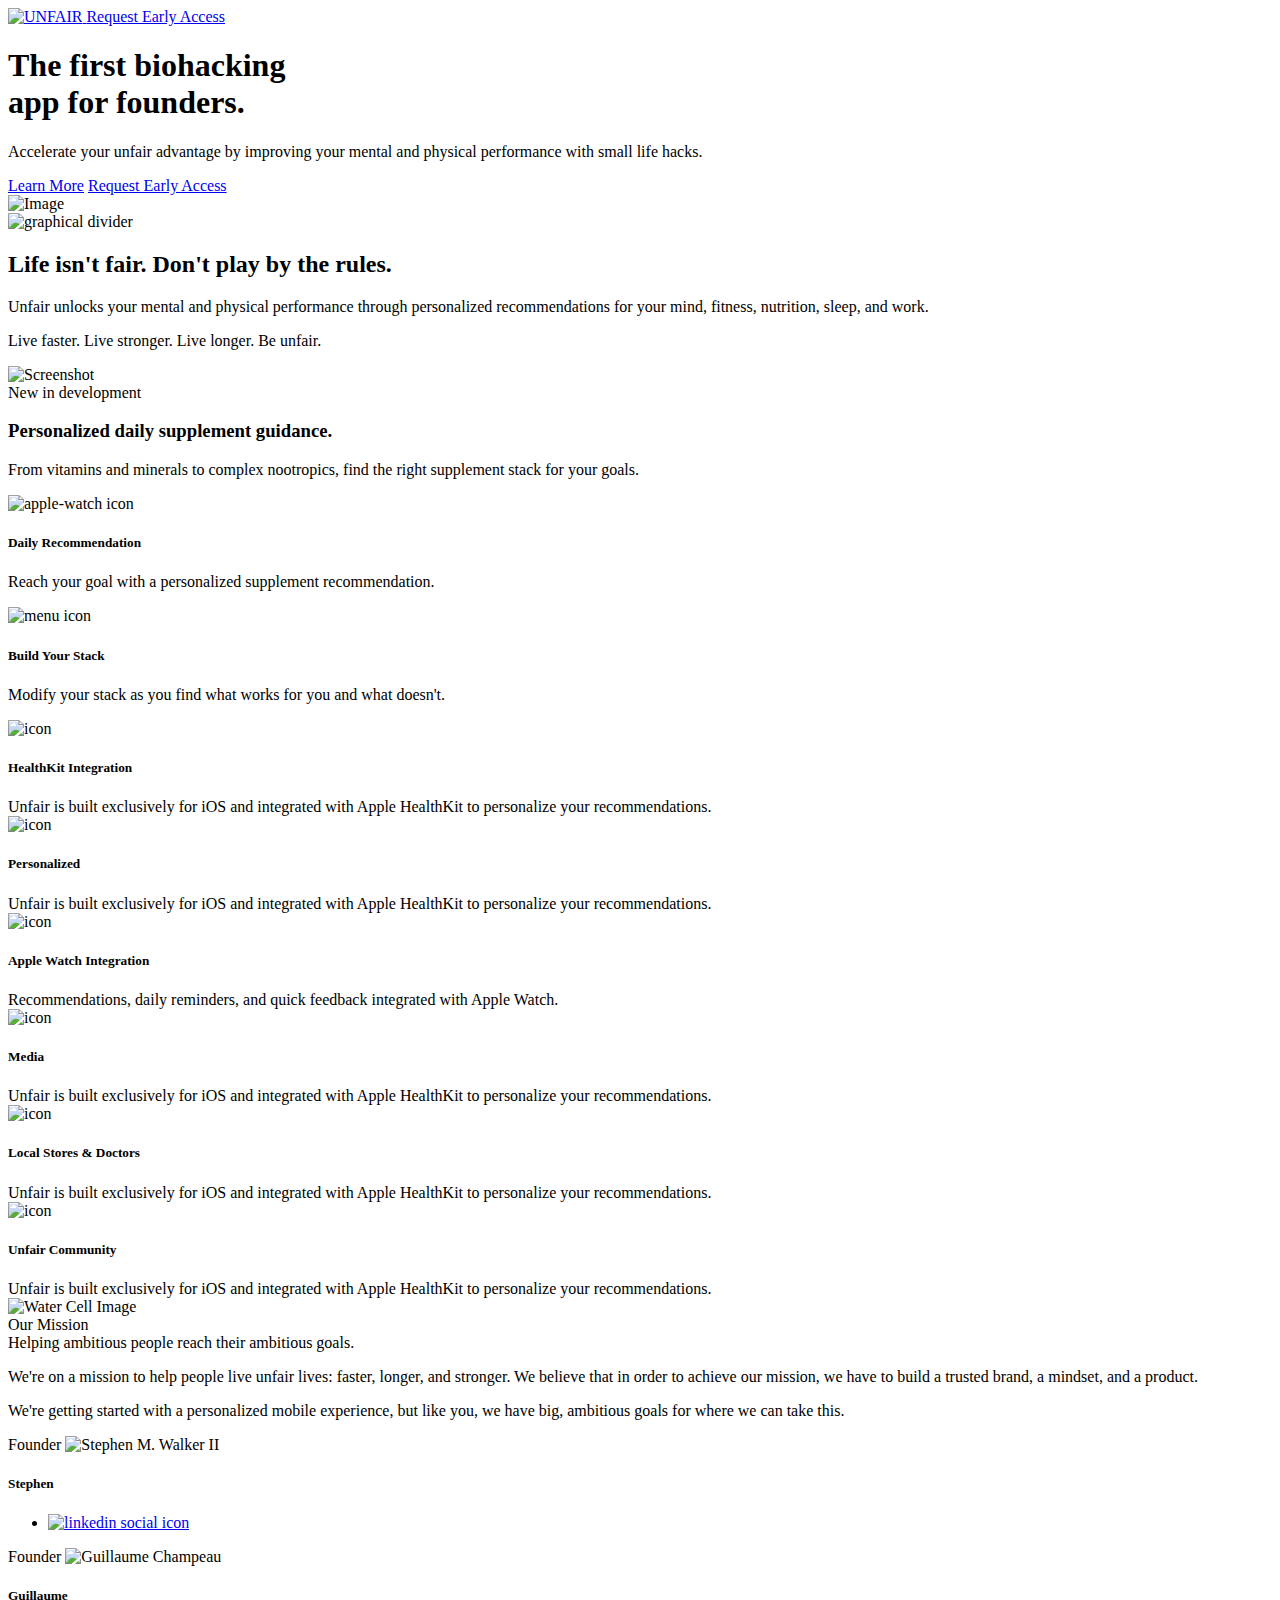
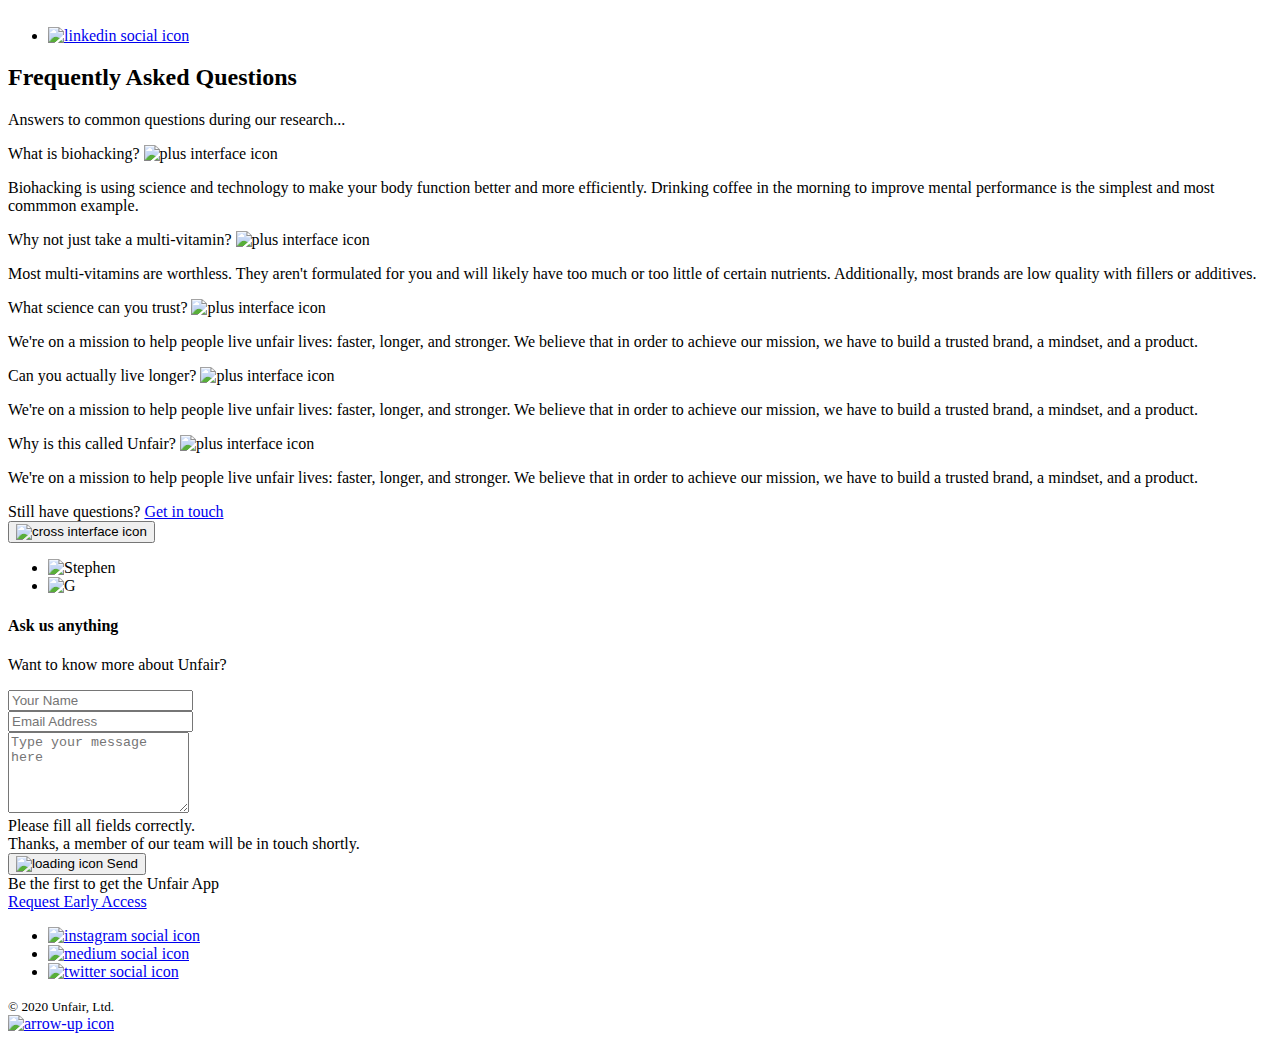
==== index.html @ 75299fbb "Additional JS cleanup and bug fixes caused by the JS cleanup" ====
<!doctype html>
<html lang="en">

<head>

  <!-- Google Tag Manager -->
  <script>(function(w,d,s,l,i){w[l]=w[l]||[];w[l].push({'gtm.start':
  new Date().getTime(),event:'gtm.js'});var f=d.getElementsByTagName(s)[0],
  j=d.createElement(s),dl=l!='dataLayer'?'&l='+l:'';j.async=true;j.src=
  'https://www.googletagmanager.com/gtm.js?id='+i+dl;f.parentNode.insertBefore(j,f);
  })(window,document,'script','dataLayer','GTM-TDHNC6F');</script>
  <!-- End Google Tag Manager -->

  <meta charset="utf-8">
  <title>UNFAIR &mdash; MAXIMUM HUMAN PERFORMANCE</title>
  <meta name="viewport" content="width=device-width, initial-scale=1.0">
  <meta name="description" content="The first biohacking app for reaching ambitious goals.">

  <meta name="twitter:title" content="UNFAIR">
  <meta name="twitter:site" content="@UnfairLtd" />
  <meta name="twitter:card" content="summary_large_image" />

  <meta property="og:title" content="UNFAIR">
  <meta property="og:description" content="The first biohacking app for reaching ambitious goals.">
  <meta property="og:image" content="https://unfair.ltd/assets/img/app/app04.png" />
  <meta property="og:url" content="https://unfair.ltd/" />

  <link href="assets/css/loaders/loader-typing.css" rel="stylesheet" type="text/css" media="all" />
  <link href="assets/css/theme.min.css" rel="stylesheet" type="text/css" media="all" />
  <link rel="preload" as="font" href="assets/fonts/Inter-UI-upright.var.woff2" type="font/woff2" crossorigin="anonymous">
  <link rel="preload" as="font" href="assets/fonts/Inter-UI.var.woff2" type="font/woff2" crossorigin="anonymous">
</head>

<body data-smooth-scroll-offset="73" class="bg-primary-3">

  <!-- Google Tag Manager (noscript) -->
  <noscript><iframe src="https://www.googletagmanager.com/ns.html?id=GTM-TDHNC6F" height="0" width="0" style="display:none;visibility:hidden"></iframe></noscript>
  <!-- End Google Tag Manager (noscript) -->

  <div class="loader bg-primary-3">
    <div class="loading-animation"></div>
  </div>
  <div class="navbar-container ">
    <nav class="navbar navbar-expand-lg navbar-dark" data-overlay data-sticky="top">
      <div class="container">
        <a class="navbar-brand" href="/">
          <img src="assets/img/unfair-logo.png" alt="UNFAIR" height="30px">
        </a>
        <a href="https://unfairltd.typeform.com/to/blVkjX" onclick="fathom('trackGoal', 'ZRMF96SM', 0);" class="fade-page btn btn-primary-2 ml-lg-3">Request Early Access</a>
      </div>

    </nav>
  </div>

  <div data-overlay class="bg-primary-3 text-light o-hidden position-relative">

    <section class="min-vh-70 o-hidden d-flex flex-column justify-content-center">
      <div class="container">
        <div class="row justify-content-center text-center align-items-center">
          <div class="col-xl-8 col-lg-9 col-md-10 layer-3" data-aos="fade-up" data-aos-delay="500">
            <h1 class="display-3">
              The first biohacking<br />
               app for founders.
            </h1>
            <div class="mb-4">
              <p class="lead px-xl-5">
                Accelerate your unfair advantage by improving your mental and physical performance with small life hacks.
              </p>
            </div>
            <a href="#features" class="btn btn-lg btn-primary-3 mx-1 mb-3" data-smooth-scroll>Learn More</a>
            <a href="https://unfairltd.typeform.com/to/blVkjX" onclick="fathom('trackGoal', 'ZRMF96SM', 0);" class="fade-page btn btn-lg btn-primary-2 mx-1 mb-3">Request Early Access</a>
          </div>

          <div class="row justify-content-center">
            <div class="col-8 col-md mt-4 mt-lg-0">
              <img src="assets/img/app/00_00_SPLASH_400.png" srcset="assets/img/app/00_00_SPLASH_400@2x.png 2x" alt="Image" data-aos="fade-left">
            </div>
          </div>

        </div>
      </div>
    </section>

    <div class="divider flip-x">
      <img class="bg-primary-3" src="assets/img/dividers/divider-2.svg" alt="graphical divider" data-inject-svg />
    </div>

  </div>

  <!-- FEATURES SECTION -->
  <section class="text-center bg-primary-3 text-light" id="features">
    <div class="container">
      <div class="row justify-content-center">
        <div class="col-xl-9">
          <h2 class="h1">Life isn't fair. Don't play by the rules. </h2>
          <p class="lead">
            Unfair unlocks your mental and physical performance through personalized recommendations for your mind, fitness, nutrition, sleep, and work.
          </p>
          <p class="lead">
            Live faster. Live stronger. Live longer. Be unfair.
          </p>
        </div>
      </div>
    </div>
  </section>

  <section class="bg-primary-3 text-light pt-0">
    <div class="container">
      <div class="row justify-content-around align-items-center">
        <div class="col-xl-3 col-lg-4 col-md-3 d-flex mb-5 mb-md-0" data-aos="fade-right">
          <div class="row justify-content-center">
            <div class="col-8 col-md">
              <img src="assets/img/app/app04.png" srcset="assets/img/app/app04@2x.png 2x" alt="Screenshot">
            </div>
          </div>
        </div>
        <div class="col-lg-6 col-md-8 d-flex flex-column">
          <div class="mb-3">
            <span class="badge badge-primary">New in development</span>
            <h3 class="h1 mt-3">
              Personalized daily supplement guidance.
            </h3>
            <p class="lead">
              From vitamins and minerals to complex nootropics, find the right supplement stack for your goals.
            </p>
          </div>
          <div class="row">
            <div class="col-6">
              <img class="icon icon-md bg-primary" src="assets/img/icons/theme/code/thunder-circle.svg" alt="apple-watch icon" data-inject-svg />
              <div class="mt-2">
                <h5>Daily Recommendation</h5>
              </div>
              <p>
                Reach your goal with a personalized supplement recommendation.
              </p>
            </div>
            <div class="col-6">
              <img class="icon icon-md bg-primary" src="assets/img/icons/theme/text/menu.svg" alt="menu icon" data-inject-svg />
              <div class="mt-2">
                <h5>Build Your Stack</h5>
              </div>
              <p>
                Modify your stack as you find what works for you and what doesn't.
              </p>
            </div>
          </div>
        </div>
      </div>
    </div>
  </section>

  <section class="bg-primary-3 text-light pt-0">
    <div class="container">

      <div class="row">

        <div class="col-sm-6 col-lg-4 d-flex mb-4" data-aos="fade-up" data-aos-delay="100">
          <img class="icon icon-md bg-primary" src="assets/img/icons/theme/devices/diagnostics.svg" alt="icon" data-inject-svg />
          <div class="ml-3">
            <h5>HealthKit Integration</h5>
            <div>
              Unfair is built exclusively for iOS and integrated with Apple HealthKit to personalize your recommendations.
            </div>
          </div>
        </div>

        <div class="col-sm-6 col-lg-4 d-flex mb-4" data-aos="fade-up" data-aos-delay="300">
          <img class="icon icon-md bg-primary" src="assets/img/icons/theme/general/smile.svg" alt="icon" data-inject-svg />
          <div class="ml-3">
            <h5>Personalized</h5>
            <div>
              Unfair is built exclusively for iOS and integrated with Apple HealthKit to personalize your recommendations.
            </div>
          </div>
        </div>

        <div class="col-sm-6 col-lg-4 d-flex mb-4" data-aos="fade-up" data-aos-delay="200">
          <img class="icon icon-md bg-primary" src="assets/img/icons/theme/devices/apple-watch.svg" alt="icon" data-inject-svg />
          <div class="ml-3">
            <h5>Apple Watch Integration</h5>
            <div>
              Recommendations, daily reminders, and quick feedback integrated with Apple Watch.
            </div>
          </div>
        </div>

        <div class="col-sm-6 col-lg-4 d-flex mb-4" data-aos="fade-up" data-aos-delay="400">
          <img class="icon icon-md bg-primary" src="assets/img/icons/theme/media/media-library-1.svg" alt="icon" data-inject-svg />
          <div class="ml-3">
            <h5>Media</h5>
            <div>
              Unfair is built exclusively for iOS and integrated with Apple HealthKit to personalize your recommendations.
            </div>
          </div>
        </div>

        <div class="col-sm-6 col-lg-4 d-flex mb-4" data-aos="fade-up" data-aos-delay="500">
          <img class="icon icon-md bg-primary" src="assets/img/icons/theme/map/marker-1.svg" alt="icon" data-inject-svg />
          <div class="ml-3">
            <h5>Local Stores &amp; Doctors</h5>
            <div>
              Unfair is built exclusively for iOS and integrated with Apple HealthKit to personalize your recommendations.
            </div>
          </div>
        </div>

        <div class="col-sm-6 col-lg-4 d-flex mb-4" data-aos="fade-up" data-aos-delay="600">
          <img class="icon icon-md bg-primary" src="assets/img/icons/theme/communication/group-chat.svg" alt="icon" data-inject-svg />
          <div class="ml-3">
            <h5>Unfair Community</h5>
            <div>
              Unfair is built exclusively for iOS and integrated with Apple HealthKit to personalize your recommendations.
            </div>
          </div>
        </div>

      </div>
    </div>
  </section>

  <!-- MISSION + TEAM SECTION -->

  <section class="bg-primary-3 text-light pb-0">
    <div class="container" data-aos="fade-up">
      <div class="row align-items-center justify-content-around">
        <div class="col-md-5 col-xl-6 mb-4 mb-md-0">
          <img src="assets/img/water-cell-web-square.jpg" srcset="assets/img/water-cell-web-square@2x.jpg 2x" alt="Water Cell Image" class="rounded shadow-3d">
        </div>
        <div class="col-md-7 col-xl-6">
          <div class="row justify-content-center">
            <div class="col-xl-8 col-lg-10">
              <span class="badge badge-primary">Our Mission</span>
              <div class="my-3">
                <span class="h1">Helping ambitious people reach their ambitious goals.</span>
              </div>
              <p class="lead">We're on a mission to help people live unfair lives: faster, longer, and stronger. We believe that in order to achieve our mission, we have to build a trusted brand, a mindset, and a product.</p>
              <p class="lead mb-0">We're getting started with a personalized mobile experience, but like you, we have big, ambitious goals for where we can take this.</p>
            </div>
          </div>
        </div>
      </div>

    </div>
  </section>
  <section class="p-0 m-0">
    <div class="container py-6">
      <div class="row mb-3 content-centered align-items-center">
        <div class="col-xl-3 col-lg-4 col-md-6 mb-3" data-aos="fade-up" data-aos-delay="NaN">
          <div class="card card-lg card-body align-items-center bg-primary-3 border-primary-4 text-light">
            <span class="badge badge-primary-5 badge-top">Founder</span>
            <img src="assets/img/avatars/stephen.jpg" alt="Stephen M. Walker II" class="avatar avatar-xlg mb-3">
            <h5 class="mb-0">Stephen</h5>
            <!--<span>CEO</span>-->
            <ul class="nav">
              <li class="nav-item">
                <a href="http://linkedin.com/in/stephenwalker/" class="nav-link fade-page">
                  <img class="icon undefined" src="assets/img/icons/social/linkedin.svg" alt="linkedin social icon" data-inject-svg />
                </a>
              </li>
            </ul>

          </div>
        </div>
        <div class="col-xl-3 col-lg-4 col-md-6 mb-3" data-aos="fade-up" data-aos-delay="NaN">
          <div class="card card-lg card-body align-items-center bg-primary-3 border-primary-4 text-light">
            <span class="badge badge-primary-5 badge-top">Founder</span>
            <img src="assets/img/avatars/g2.jpg" alt="Guillaume Champeau" class="avatar avatar-xlg mb-3">
            <h5 class="mb-0">Guillaume</h5>
            <!--<span>CMO</span>-->
            <ul class="nav">
              <li class="nav-item">
                <a href="https://www.linkedin.com/in/guillaumedchampeau/" class="nav-link fade-page">
                  <img class="icon undefined" src="assets/img/icons/social/linkedin.svg" alt="linkedin social icon" data-inject-svg />
                </a>
              </li>
            </ul>
          </div>
        </div>

      </div>
    </div>

  </section>

  <!-- FAQ SECTION -->
  <section class="pb-0" id="faq">
    <div class="container">
      <div class="row mb-5 justify-content-center">
        <div class="col-xl-12 col-lg-9 text-center text-light">
          <h2 class="display-4 mx-xl-6">Frequently Asked Questions</h2>
          <p class="lead">
            Answers to common questions during our research...
          </p>
        </div>
        <div class="col-xl-8 col-lg-9">

          <div class="my-4">
            <div class="card mb-2 card-sm card-body hover-shadow-sm bg-primary-3 border-primary-4 text-light" data-aos="fade-up" data-aos-delay="NaN">
              <div data-target="#panel-1" class="accordion-panel-title" data-toggle="collapse" role="button" aria-expanded="false" aria-controls="panel-1">
                <span class="h6 mb-0">What is biohacking?</span>
                <img class="icon" src="assets/img/icons/interface/plus.svg" alt="plus interface icon" data-inject-svg />
              </div>
              <div class="collapse" id="panel-1">
                <div class="pt-3">
                  <p>Biohacking is using science and technology to make your body function better and more efficiently. Drinking coffee in the morning to improve mental performance is the simplest and most commmon example.</p>

                </div>
              </div>
            </div>
            <div class="card mb-2 card-sm card-body hover-shadow-sm bg-primary-3 border-primary-4 text-light" data-aos="fade-up" data-aos-delay="NaN">
              <div data-target="#panel-2" class="accordion-panel-title" data-toggle="collapse" role="button" aria-expanded="false" aria-controls="panel-2">
                <span class="h6 mb-0">Why not just take a multi-vitamin?</span>
                <img class="icon" src="assets/img/icons/interface/plus.svg" alt="plus interface icon" data-inject-svg />
              </div>
              <div class="collapse" id="panel-2">
                <div class="pt-3">
                  <p>Most multi-vitamins are worthless. They aren't formulated for you and will likely have too much or too little of certain nutrients. Additionally, most brands are low quality with fillers or additives.
                  </p>

                </div>
              </div>
            </div>
            <div class="card mb-2 card-sm card-body hover-shadow-sm bg-primary-3 border-primary-4 text-light" data-aos="fade-up" data-aos-delay="NaN">
              <div data-target="#panel-3" class="accordion-panel-title" data-toggle="collapse" role="button" aria-expanded="false" aria-controls="panel-3">
                <span class="h6 mb-0">What science can you trust?</span>
                <img class="icon" src="assets/img/icons/interface/plus.svg" alt="plus interface icon" data-inject-svg />
              </div>
              <div class="collapse" id="panel-3">
                <div class="pt-3">
                  <p>We're on a mission to help people live unfair lives: faster, longer, and stronger. We believe that in order to achieve our mission, we have to build a trusted brand, a mindset, and a product.
                  </p>

                </div>
              </div>
            </div>
            <div class="card mb-2 card-sm card-body hover-shadow-sm bg-primary-3 border-primary-4 text-light" data-aos="fade-up" data-aos-delay="NaN">
              <div data-target="#panel-4" class="accordion-panel-title" data-toggle="collapse" role="button" aria-expanded="false" aria-controls="panel-4">
                <span class="h6 mb-0">Can you actually live longer?</span>
                <img class="icon" src="assets/img/icons/interface/plus.svg" alt="plus interface icon" data-inject-svg />
              </div>
              <div class="collapse" id="panel-4">
                <div class="pt-3">
                  <p>We're on a mission to help people live unfair lives: faster, longer, and stronger. We believe that in order to achieve our mission, we have to build a trusted brand, a mindset, and a product.
                  </p>

                </div>
              </div>
            </div>
            <div class="card mb-2 card-sm card-body hover-shadow-sm bg-primary-3 border-primary-4 text-light" data-aos="fade-up" data-aos-delay="NaN">
              <div data-target="#panel-5" class="accordion-panel-title" data-toggle="collapse" role="button" aria-expanded="false" aria-controls="panel-5">
                <span class="h6 mb-0">Why is this called Unfair?</span>
                <img class="icon" src="assets/img/icons/interface/plus.svg" alt="plus interface icon" data-inject-svg />
              </div>
              <div class="collapse" id="panel-5">
                <div class="pt-3">
                  <p>We're on a mission to help people live unfair lives: faster, longer, and stronger. We believe that in order to achieve our mission, we have to build a trusted brand, a mindset, and a product.</p>

                </div>
              </div>
            </div>
          </div>
          <span class="text-light">Still have questions? <a href="#" class="hover-arrow" data-toggle="modal" data-target="#ask-modal">Get in touch</a>
          </span>
          <div class="modal fade" id="ask-modal" tabindex="-1" role="dialog" aria-hidden="true">
            <div class="modal-dialog modal-dialog-centered" role="document">
              <div class="modal-content">
                <div class="modal-body">
                  <button type="button" class="close" data-dismiss="modal" aria-label="Close">
                    <img class="icon bg-dark" src="assets/img/icons/interface/cross.svg" alt="cross interface icon" data-inject-svg />
                  </button>
                  <div class="m-3">
                    <ul class="avatars justify-content-center">
                      <li>
                        <img src="assets/img/avatars/stephen.jpg" alt="Stephen" class="avatar avatar-lg">
                      </li>
                      <li>
                        <img src="assets/img/avatars/g.jpg" alt="G" class="avatar avatar-lg">
                      </li>
                    </ul>
                    <div class="text-center my-3">
                      <h4 class="h3 mb-1">Ask us anything</h4>
                      <p>
                        Want to know more about Unfair?
                      </p>
                    </div>
                    <form action="/forms/smtp.php" data-form-email novalidate>
                      <div class="form-group">
                        <input type="text" class="form-control" name="contact-name" placeholder="Your Name" required>
                      </div>
                      <div class="form-group">
                        <input type="email" class="form-control" name="contact-email" placeholder="Email Address" required>
                      </div>
                      <div class="form-group">
                        <textarea name="contact-box-message" rows="5" class="form-control" placeholder="Type your message here" required></textarea>
                      </div>
                      <div data-recaptcha data-sitekey="INSERT_YOUR_RECAPTCHA_V2_SITEKEY_HERE"></div>
                      <div class="d-none alert alert-danger" role="alert" data-error-message>
                        Please fill all fields correctly.
                      </div>
                      <div class="d-none alert alert-success" role="alert" data-success-message>
                        Thanks, a member of our team will be in touch shortly.
                      </div>
                      <button type="submit" class="btn btn-block btn-primary btn-loading" data-loading-text="Sending">
                        <img class="icon" src="assets/img/icons/theme/code/loading.svg" alt="loading icon" data-inject-svg />
                        <span>Send</span>
                      </button>
                    </form>
                  </div>
                </div>
              </div>
            </div>
          </div>
        </div>
      </div>
    </div>
  </section>

  <!--  FOOTER -->

  <footer class="pb-4 bg-primary-3 text-light" id="footer">
    <div class="container">
      <div class="row mb-5">
        <div class="col">
          <div class="card card-body border-0 o-hidden mb-0 bg-primary text-light">
            <div class="position-relative d-flex flex-column flex-md-row justify-content-between align-items-center">
              <div class="h3 text-center mb-md-0">Be the first to get the Unfair App</div>
              <a href="https://unfairltd.typeform.com/to/blVkjX" onclick="fathom('trackGoal', 'ZRMF96SM', 0);" class="btn btn-lg btn-white fade-page">Request Early Access</a>
            </div>

          </div>

        </div>
      </div>

      <div class="row justify-content-center mb-2">
        <div class="col-auto">
          <ul class="nav">

            <li class="nav-item">
              <a href="https://instagram.com/UnfairHQ" class="nav-link fade-page">
                <img class="icon undefined" src="assets/img/icons/social/instagram.svg" alt="instagram social icon" data-inject-svg />
              </a>
            </li>
            <li class="nav-item">
              <a href="https://medium.com/UnfairHQ" class="nav-link fade-page">
                <img class="icon undefined" src="assets/img/icons/social/medium.svg" alt="medium social icon" data-inject-svg />
              </a>
            </li>
            <li class="nav-item">
              <a href="https://twitter.com/UnfairLtd" class="nav-link fade-page">
                <img class="icon undefined" src="assets/img/icons/social/twitter.svg" alt="twitter social icon" data-inject-svg />
              </a>
            </li>



            <!--
              <li class="nav-item">
                <a href="#" class="nav-link">
                  <img class="icon undefined" src="assets/img/icons/social/youtube.svg" alt="youtube social icon" data-inject-svg />
                </a>
              </li>

              <li class="nav-item">
                <a href="#" class="nav-link">
                  <img class="icon undefined" src="assets/img/icons/social/facebook.svg" alt="facebook social icon" data-inject-svg />
                </a>
              </li>
            -->
          </ul>
        </div>
      </div>
      <div class="row justify-content-center">
        <div class="col col-md-auto text-center">
          <small class="text-muted">&copy; 2020 Unfair, Ltd.</a>
          </small>
        </div>
      </div>
    </div>
  </footer>

  <a href="#" class="btn back-to-top btn-primary btn-round" data-smooth-scroll data-aos="fade-up" data-aos-offset="2000" data-aos-mirror="true" data-aos-once="false">
    <img class="icon" src="assets/img/icons/theme/navigation/arrow-up.svg" alt="arrow-up icon" data-inject-svg />
  </a>

  <!-- Required vendor scripts (Do not remove) -->
  <script type="text/javascript" src="assets/js/jquery.min.js"></script>
  <script type="text/javascript" src="assets/js/popper.min.js"></script>
  <script type="text/javascript" src="assets/js/bootstrap.js"></script>

  <!-- Optional Vendor Scripts (Remove the plugin script here and comment initializer script out of index.js if site does not use that feature) -->

  <!-- AOS (Animate On Scroll - animates elements into view while scrolling down) -->
  <script type="text/javascript" src="assets/js/aos.js"></script>
  <!-- Smooth scroll (animation to links in-page)-->
  <script type="text/javascript" src="assets/js/smooth-scroll.polyfills.min.js"></script>
  <!-- SVGInjector (replaces img tags with SVG code to allow easy inclusion of SVGs with the benefit of inheriting colors and styles)-->
  <script type="text/javascript" src="assets/js/svg-injector.umd.production.js"></script>
  <!-- Isotope (masonry layouts and filtering) -->
  <script type="text/javascript" src="assets/js/isotope.pkgd.min.js"></script>

  <!-- Clipboard (copies content from browser into OS clipboard)
  <script type="text/javascript" src="assets/js/clipboard.js"></script>-->
  <!-- Fancybox (handles image and video lightbox and galleries)
  <script type="text/javascript" src="assets/js/jquery.fancybox.min.js"></script>-->
  <!-- Flatpickr (calendar/date/time picker UI)
  <script type="text/javascript" src="assets/js/flatpickr.min.js"></script>-->
  <!-- Flickity (handles touch enabled carousels and sliders) -
  <script type="text/javascript" src="assets/js/flickity.pkgd.min.js"></script>-->
  <!-- Ion rangeSlider (flexible and pretty range slider elements) -->
  <script type="text/javascript" src="assets/js/ion.rangeSlider.min.js"></script>
  <!-- jarallax (parallax effect and video backgrounds)
  <script type="text/javascript" src="assets/js/jarallax.min.js"></script>
  <script type="text/javascript" src="assets/js/jarallax-video.min.js"></script>
  <script type="text/javascript" src="assets/js/jarallax-element.min.js"></script> -->
  <!-- jQuery Countdown (displays countdown text to a specified date)
  <script type="text/javascript" src="assets/js/jquery.countdown.min.js"></script>-->
  <!-- jQuery smartWizard facilitates steppable wizard content
  <script type="text/javascript" src="assets/js/jquery.smartWizard.min.js"></script>-->
  <!-- Plyr (unified player for Video, Audio, Vimeo and Youtube)-->
  <script type="text/javascript" src="assets/js/plyr.polyfilled.min.js"></script>
  <!-- Prism (displays formatted code boxes)-->
  <script type="text/javascript" src="assets/js/prism.js"></script>
  <!-- TwitterFetcher (displays a feed of tweets from a specified account)
  <script type="text/javascript" src="assets/js/twitterFetcher_min.js"></script>-->
  <!-- Typed text (animated typing effect)
  <script type="text/javascript" src="assets/js/typed.min.js"></script>-->

  <!-- ScrollMonitor (manages events for elements scrolling in and out of view) -->
  <script type="text/javascript" src="assets/js/scrollMonitor.js"></script>

  <!-- Required theme scripts (Do not remove) -->
  <script type="text/javascript" src="assets/js/site.js"></script>

  <!-- Removes page load animation when window is finished loading -->
  <script type="text/javascript">
    window.addEventListener("load", function() {
      document.querySelector('body').classList.add('loaded');
    });
  </script>
  <!-- Fathom - simple website analytics - https://usefathom.com -->
  <script>
    (function(f, a, t, h, o, m) {
      a[h] = a[h] || function() {
        (a[h].q = a[h].q || []).push(arguments)
      };
      o = f.createElement('script'),
        m = f.getElementsByTagName('script')[0];
      o.async = 1;
      o.src = t;
      o.id = 'fathom-script';
      m.parentNode.insertBefore(o, m)
    })(document, window, 'https://cdn.usefathom.com/tracker.js', 'fathom');
    fathom('set', 'siteId', 'KSCHMWXO');
    fathom('trackPageview');
  </script>
  <!-- / Fathom -->
</body>

</html>
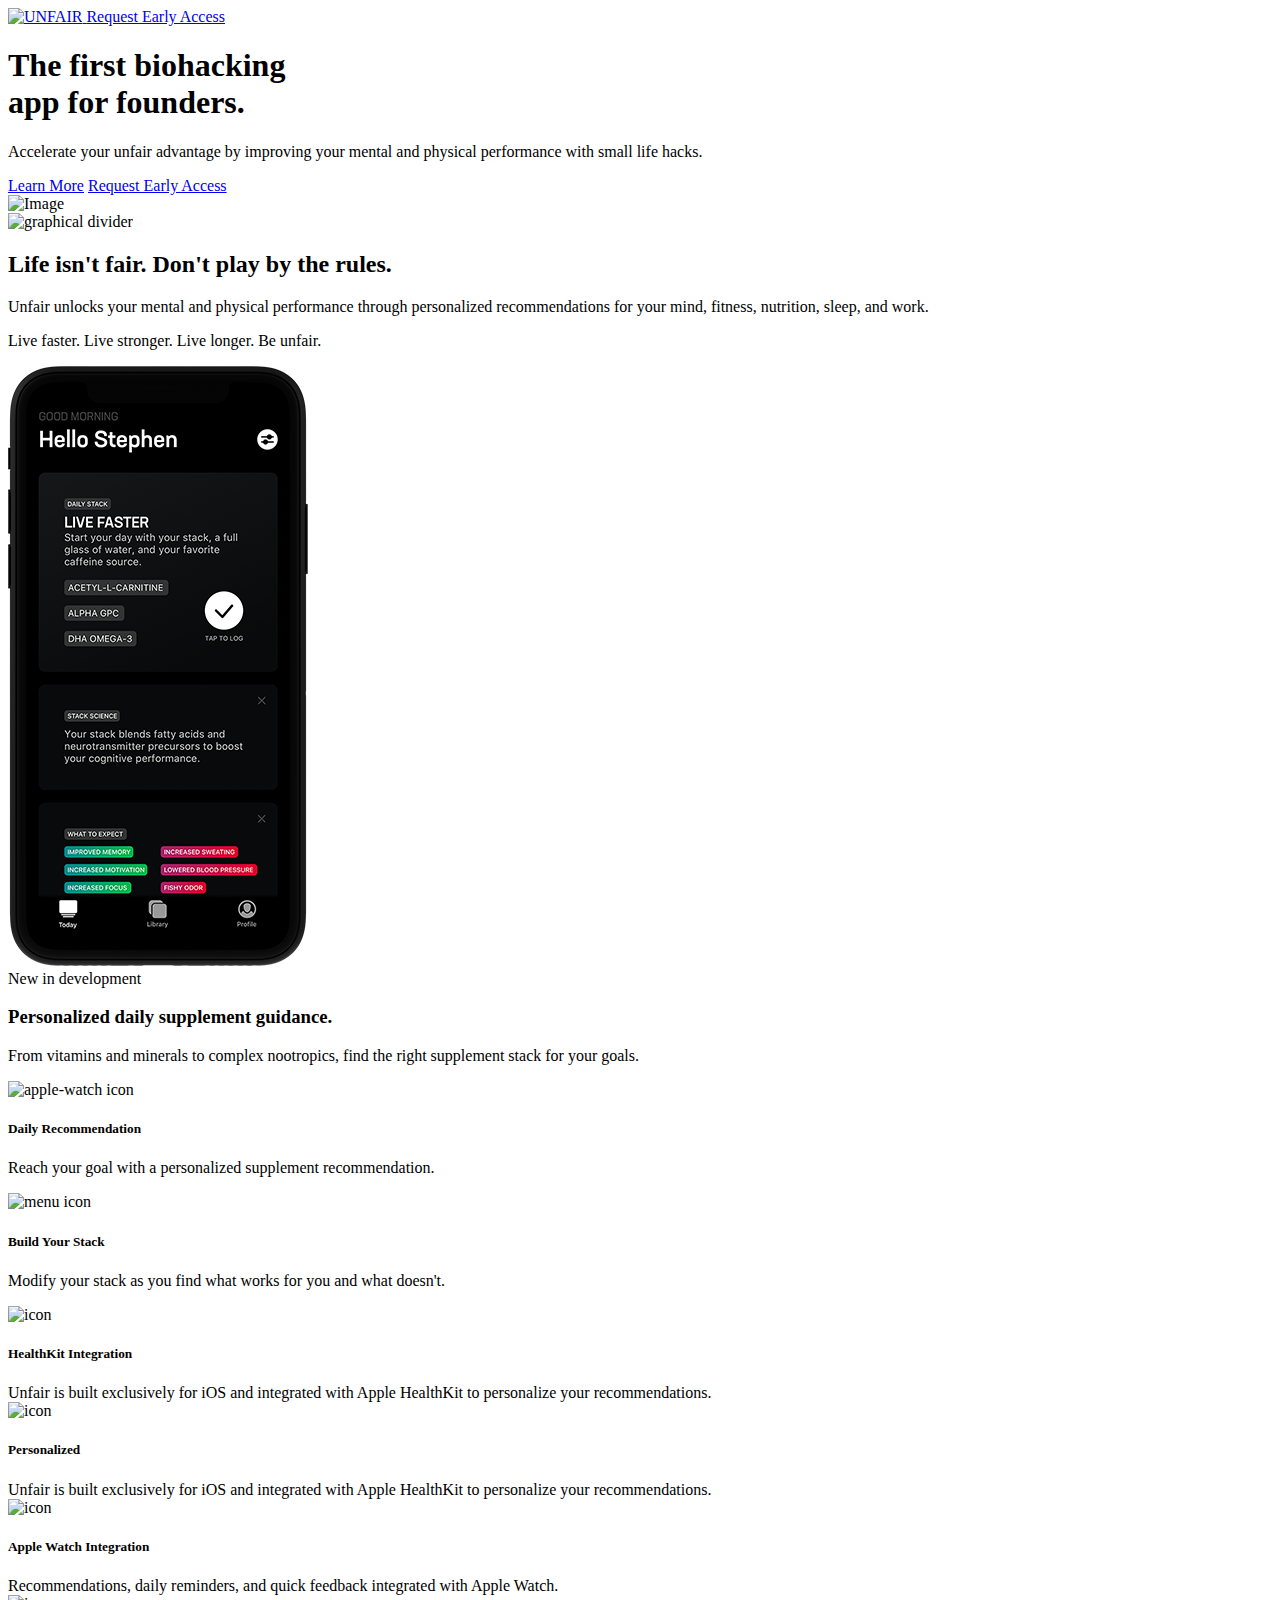
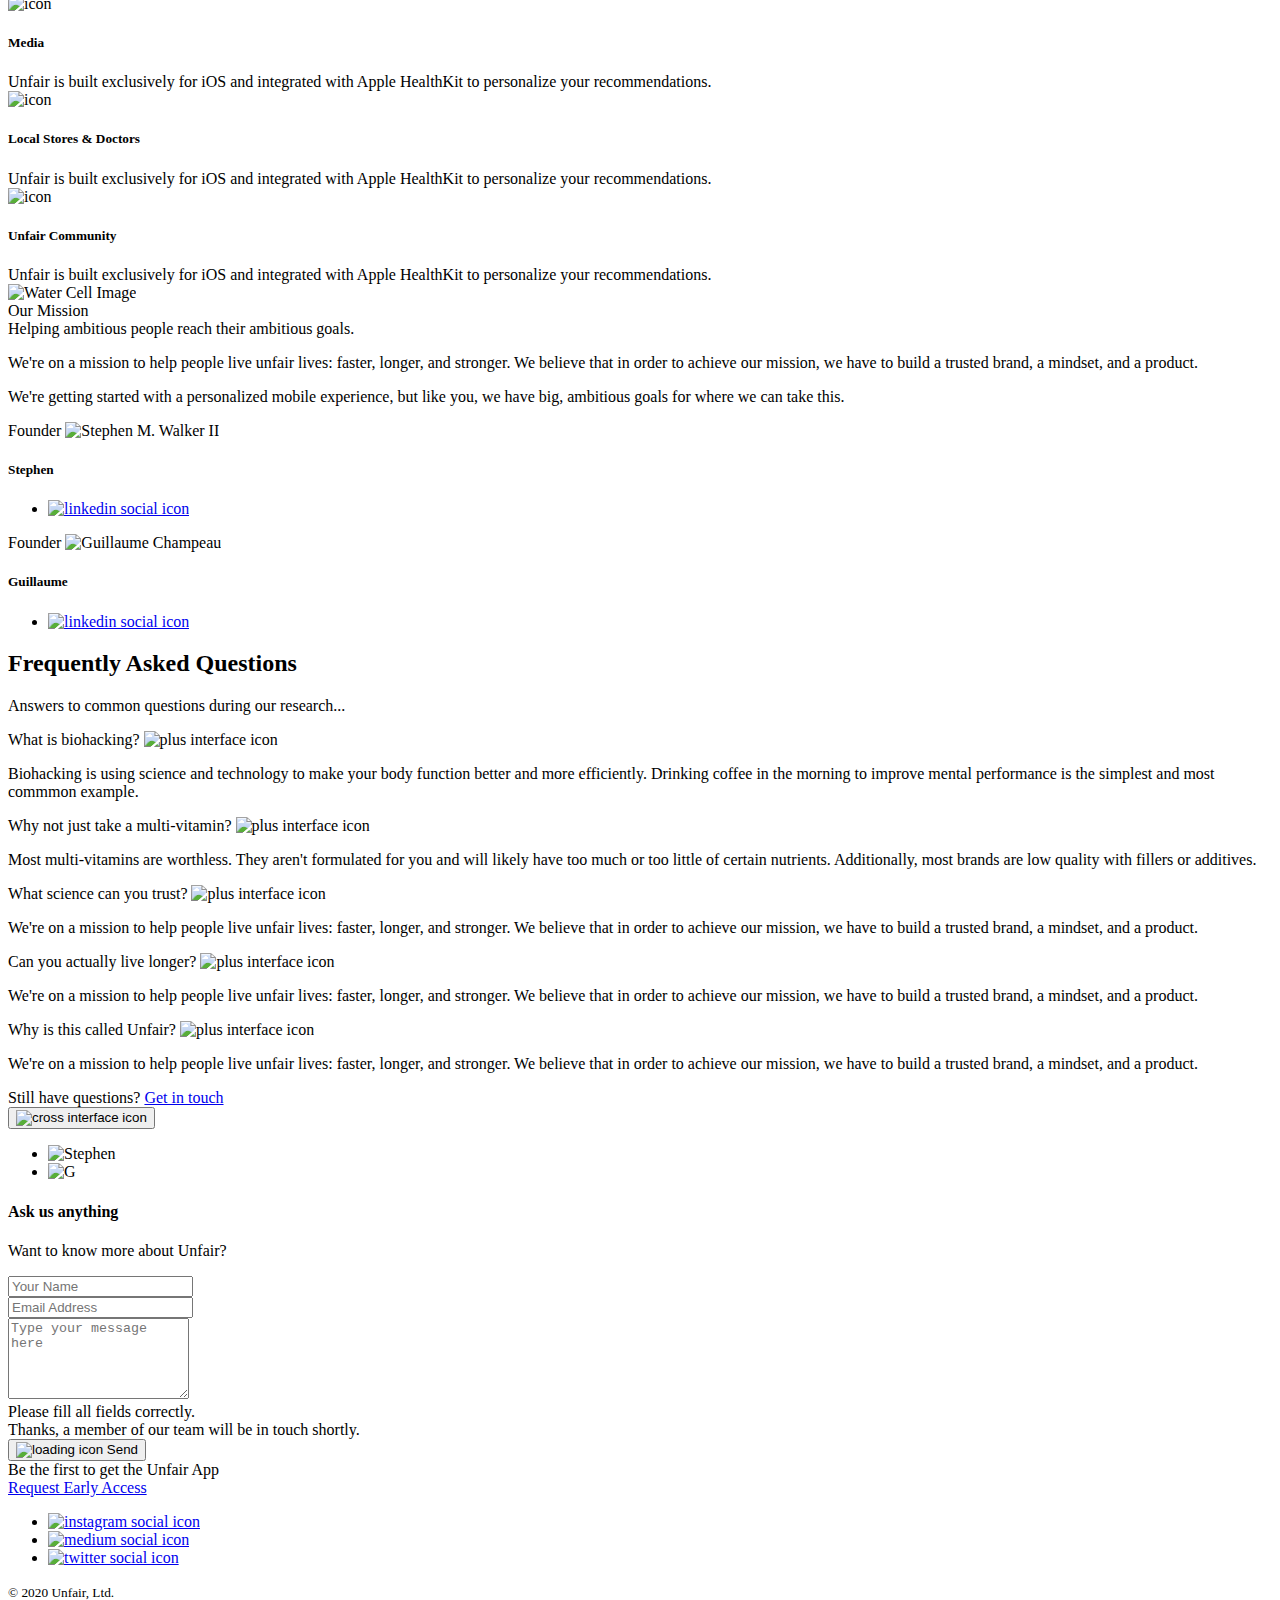
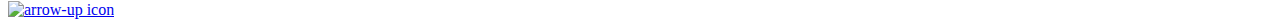
==== commit a5e12456: "App image optimization" ====
--- a/index.html
+++ b/index.html
@@ -1,560 +1 @@
-<!doctype html>
-<html lang="en">
-
-<head>
-
-  <!-- Google Tag Manager -->
-  <script>(function(w,d,s,l,i){w[l]=w[l]||[];w[l].push({'gtm.start':
-  new Date().getTime(),event:'gtm.js'});var f=d.getElementsByTagName(s)[0],
-  j=d.createElement(s),dl=l!='dataLayer'?'&l='+l:'';j.async=true;j.src=
-  'https://www.googletagmanager.com/gtm.js?id='+i+dl;f.parentNode.insertBefore(j,f);
-  })(window,document,'script','dataLayer','GTM-TDHNC6F');</script>
-  <!-- End Google Tag Manager -->
-
-  <meta charset="utf-8">
-  <title>UNFAIR &mdash; MAXIMUM HUMAN PERFORMANCE</title>
-  <meta name="viewport" content="width=device-width, initial-scale=1.0">
-  <meta name="description" content="The first biohacking app for reaching ambitious goals.">
-
-  <meta name="twitter:title" content="UNFAIR">
-  <meta name="twitter:site" content="@UnfairLtd" />
-  <meta name="twitter:card" content="summary_large_image" />
-
-  <meta property="og:title" content="UNFAIR">
-  <meta property="og:description" content="The first biohacking app for reaching ambitious goals.">
-  <meta property="og:image" content="https://unfair.ltd/assets/img/app/app04.png" />
-  <meta property="og:url" content="https://unfair.ltd/" />
-
-  <link href="assets/css/loaders/loader-typing.css" rel="stylesheet" type="text/css" media="all" />
-  <link href="assets/css/theme.min.css" rel="stylesheet" type="text/css" media="all" />
-  <link rel="preload" as="font" href="assets/fonts/Inter-UI-upright.var.woff2" type="font/woff2" crossorigin="anonymous">
-  <link rel="preload" as="font" href="assets/fonts/Inter-UI.var.woff2" type="font/woff2" crossorigin="anonymous">
-</head>
-
-<body data-smooth-scroll-offset="73" class="bg-primary-3">
-
-  <!-- Google Tag Manager (noscript) -->
-  <noscript><iframe src="https://www.googletagmanager.com/ns.html?id=GTM-TDHNC6F" height="0" width="0" style="display:none;visibility:hidden"></iframe></noscript>
-  <!-- End Google Tag Manager (noscript) -->
-
-  <div class="loader bg-primary-3">
-    <div class="loading-animation"></div>
-  </div>
-  <div class="navbar-container ">
-    <nav class="navbar navbar-expand-lg navbar-dark" data-overlay data-sticky="top">
-      <div class="container">
-        <a class="navbar-brand" href="/">
-          <img src="assets/img/unfair-logo.png" alt="UNFAIR" height="30px">
-        </a>
-        <a href="https://unfairltd.typeform.com/to/blVkjX" onclick="fathom('trackGoal', 'ZRMF96SM', 0);" class="fade-page btn btn-primary-2 ml-lg-3">Request Early Access</a>
-      </div>
-
-    </nav>
-  </div>
-
-  <div data-overlay class="bg-primary-3 text-light o-hidden position-relative">
-
-    <section class="min-vh-70 o-hidden d-flex flex-column justify-content-center">
-      <div class="container">
-        <div class="row justify-content-center text-center align-items-center">
-          <div class="col-xl-8 col-lg-9 col-md-10 layer-3" data-aos="fade-up" data-aos-delay="500">
-            <h1 class="display-3">
-              The first biohacking<br />
-               app for founders.
-            </h1>
-            <div class="mb-4">
-              <p class="lead px-xl-5">
-                Accelerate your unfair advantage by improving your mental and physical performance with small life hacks.
-              </p>
-            </div>
-            <a href="#features" class="btn btn-lg btn-primary-3 mx-1 mb-3" data-smooth-scroll>Learn More</a>
-            <a href="https://unfairltd.typeform.com/to/blVkjX" onclick="fathom('trackGoal', 'ZRMF96SM', 0);" class="fade-page btn btn-lg btn-primary-2 mx-1 mb-3">Request Early Access</a>
-          </div>
-
-          <div class="row justify-content-center">
-            <div class="col-8 col-md mt-4 mt-lg-0">
-              <img src="assets/img/app/00_00_SPLASH_400.png" srcset="assets/img/app/00_00_SPLASH_400@2x.png 2x" alt="Image" data-aos="fade-left">
-            </div>
-          </div>
-
-        </div>
-      </div>
-    </section>
-
-    <div class="divider flip-x">
-      <img class="bg-primary-3" src="assets/img/dividers/divider-2.svg" alt="graphical divider" data-inject-svg />
-    </div>
-
-  </div>
-
-  <!-- FEATURES SECTION -->
-  <section class="text-center bg-primary-3 text-light" id="features">
-    <div class="container">
-      <div class="row justify-content-center">
-        <div class="col-xl-9">
-          <h2 class="h1">Life isn't fair. Don't play by the rules. </h2>
-          <p class="lead">
-            Unfair unlocks your mental and physical performance through personalized recommendations for your mind, fitness, nutrition, sleep, and work.
-          </p>
-          <p class="lead">
-            Live faster. Live stronger. Live longer. Be unfair.
-          </p>
-        </div>
-      </div>
-    </div>
-  </section>
-
-  <section class="bg-primary-3 text-light pt-0">
-    <div class="container">
-      <div class="row justify-content-around align-items-center">
-        <div class="col-xl-3 col-lg-4 col-md-3 d-flex mb-5 mb-md-0" data-aos="fade-right">
-          <div class="row justify-content-center">
-            <div class="col-8 col-md">
-              <img src="assets/img/app/app04.png" srcset="assets/img/app/app04@2x.png 2x" alt="Screenshot">
-            </div>
-          </div>
-        </div>
-        <div class="col-lg-6 col-md-8 d-flex flex-column">
-          <div class="mb-3">
-            <span class="badge badge-primary">New in development</span>
-            <h3 class="h1 mt-3">
-              Personalized daily supplement guidance.
-            </h3>
-            <p class="lead">
-              From vitamins and minerals to complex nootropics, find the right supplement stack for your goals.
-            </p>
-          </div>
-          <div class="row">
-            <div class="col-6">
-              <img class="icon icon-md bg-primary" src="assets/img/icons/theme/code/thunder-circle.svg" alt="apple-watch icon" data-inject-svg />
-              <div class="mt-2">
-                <h5>Daily Recommendation</h5>
-              </div>
-              <p>
-                Reach your goal with a personalized supplement recommendation.
-              </p>
-            </div>
-            <div class="col-6">
-              <img class="icon icon-md bg-primary" src="assets/img/icons/theme/text/menu.svg" alt="menu icon" data-inject-svg />
-              <div class="mt-2">
-                <h5>Build Your Stack</h5>
-              </div>
-              <p>
-                Modify your stack as you find what works for you and what doesn't.
-              </p>
-            </div>
-          </div>
-        </div>
-      </div>
-    </div>
-  </section>
-
-  <section class="bg-primary-3 text-light pt-0">
-    <div class="container">
-
-      <div class="row">
-
-        <div class="col-sm-6 col-lg-4 d-flex mb-4" data-aos="fade-up" data-aos-delay="100">
-          <img class="icon icon-md bg-primary" src="assets/img/icons/theme/devices/diagnostics.svg" alt="icon" data-inject-svg />
-          <div class="ml-3">
-            <h5>HealthKit Integration</h5>
-            <div>
-              Unfair is built exclusively for iOS and integrated with Apple HealthKit to personalize your recommendations.
-            </div>
-          </div>
-        </div>
-
-        <div class="col-sm-6 col-lg-4 d-flex mb-4" data-aos="fade-up" data-aos-delay="300">
-          <img class="icon icon-md bg-primary" src="assets/img/icons/theme/general/smile.svg" alt="icon" data-inject-svg />
-          <div class="ml-3">
-            <h5>Personalized</h5>
-            <div>
-              Unfair is built exclusively for iOS and integrated with Apple HealthKit to personalize your recommendations.
-            </div>
-          </div>
-        </div>
-
-        <div class="col-sm-6 col-lg-4 d-flex mb-4" data-aos="fade-up" data-aos-delay="200">
-          <img class="icon icon-md bg-primary" src="assets/img/icons/theme/devices/apple-watch.svg" alt="icon" data-inject-svg />
-          <div class="ml-3">
-            <h5>Apple Watch Integration</h5>
-            <div>
-              Recommendations, daily reminders, and quick feedback integrated with Apple Watch.
-            </div>
-          </div>
-        </div>
-
-        <div class="col-sm-6 col-lg-4 d-flex mb-4" data-aos="fade-up" data-aos-delay="400">
-          <img class="icon icon-md bg-primary" src="assets/img/icons/theme/media/media-library-1.svg" alt="icon" data-inject-svg />
-          <div class="ml-3">
-            <h5>Media</h5>
-            <div>
-              Unfair is built exclusively for iOS and integrated with Apple HealthKit to personalize your recommendations.
-            </div>
-          </div>
-        </div>
-
-        <div class="col-sm-6 col-lg-4 d-flex mb-4" data-aos="fade-up" data-aos-delay="500">
-          <img class="icon icon-md bg-primary" src="assets/img/icons/theme/map/marker-1.svg" alt="icon" data-inject-svg />
-          <div class="ml-3">
-            <h5>Local Stores &amp; Doctors</h5>
-            <div>
-              Unfair is built exclusively for iOS and integrated with Apple HealthKit to personalize your recommendations.
-            </div>
-          </div>
-        </div>
-
-        <div class="col-sm-6 col-lg-4 d-flex mb-4" data-aos="fade-up" data-aos-delay="600">
-          <img class="icon icon-md bg-primary" src="assets/img/icons/theme/communication/group-chat.svg" alt="icon" data-inject-svg />
-          <div class="ml-3">
-            <h5>Unfair Community</h5>
-            <div>
-              Unfair is built exclusively for iOS and integrated with Apple HealthKit to personalize your recommendations.
-            </div>
-          </div>
-        </div>
-
-      </div>
-    </div>
-  </section>
-
-  <!-- MISSION + TEAM SECTION -->
-
-  <section class="bg-primary-3 text-light pb-0">
-    <div class="container" data-aos="fade-up">
-      <div class="row align-items-center justify-content-around">
-        <div class="col-md-5 col-xl-6 mb-4 mb-md-0">
-          <img src="assets/img/water-cell-web-square.jpg" srcset="assets/img/water-cell-web-square@2x.jpg 2x" alt="Water Cell Image" class="rounded shadow-3d">
-        </div>
-        <div class="col-md-7 col-xl-6">
-          <div class="row justify-content-center">
-            <div class="col-xl-8 col-lg-10">
-              <span class="badge badge-primary">Our Mission</span>
-              <div class="my-3">
-                <span class="h1">Helping ambitious people reach their ambitious goals.</span>
-              </div>
-              <p class="lead">We're on a mission to help people live unfair lives: faster, longer, and stronger. We believe that in order to achieve our mission, we have to build a trusted brand, a mindset, and a product.</p>
-              <p class="lead mb-0">We're getting started with a personalized mobile experience, but like you, we have big, ambitious goals for where we can take this.</p>
-            </div>
-          </div>
-        </div>
-      </div>
-
-    </div>
-  </section>
-  <section class="p-0 m-0">
-    <div class="container py-6">
-      <div class="row mb-3 content-centered align-items-center">
-        <div class="col-xl-3 col-lg-4 col-md-6 mb-3" data-aos="fade-up" data-aos-delay="NaN">
-          <div class="card card-lg card-body align-items-center bg-primary-3 border-primary-4 text-light">
-            <span class="badge badge-primary-5 badge-top">Founder</span>
-            <img src="assets/img/avatars/stephen.jpg" alt="Stephen M. Walker II" class="avatar avatar-xlg mb-3">
-            <h5 class="mb-0">Stephen</h5>
-            <!--<span>CEO</span>-->
-            <ul class="nav">
-              <li class="nav-item">
-                <a href="http://linkedin.com/in/stephenwalker/" class="nav-link fade-page">
-                  <img class="icon undefined" src="assets/img/icons/social/linkedin.svg" alt="linkedin social icon" data-inject-svg />
-                </a>
-              </li>
-            </ul>
-
-          </div>
-        </div>
-        <div class="col-xl-3 col-lg-4 col-md-6 mb-3" data-aos="fade-up" data-aos-delay="NaN">
-          <div class="card card-lg card-body align-items-center bg-primary-3 border-primary-4 text-light">
-            <span class="badge badge-primary-5 badge-top">Founder</span>
-            <img src="assets/img/avatars/g2.jpg" alt="Guillaume Champeau" class="avatar avatar-xlg mb-3">
-            <h5 class="mb-0">Guillaume</h5>
-            <!--<span>CMO</span>-->
-            <ul class="nav">
-              <li class="nav-item">
-                <a href="https://www.linkedin.com/in/guillaumedchampeau/" class="nav-link fade-page">
-                  <img class="icon undefined" src="assets/img/icons/social/linkedin.svg" alt="linkedin social icon" data-inject-svg />
-                </a>
-              </li>
-            </ul>
-          </div>
-        </div>
-
-      </div>
-    </div>
-
-  </section>
-
-  <!-- FAQ SECTION -->
-  <section class="pb-0" id="faq">
-    <div class="container">
-      <div class="row mb-5 justify-content-center">
-        <div class="col-xl-12 col-lg-9 text-center text-light">
-          <h2 class="display-4 mx-xl-6">Frequently Asked Questions</h2>
-          <p class="lead">
-            Answers to common questions during our research...
-          </p>
-        </div>
-        <div class="col-xl-8 col-lg-9">
-
-          <div class="my-4">
-            <div class="card mb-2 card-sm card-body hover-shadow-sm bg-primary-3 border-primary-4 text-light" data-aos="fade-up" data-aos-delay="NaN">
-              <div data-target="#panel-1" class="accordion-panel-title" data-toggle="collapse" role="button" aria-expanded="false" aria-controls="panel-1">
-                <span class="h6 mb-0">What is biohacking?</span>
-                <img class="icon" src="assets/img/icons/interface/plus.svg" alt="plus interface icon" data-inject-svg />
-              </div>
-              <div class="collapse" id="panel-1">
-                <div class="pt-3">
-                  <p>Biohacking is using science and technology to make your body function better and more efficiently. Drinking coffee in the morning to improve mental performance is the simplest and most commmon example.</p>
-
-                </div>
-              </div>
-            </div>
-            <div class="card mb-2 card-sm card-body hover-shadow-sm bg-primary-3 border-primary-4 text-light" data-aos="fade-up" data-aos-delay="NaN">
-              <div data-target="#panel-2" class="accordion-panel-title" data-toggle="collapse" role="button" aria-expanded="false" aria-controls="panel-2">
-                <span class="h6 mb-0">Why not just take a multi-vitamin?</span>
-                <img class="icon" src="assets/img/icons/interface/plus.svg" alt="plus interface icon" data-inject-svg />
-              </div>
-              <div class="collapse" id="panel-2">
-                <div class="pt-3">
-                  <p>Most multi-vitamins are worthless. They aren't formulated for you and will likely have too much or too little of certain nutrients. Additionally, most brands are low quality with fillers or additives.
-                  </p>
-
-                </div>
-              </div>
-            </div>
-            <div class="card mb-2 card-sm card-body hover-shadow-sm bg-primary-3 border-primary-4 text-light" data-aos="fade-up" data-aos-delay="NaN">
-              <div data-target="#panel-3" class="accordion-panel-title" data-toggle="collapse" role="button" aria-expanded="false" aria-controls="panel-3">
-                <span class="h6 mb-0">What science can you trust?</span>
-                <img class="icon" src="assets/img/icons/interface/plus.svg" alt="plus interface icon" data-inject-svg />
-              </div>
-              <div class="collapse" id="panel-3">
-                <div class="pt-3">
-                  <p>We're on a mission to help people live unfair lives: faster, longer, and stronger. We believe that in order to achieve our mission, we have to build a trusted brand, a mindset, and a product.
-                  </p>
-
-                </div>
-              </div>
-            </div>
-            <div class="card mb-2 card-sm card-body hover-shadow-sm bg-primary-3 border-primary-4 text-light" data-aos="fade-up" data-aos-delay="NaN">
-              <div data-target="#panel-4" class="accordion-panel-title" data-toggle="collapse" role="button" aria-expanded="false" aria-controls="panel-4">
-                <span class="h6 mb-0">Can you actually live longer?</span>
-                <img class="icon" src="assets/img/icons/interface/plus.svg" alt="plus interface icon" data-inject-svg />
-              </div>
-              <div class="collapse" id="panel-4">
-                <div class="pt-3">
-                  <p>We're on a mission to help people live unfair lives: faster, longer, and stronger. We believe that in order to achieve our mission, we have to build a trusted brand, a mindset, and a product.
-                  </p>
-
-                </div>
-              </div>
-            </div>
-            <div class="card mb-2 card-sm card-body hover-shadow-sm bg-primary-3 border-primary-4 text-light" data-aos="fade-up" data-aos-delay="NaN">
-              <div data-target="#panel-5" class="accordion-panel-title" data-toggle="collapse" role="button" aria-expanded="false" aria-controls="panel-5">
-                <span class="h6 mb-0">Why is this called Unfair?</span>
-                <img class="icon" src="assets/img/icons/interface/plus.svg" alt="plus interface icon" data-inject-svg />
-              </div>
-              <div class="collapse" id="panel-5">
-                <div class="pt-3">
-                  <p>We're on a mission to help people live unfair lives: faster, longer, and stronger. We believe that in order to achieve our mission, we have to build a trusted brand, a mindset, and a product.</p>
-
-                </div>
-              </div>
-            </div>
-          </div>
-          <span class="text-light">Still have questions? <a href="#" class="hover-arrow" data-toggle="modal" data-target="#ask-modal">Get in touch</a>
-          </span>
-          <div class="modal fade" id="ask-modal" tabindex="-1" role="dialog" aria-hidden="true">
-            <div class="modal-dialog modal-dialog-centered" role="document">
-              <div class="modal-content">
-                <div class="modal-body">
-                  <button type="button" class="close" data-dismiss="modal" aria-label="Close">
-                    <img class="icon bg-dark" src="assets/img/icons/interface/cross.svg" alt="cross interface icon" data-inject-svg />
-                  </button>
-                  <div class="m-3">
-                    <ul class="avatars justify-content-center">
-                      <li>
-                        <img src="assets/img/avatars/stephen.jpg" alt="Stephen" class="avatar avatar-lg">
-                      </li>
-                      <li>
-                        <img src="assets/img/avatars/g.jpg" alt="G" class="avatar avatar-lg">
-                      </li>
-                    </ul>
-                    <div class="text-center my-3">
-                      <h4 class="h3 mb-1">Ask us anything</h4>
-                      <p>
-                        Want to know more about Unfair?
-                      </p>
-                    </div>
-                    <form action="/forms/smtp.php" data-form-email novalidate>
-                      <div class="form-group">
-                        <input type="text" class="form-control" name="contact-name" placeholder="Your Name" required>
-                      </div>
-                      <div class="form-group">
-                        <input type="email" class="form-control" name="contact-email" placeholder="Email Address" required>
-                      </div>
-                      <div class="form-group">
-                        <textarea name="contact-box-message" rows="5" class="form-control" placeholder="Type your message here" required></textarea>
-                      </div>
-                      <div data-recaptcha data-sitekey="INSERT_YOUR_RECAPTCHA_V2_SITEKEY_HERE"></div>
-                      <div class="d-none alert alert-danger" role="alert" data-error-message>
-                        Please fill all fields correctly.
-                      </div>
-                      <div class="d-none alert alert-success" role="alert" data-success-message>
-                        Thanks, a member of our team will be in touch shortly.
-                      </div>
-                      <button type="submit" class="btn btn-block btn-primary btn-loading" data-loading-text="Sending">
-                        <img class="icon" src="assets/img/icons/theme/code/loading.svg" alt="loading icon" data-inject-svg />
-                        <span>Send</span>
-                      </button>
-                    </form>
-                  </div>
-                </div>
-              </div>
-            </div>
-          </div>
-        </div>
-      </div>
-    </div>
-  </section>
-
-  <!--  FOOTER -->
-
-  <footer class="pb-4 bg-primary-3 text-light" id="footer">
-    <div class="container">
-      <div class="row mb-5">
-        <div class="col">
-          <div class="card card-body border-0 o-hidden mb-0 bg-primary text-light">
-            <div class="position-relative d-flex flex-column flex-md-row justify-content-between align-items-center">
-              <div class="h3 text-center mb-md-0">Be the first to get the Unfair App</div>
-              <a href="https://unfairltd.typeform.com/to/blVkjX" onclick="fathom('trackGoal', 'ZRMF96SM', 0);" class="btn btn-lg btn-white fade-page">Request Early Access</a>
-            </div>
-
-          </div>
-
-        </div>
-      </div>
-
-      <div class="row justify-content-center mb-2">
-        <div class="col-auto">
-          <ul class="nav">
-
-            <li class="nav-item">
-              <a href="https://instagram.com/UnfairHQ" class="nav-link fade-page">
-                <img class="icon undefined" src="assets/img/icons/social/instagram.svg" alt="instagram social icon" data-inject-svg />
-              </a>
-            </li>
-            <li class="nav-item">
-              <a href="https://medium.com/UnfairHQ" class="nav-link fade-page">
-                <img class="icon undefined" src="assets/img/icons/social/medium.svg" alt="medium social icon" data-inject-svg />
-              </a>
-            </li>
-            <li class="nav-item">
-              <a href="https://twitter.com/UnfairLtd" class="nav-link fade-page">
-                <img class="icon undefined" src="assets/img/icons/social/twitter.svg" alt="twitter social icon" data-inject-svg />
-              </a>
-            </li>
-
-
-
-            <!--
-              <li class="nav-item">
-                <a href="#" class="nav-link">
-                  <img class="icon undefined" src="assets/img/icons/social/youtube.svg" alt="youtube social icon" data-inject-svg />
-                </a>
-              </li>
-
-              <li class="nav-item">
-                <a href="#" class="nav-link">
-                  <img class="icon undefined" src="assets/img/icons/social/facebook.svg" alt="facebook social icon" data-inject-svg />
-                </a>
-              </li>
-            -->
-          </ul>
-        </div>
-      </div>
-      <div class="row justify-content-center">
-        <div class="col col-md-auto text-center">
-          <small class="text-muted">&copy; 2020 Unfair, Ltd.</a>
-          </small>
-        </div>
-      </div>
-    </div>
-  </footer>
-
-  <a href="#" class="btn back-to-top btn-primary btn-round" data-smooth-scroll data-aos="fade-up" data-aos-offset="2000" data-aos-mirror="true" data-aos-once="false">
-    <img class="icon" src="assets/img/icons/theme/navigation/arrow-up.svg" alt="arrow-up icon" data-inject-svg />
-  </a>
-
-  <!-- Required vendor scripts (Do not remove) -->
-  <script type="text/javascript" src="assets/js/jquery.min.js"></script>
-  <script type="text/javascript" src="assets/js/popper.min.js"></script>
-  <script type="text/javascript" src="assets/js/bootstrap.js"></script>
-
-  <!-- Optional Vendor Scripts (Remove the plugin script here and comment initializer script out of index.js if site does not use that feature) -->
-
-  <!-- AOS (Animate On Scroll - animates elements into view while scrolling down) -->
-  <script type="text/javascript" src="assets/js/aos.js"></script>
-  <!-- Smooth scroll (animation to links in-page)-->
-  <script type="text/javascript" src="assets/js/smooth-scroll.polyfills.min.js"></script>
-  <!-- SVGInjector (replaces img tags with SVG code to allow easy inclusion of SVGs with the benefit of inheriting colors and styles)-->
-  <script type="text/javascript" src="assets/js/svg-injector.umd.production.js"></script>
-  <!-- Isotope (masonry layouts and filtering) -->
-  <script type="text/javascript" src="assets/js/isotope.pkgd.min.js"></script>
-
-  <!-- Clipboard (copies content from browser into OS clipboard)
-  <script type="text/javascript" src="assets/js/clipboard.js"></script>-->
-  <!-- Fancybox (handles image and video lightbox and galleries)
-  <script type="text/javascript" src="assets/js/jquery.fancybox.min.js"></script>-->
-  <!-- Flatpickr (calendar/date/time picker UI)
-  <script type="text/javascript" src="assets/js/flatpickr.min.js"></script>-->
-  <!-- Flickity (handles touch enabled carousels and sliders) -
-  <script type="text/javascript" src="assets/js/flickity.pkgd.min.js"></script>-->
-  <!-- Ion rangeSlider (flexible and pretty range slider elements) -->
-  <script type="text/javascript" src="assets/js/ion.rangeSlider.min.js"></script>
-  <!-- jarallax (parallax effect and video backgrounds)
-  <script type="text/javascript" src="assets/js/jarallax.min.js"></script>
-  <script type="text/javascript" src="assets/js/jarallax-video.min.js"></script>
-  <script type="text/javascript" src="assets/js/jarallax-element.min.js"></script> -->
-  <!-- jQuery Countdown (displays countdown text to a specified date)
-  <script type="text/javascript" src="assets/js/jquery.countdown.min.js"></script>-->
-  <!-- jQuery smartWizard facilitates steppable wizard content
-  <script type="text/javascript" src="assets/js/jquery.smartWizard.min.js"></script>-->
-  <!-- Plyr (unified player for Video, Audio, Vimeo and Youtube)-->
-  <script type="text/javascript" src="assets/js/plyr.polyfilled.min.js"></script>
-  <!-- Prism (displays formatted code boxes)-->
-  <script type="text/javascript" src="assets/js/prism.js"></script>
-  <!-- TwitterFetcher (displays a feed of tweets from a specified account)
-  <script type="text/javascript" src="assets/js/twitterFetcher_min.js"></script>-->
-  <!-- Typed text (animated typing effect)
-  <script type="text/javascript" src="assets/js/typed.min.js"></script>-->
-
-  <!-- ScrollMonitor (manages events for elements scrolling in and out of view) -->
-  <script type="text/javascript" src="assets/js/scrollMonitor.js"></script>
-
-  <!-- Required theme scripts (Do not remove) -->
-  <script type="text/javascript" src="assets/js/site.js"></script>
-
-  <!-- Removes page load animation when window is finished loading -->
-  <script type="text/javascript">
-    window.addEventListener("load", function() {
-      document.querySelector('body').classList.add('loaded');
-    });
-  </script>
-  <!-- Fathom - simple website analytics - https://usefathom.com -->
-  <script>
-    (function(f, a, t, h, o, m) {
-      a[h] = a[h] || function() {
-        (a[h].q = a[h].q || []).push(arguments)
-      };
-      o = f.createElement('script'),
-        m = f.getElementsByTagName('script')[0];
-      o.async = 1;
-      o.src = t;
-      o.id = 'fathom-script';
-      m.parentNode.insertBefore(o, m)
-    })(document, window, 'https://cdn.usefathom.com/tracker.js', 'fathom');
-    fathom('set', 'siteId', 'KSCHMWXO');
-    fathom('trackPageview');
-  </script>
-  <!-- / Fathom -->
-</body>
-
-</html>
+<!doctypehtml><html lang=en><script>!function(e,t,a,n,g){e[n]=e[n]||[],e[n].push({"gtm.start":(new Date).getTime(),event:"gtm.js"});var m=t.getElementsByTagName(a)[0],r=t.createElement(a);r.async=!0,r.src="https://www.googletagmanager.com/gtm.js?id=GTM-TDHNC6F",m.parentNode.insertBefore(r,m)}(window,document,"script","dataLayer")</script><meta charset=utf-8><title>UNFAIR — MAXIMUM HUMAN PERFORMANCE</title><meta content="width=device-width,initial-scale=1"name=viewport><meta content="The first biohacking app for reaching ambitious goals."name=description><meta content=UNFAIR name=twitter:title><meta content=@UnfairLtd name=twitter:site><meta content=summary_large_image name=twitter:card><meta content=UNFAIR property=og:title><meta content="The first biohacking app for reaching ambitious goals."property=og:description><meta content=https://unfair.ltd/assets/img/app/app04.png property=og:image><meta content=https://unfair.ltd/ property=og:url><link href=assets/css/loaders/loader-typing.css rel=stylesheet media=all><link href=assets/css/theme.min.css rel=stylesheet media=all><link href=assets/fonts/Inter-UI-upright.var.woff2 rel=preload as=font crossorigin=anonymous type=font/woff2><link href=assets/fonts/Inter-UI.var.woff2 rel=preload as=font crossorigin=anonymous type=font/woff2><body class=bg-primary-3 data-smooth-scroll-offset=73><noscript><iframe height=0 src="https://www.googletagmanager.com/ns.html?id=GTM-TDHNC6F"style=display:none;visibility:hidden width=0></iframe></noscript><div class="bg-primary-3 loader"><div class=loading-animation></div></div><div class=navbar-container><nav class="navbar navbar-dark navbar-expand-lg"data-overlay data-sticky=top><div class=container><a class=navbar-brand href=/ ><img alt=UNFAIR src=assets/img/unfair-logo.png height=30px> </a><a class="fade-page btn btn-primary-2 ml-lg-3"href=https://unfairltd.typeform.com/to/blVkjX onclick='fathom("trackGoal","ZRMF96SM",0)'>Request Early Access</a></div></nav></div><div class="bg-primary-3 text-light o-hidden position-relative"data-overlay><section class="d-flex flex-column justify-content-center min-vh-70 o-hidden"><div class=container><div class="row justify-content-center align-items-center text-center"><div class="col-lg-9 col-xl-8 col-md-10 layer-3"data-aos=fade-up data-aos-delay=500><h1 class=display-3>The first biohacking<br>app for founders.</h1><div class=mb-4><p class="lead px-xl-5">Accelerate your unfair advantage by improving your mental and physical performance with small life hacks.</div><a class="mb-3 btn btn-lg mx-1 btn-primary-3"href=#features data-smooth-scroll>Learn More</a> <a class="fade-page btn btn-lg btn-primary-2 mb-3 mx-1"href=https://unfairltd.typeform.com/to/blVkjX onclick='fathom("trackGoal","ZRMF96SM",0)'>Request Early Access</a></div><div class="row justify-content-center"><div class="col-8 col-md mt-4 mt-lg-0"><img alt=Image src=assets/img/app/00_00_SPLASH_400.png srcset="assets/img/app/00_00_SPLASH_400@2x.png 2x"data-aos=fade-left></div></div></div></div></section><div class="divider flip-x"><img alt="graphical divider"src=assets/img/dividers/divider-2.svg class=bg-primary-3 data-inject-svg></div></div><section class="bg-primary-3 text-light text-center"id=features><div class=container><div class="row justify-content-center"><div class=col-xl-9><h2 class=h1>Life isn't fair. Don't play by the rules.</h2><p class=lead>Unfair unlocks your mental and physical performance through personalized recommendations for your mind, fitness, nutrition, sleep, and work.<p class=lead>Live faster. Live stronger. Live longer. Be unfair.</div></div></div></section><section class="bg-primary-3 text-light pt-0"><div class=container><div class="row align-items-center justify-content-around"><div class="d-flex col-lg-4 col-md-3 col-xl-3 mb-5 mb-md-0"data-aos=fade-right><div class="row justify-content-center"><div class="col-8 col-md"><img alt=Screenshot src=assets/img/app/app.png srcset="assets/img/app/app@2x.png 2x"></div></div></div><div class="d-flex flex-column col-lg-6 col-md-8"><div class=mb-3><span class="badge badge-primary">New in development</span><h3 class="h1 mt-3">Personalized daily supplement guidance.</h3><p class=lead>From vitamins and minerals to complex nootropics, find the right supplement stack for your goals.</div><div class=row><div class=col-6><img alt="apple-watch icon"src=assets/img/icons/theme/code/thunder-circle.svg class="icon bg-primary icon-md"data-inject-svg><div class=mt-2><h5>Daily Recommendation</h5></div><p>Reach your goal with a personalized supplement recommendation.</div><div class=col-6><img alt="menu icon"src=assets/img/icons/theme/text/menu.svg class="icon bg-primary icon-md"data-inject-svg><div class=mt-2><h5>Build Your Stack</h5></div><p>Modify your stack as you find what works for you and what doesn't.</div></div></div></div></div></section><section class="bg-primary-3 text-light pt-0"><div class=container><div class=row><div class="d-flex col-lg-4 col-sm-6 mb-4"data-aos=fade-up data-aos-delay=100><img alt=icon src=assets/img/icons/theme/devices/diagnostics.svg class="icon bg-primary icon-md"data-inject-svg><div class=ml-3><h5>HealthKit Integration</h5><div>Unfair is built exclusively for iOS and integrated with Apple HealthKit to personalize your recommendations.</div></div></div><div class="d-flex col-lg-4 col-sm-6 mb-4"data-aos=fade-up data-aos-delay=300><img alt=icon src=assets/img/icons/theme/general/smile.svg class="icon bg-primary icon-md"data-inject-svg><div class=ml-3><h5>Personalized</h5><div>Unfair is built exclusively for iOS and integrated with Apple HealthKit to personalize your recommendations.</div></div></div><div class="d-flex col-lg-4 col-sm-6 mb-4"data-aos=fade-up data-aos-delay=200><img alt=icon src=assets/img/icons/theme/devices/apple-watch.svg class="icon bg-primary icon-md"data-inject-svg><div class=ml-3><h5>Apple Watch Integration</h5><div>Recommendations, daily reminders, and quick feedback integrated with Apple Watch.</div></div></div><div class="d-flex col-lg-4 col-sm-6 mb-4"data-aos=fade-up data-aos-delay=400><img alt=icon src=assets/img/icons/theme/media/media-library-1.svg class="icon bg-primary icon-md"data-inject-svg><div class=ml-3><h5>Media</h5><div>Unfair is built exclusively for iOS and integrated with Apple HealthKit to personalize your recommendations.</div></div></div><div class="d-flex col-lg-4 col-sm-6 mb-4"data-aos=fade-up data-aos-delay=500><img alt=icon src=assets/img/icons/theme/map/marker-1.svg class="icon bg-primary icon-md"data-inject-svg><div class=ml-3><h5>Local Stores & Doctors</h5><div>Unfair is built exclusively for iOS and integrated with Apple HealthKit to personalize your recommendations.</div></div></div><div class="d-flex col-lg-4 col-sm-6 mb-4"data-aos=fade-up data-aos-delay=600><img alt=icon src=assets/img/icons/theme/communication/group-chat.svg class="icon bg-primary icon-md"data-inject-svg><div class=ml-3><h5>Unfair Community</h5><div>Unfair is built exclusively for iOS and integrated with Apple HealthKit to personalize your recommendations.</div></div></div></div></div></section><section class="bg-primary-3 text-light pb-0"><div class=container data-aos=fade-up><div class="row align-items-center justify-content-around"><div class="col-xl-6 col-md-5 mb-4 mb-md-0"><img alt="Water Cell Image"src=assets/img/water-cell-web-square.jpg class="rounded shadow-3d"srcset="assets/img/water-cell-web-square@2x.jpg 2x"></div><div class="col-xl-6 col-md-7"><div class="row justify-content-center"><div class="col-xl-8 col-lg-10"><span class="badge badge-primary">Our Mission</span><div class=my-3><span class=h1>Helping ambitious people reach their ambitious goals.</span></div><p class=lead>We're on a mission to help people live unfair lives: faster, longer, and stronger. We believe that in order to achieve our mission, we have to build a trusted brand, a mindset, and a product.<p class="mb-0 lead">We're getting started with a personalized mobile experience, but like you, we have big, ambitious goals for where we can take this.</div></div></div></div></div></section><section class="m-0 p-0"><div class="container py-6"><div class="row align-items-center content-centered mb-3"><div class="col-lg-4 col-xl-3 col-md-6 mb-3"data-aos=fade-up data-aos-delay=NaN><div class="bg-primary-3 text-light border-primary-4 card card-body align-items-center card-lg"><span class="badge badge-primary-5 badge-top">Founder</span> <img alt="Stephen M. Walker II"src=assets/img/avatars/stephen.jpg class="mb-3 avatar avatar-xlg"><h5 class=mb-0>Stephen</h5><ul class=nav><li class=nav-item><a class="fade-page nav-link"href=http://linkedin.com/in/stephenwalker/ ><img alt="linkedin social icon"src=assets/img/icons/social/linkedin.svg class="icon undefined"data-inject-svg></a></ul></div></div><div class="col-lg-4 col-xl-3 col-md-6 mb-3"data-aos=fade-up data-aos-delay=NaN><div class="bg-primary-3 text-light border-primary-4 card card-body align-items-center card-lg"><span class="badge badge-primary-5 badge-top">Founder</span> <img alt="Guillaume Champeau"src=assets/img/avatars/g2.jpg class="mb-3 avatar avatar-xlg"><h5 class=mb-0>Guillaume</h5><ul class=nav><li class=nav-item><a class="fade-page nav-link"href=https://www.linkedin.com/in/guillaumedchampeau/ ><img alt="linkedin social icon"src=assets/img/icons/social/linkedin.svg class="icon undefined"data-inject-svg></a></ul></div></div></div></div></section><section class=pb-0 id=faq><div class=container><div class="row justify-content-center mb-5"><div class="text-light text-center col-lg-9 col-xl-12"><h2 class="display-4 mx-xl-6">Frequently Asked Questions</h2><p class=lead>Answers to common questions during our research...</div><div class="col-lg-9 col-xl-8"><div class=my-4><div class="bg-primary-3 text-light border-primary-4 card card-body card-sm hover-shadow-sm mb-2"data-aos=fade-up data-aos-delay=NaN><div class=accordion-panel-title role=button aria-controls=panel-1 aria-expanded=false data-target=#panel-1 data-toggle=collapse><span class="mb-0 h6">What is biohacking?</span> <img alt="plus interface icon"src=assets/img/icons/interface/plus.svg class=icon data-inject-svg></div><div class=collapse id=panel-1><div class=pt-3><p>Biohacking is using science and technology to make your body function better and more efficiently. Drinking coffee in the morning to improve mental performance is the simplest and most commmon example.</div></div></div><div class="bg-primary-3 text-light border-primary-4 card card-body card-sm hover-shadow-sm mb-2"data-aos=fade-up data-aos-delay=NaN><div class=accordion-panel-title role=button aria-controls=panel-2 aria-expanded=false data-target=#panel-2 data-toggle=collapse><span class="mb-0 h6">Why not just take a multi-vitamin?</span> <img alt="plus interface icon"src=assets/img/icons/interface/plus.svg class=icon data-inject-svg></div><div class=collapse id=panel-2><div class=pt-3><p>Most multi-vitamins are worthless. They aren't formulated for you and will likely have too much or too little of certain nutrients. Additionally, most brands are low quality with fillers or additives.</div></div></div><div class="bg-primary-3 text-light border-primary-4 card card-body card-sm hover-shadow-sm mb-2"data-aos=fade-up data-aos-delay=NaN><div class=accordion-panel-title role=button aria-controls=panel-3 aria-expanded=false data-target=#panel-3 data-toggle=collapse><span class="mb-0 h6">What science can you trust?</span> <img alt="plus interface icon"src=assets/img/icons/interface/plus.svg class=icon data-inject-svg></div><div class=collapse id=panel-3><div class=pt-3><p>We're on a mission to help people live unfair lives: faster, longer, and stronger. We believe that in order to achieve our mission, we have to build a trusted brand, a mindset, and a product.</div></div></div><div class="bg-primary-3 text-light border-primary-4 card card-body card-sm hover-shadow-sm mb-2"data-aos=fade-up data-aos-delay=NaN><div class=accordion-panel-title role=button aria-controls=panel-4 aria-expanded=false data-target=#panel-4 data-toggle=collapse><span class="mb-0 h6">Can you actually live longer?</span> <img alt="plus interface icon"src=assets/img/icons/interface/plus.svg class=icon data-inject-svg></div><div class=collapse id=panel-4><div class=pt-3><p>We're on a mission to help people live unfair lives: faster, longer, and stronger. We believe that in order to achieve our mission, we have to build a trusted brand, a mindset, and a product.</div></div></div><div class="bg-primary-3 text-light border-primary-4 card card-body card-sm hover-shadow-sm mb-2"data-aos=fade-up data-aos-delay=NaN><div class=accordion-panel-title role=button aria-controls=panel-5 aria-expanded=false data-target=#panel-5 data-toggle=collapse><span class="mb-0 h6">Why is this called Unfair?</span> <img alt="plus interface icon"src=assets/img/icons/interface/plus.svg class=icon data-inject-svg></div><div class=collapse id=panel-5><div class=pt-3><p>We're on a mission to help people live unfair lives: faster, longer, and stronger. We believe that in order to achieve our mission, we have to build a trusted brand, a mindset, and a product.</div></div></div></div><span class=text-light>Still have questions? <a class=hover-arrow href=# data-target=#ask-modal data-toggle=modal>Get in touch</a></span><div class="fade modal"role=dialog aria-hidden=true id=ask-modal tabindex=-1><div class="modal-dialog modal-dialog-centered"role=document><div class=modal-content><div class=modal-body><button class=close type=button aria-label=Close data-dismiss=modal><img alt="cross interface icon"src=assets/img/icons/interface/cross.svg class="icon bg-dark"data-inject-svg></button><div class=m-3><ul class="justify-content-center avatars"><li><img alt=Stephen src=assets/img/avatars/stephen.jpg class="avatar avatar-lg"><li><img alt=G src=assets/img/avatars/g.jpg class="avatar avatar-lg"></ul><div class="text-center my-3"><h4 class="h3 mb-1">Ask us anything</h4><p>Want to know more about Unfair?</div><form action=/forms/smtp.php data-form-email novalidate><div class=form-group><input class=form-control name=contact-name placeholder="Your Name"required></div><div class=form-group><input class=form-control name=contact-email placeholder="Email Address"required type=email></div><div class=form-group><textarea class=form-control name=contact-box-message placeholder="Type your message here"required rows=5></textarea></div><div data-recaptcha data-sitekey=INSERT_YOUR_RECAPTCHA_V2_SITEKEY_HERE></div><div class="alert d-none alert-danger"role=alert data-error-message>Please fill all fields correctly.</div><div class="alert d-none alert-success"role=alert data-success-message>Thanks, a member of our team will be in touch shortly.</div><button class="btn btn-primary btn-block btn-loading"type=submit data-loading-text=Sending><img alt="loading icon"src=assets/img/icons/theme/code/loading.svg class=icon data-inject-svg> <span>Send</span></button></form></div></div></div></div></div></div></div></div></section><footer class="bg-primary-3 text-light pb-4"id=footer><div class=container><div class="row mb-5"><div class=col><div class="text-light card card-body bg-primary border-0 mb-0 o-hidden"><div class="d-flex flex-column align-items-center flex-md-row justify-content-between position-relative"><div class="text-center h3 mb-md-0">Be the first to get the Unfair App</div><a class="fade-page btn btn-lg btn-white"href=https://unfairltd.typeform.com/to/blVkjX onclick='fathom("trackGoal","ZRMF96SM",0)'>Request Early Access</a></div></div></div></div><div class="row justify-content-center mb-2"><div class=col-auto><ul class=nav><li class=nav-item><a class="fade-page nav-link"href=https://instagram.com/UnfairHQ><img alt="instagram social icon"src=assets/img/icons/social/instagram.svg class="icon undefined"data-inject-svg></a><li class=nav-item><a class="fade-page nav-link"href=https://medium.com/UnfairHQ><img alt="medium social icon"src=assets/img/icons/social/medium.svg class="icon undefined"data-inject-svg></a><li class=nav-item><a class="fade-page nav-link"href=https://twitter.com/UnfairLtd><img alt="twitter social icon"src=assets/img/icons/social/twitter.svg class="icon undefined"data-inject-svg></a></ul></div></div><div class="row justify-content-center"><div class="text-center col col-md-auto"><small class=text-muted>© 2020 Unfair, Ltd.</small></div></div></div></footer><a class="btn btn-primary back-to-top btn-round"href=# data-smooth-scroll data-aos=fade-up data-aos-mirror=true data-aos-offset=2000 data-aos-once=false><img alt="arrow-up icon"src=assets/img/icons/theme/navigation/arrow-up.svg class=icon data-inject-svg></a><script src=assets/js/jquery.min.js></script><script src=assets/js/popper.min.js></script><script src=assets/js/bootstrap.js></script><script src=assets/js/aos.js></script><script src=assets/js/smooth-scroll.polyfills.min.js></script><script src=assets/js/svg-injector.umd.production.js></script><script src=assets/js/isotope.pkgd.min.js></script><script src=assets/js/ion.rangeSlider.min.js></script><script src=assets/js/plyr.polyfilled.min.js></script><script src=assets/js/prism.js></script><script src=assets/js/scrollMonitor.js></script><script src=assets/js/site.js></script><script>window.addEventListener("load",function(){document.querySelector("body").classList.add("loaded")})</script><script>!function(t,e,a,c,s,n){e[c]=e[c]||function(){(e[c].q=e[c].q||[]).push(arguments)},s=t.createElement("script"),n=t.getElementsByTagName("script")[0],s.async=1,s.src="https://cdn.usefathom.com/tracker.js",s.id="fathom-script",n.parentNode.insertBefore(s,n)}(document,window,0,"fathom"),fathom("set","siteId","KSCHMWXO"),fathom("trackPageview")</script>
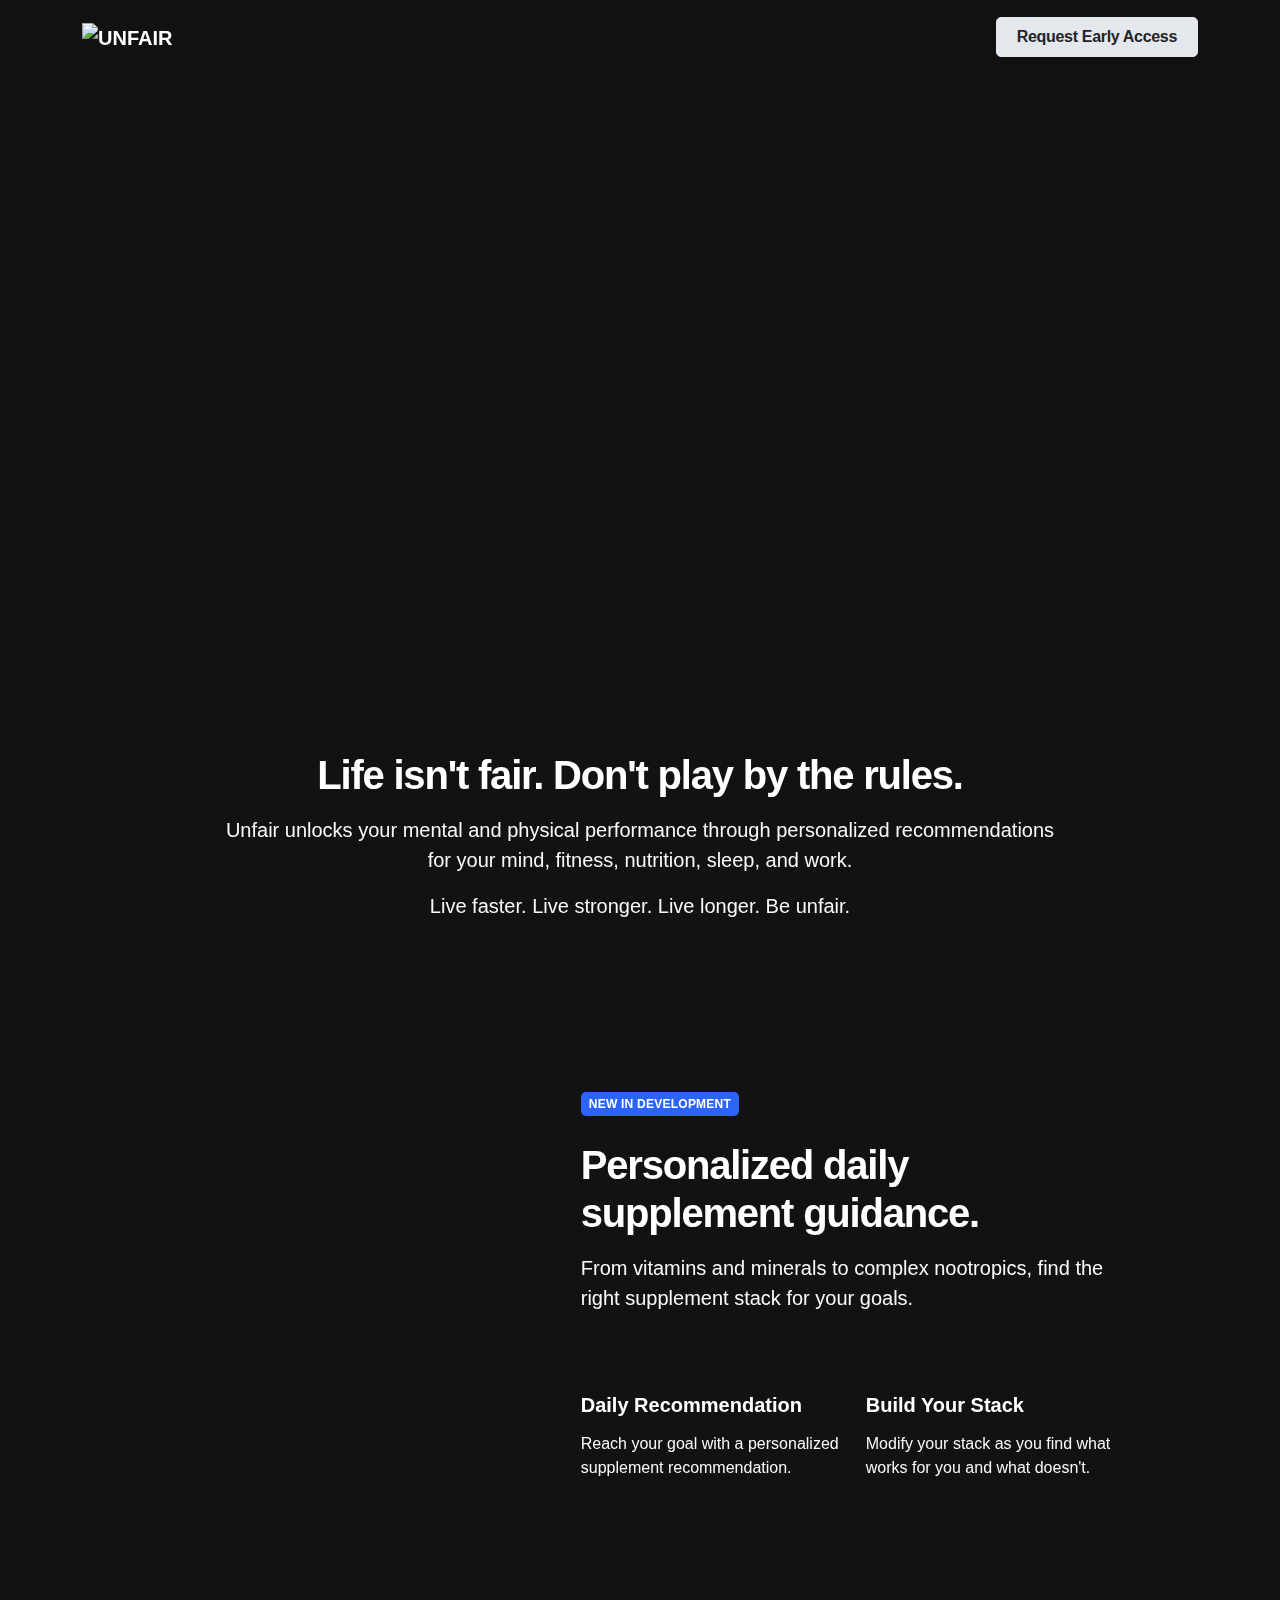
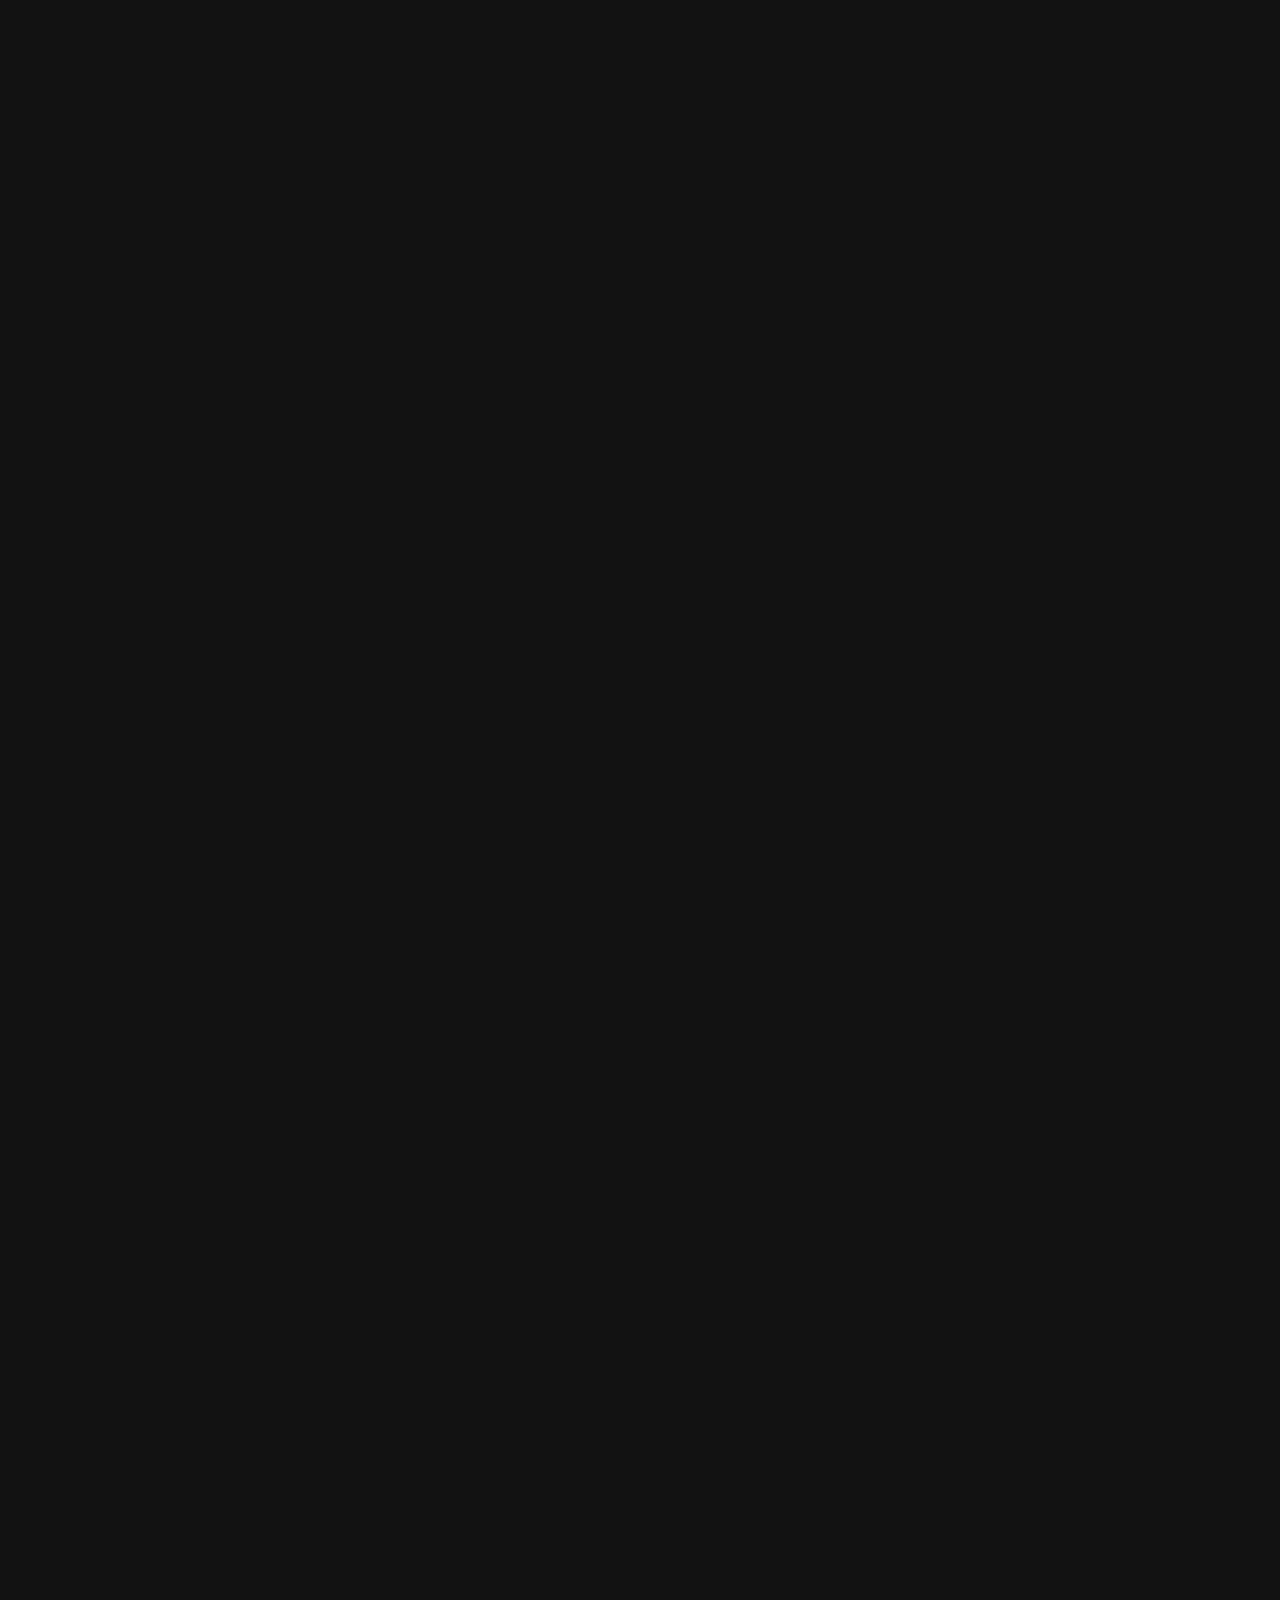
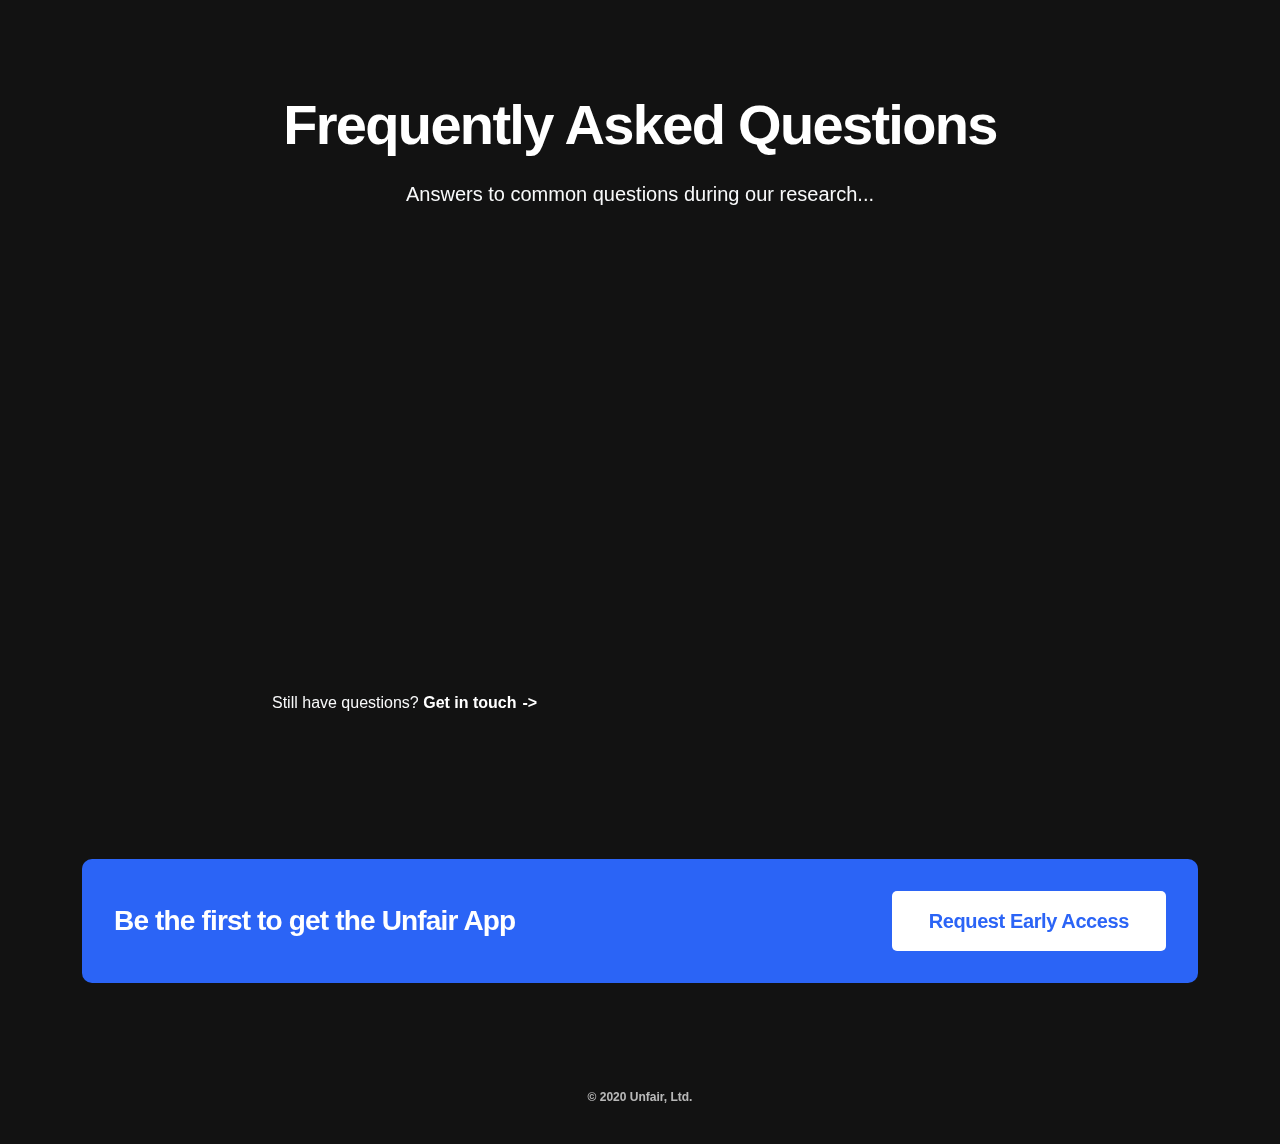
==== commit 882f0ae3: "Removed .var. references missed in earlier pass" ====
--- a/index.html
+++ b/index.html
@@ -1 +1 @@
-<!doctypehtml><html lang=en><script>!function(e,t,a,n,g){e[n]=e[n]||[],e[n].push({"gtm.start":(new Date).getTime(),event:"gtm.js"});var m=t.getElementsByTagName(a)[0],r=t.createElement(a);r.async=!0,r.src="https://www.googletagmanager.com/gtm.js?id=GTM-TDHNC6F",m.parentNode.insertBefore(r,m)}(window,document,"script","dataLayer")</script><meta charset=utf-8><title>UNFAIR — MAXIMUM HUMAN PERFORMANCE</title><meta content="width=device-width,initial-scale=1"name=viewport><meta content="The first biohacking app for reaching ambitious goals."name=description><meta content=UNFAIR name=twitter:title><meta content=@UnfairLtd name=twitter:site><meta content=summary_large_image name=twitter:card><meta content=UNFAIR property=og:title><meta content="The first biohacking app for reaching ambitious goals."property=og:description><meta content=https://unfair.ltd/assets/img/app/app04.png property=og:image><meta content=https://unfair.ltd/ property=og:url><link href=assets/css/loaders/loader-typing.css rel=stylesheet media=all><link href=assets/css/theme.min.css rel=stylesheet media=all><link href=assets/fonts/Inter-UI-upright.var.woff2 rel=preload as=font crossorigin=anonymous type=font/woff2><link href=assets/fonts/Inter-UI.var.woff2 rel=preload as=font crossorigin=anonymous type=font/woff2><body class=bg-primary-3 data-smooth-scroll-offset=73><noscript><iframe height=0 src="https://www.googletagmanager.com/ns.html?id=GTM-TDHNC6F"style=display:none;visibility:hidden width=0></iframe></noscript><div class="bg-primary-3 loader"><div class=loading-animation></div></div><div class=navbar-container><nav class="navbar navbar-dark navbar-expand-lg"data-overlay data-sticky=top><div class=container><a class=navbar-brand href=/ ><img alt=UNFAIR src=assets/img/unfair-logo.png height=30px> </a><a class="fade-page btn btn-primary-2 ml-lg-3"href=https://unfairltd.typeform.com/to/blVkjX onclick='fathom("trackGoal","ZRMF96SM",0)'>Request Early Access</a></div></nav></div><div class="bg-primary-3 text-light o-hidden position-relative"data-overlay><section class="d-flex flex-column justify-content-center min-vh-70 o-hidden"><div class=container><div class="row justify-content-center align-items-center text-center"><div class="col-lg-9 col-xl-8 col-md-10 layer-3"data-aos=fade-up data-aos-delay=500><h1 class=display-3>The first biohacking<br>app for founders.</h1><div class=mb-4><p class="lead px-xl-5">Accelerate your unfair advantage by improving your mental and physical performance with small life hacks.</div><a class="mb-3 btn btn-lg mx-1 btn-primary-3"href=#features data-smooth-scroll>Learn More</a> <a class="fade-page btn btn-lg btn-primary-2 mb-3 mx-1"href=https://unfairltd.typeform.com/to/blVkjX onclick='fathom("trackGoal","ZRMF96SM",0)'>Request Early Access</a></div><div class="row justify-content-center"><div class="col-8 col-md mt-4 mt-lg-0"><img alt=Image src=assets/img/app/00_00_SPLASH_400.png srcset="assets/img/app/00_00_SPLASH_400@2x.png 2x"data-aos=fade-left></div></div></div></div></section><div class="divider flip-x"><img alt="graphical divider"src=assets/img/dividers/divider-2.svg class=bg-primary-3 data-inject-svg></div></div><section class="bg-primary-3 text-light text-center"id=features><div class=container><div class="row justify-content-center"><div class=col-xl-9><h2 class=h1>Life isn't fair. Don't play by the rules.</h2><p class=lead>Unfair unlocks your mental and physical performance through personalized recommendations for your mind, fitness, nutrition, sleep, and work.<p class=lead>Live faster. Live stronger. Live longer. Be unfair.</div></div></div></section><section class="bg-primary-3 text-light pt-0"><div class=container><div class="row align-items-center justify-content-around"><div class="d-flex col-lg-4 col-md-3 col-xl-3 mb-5 mb-md-0"data-aos=fade-right><div class="row justify-content-center"><div class="col-8 col-md"><img alt=Screenshot src=assets/img/app/app.png srcset="assets/img/app/app@2x.png 2x"></div></div></div><div class="d-flex flex-column col-lg-6 col-md-8"><div class=mb-3><span class="badge badge-primary">New in development</span><h3 class="h1 mt-3">Personalized daily supplement guidance.</h3><p class=lead>From vitamins and minerals to complex nootropics, find the right supplement stack for your goals.</div><div class=row><div class=col-6><img alt="apple-watch icon"src=assets/img/icons/theme/code/thunder-circle.svg class="icon bg-primary icon-md"data-inject-svg><div class=mt-2><h5>Daily Recommendation</h5></div><p>Reach your goal with a personalized supplement recommendation.</div><div class=col-6><img alt="menu icon"src=assets/img/icons/theme/text/menu.svg class="icon bg-primary icon-md"data-inject-svg><div class=mt-2><h5>Build Your Stack</h5></div><p>Modify your stack as you find what works for you and what doesn't.</div></div></div></div></div></section><section class="bg-primary-3 text-light pt-0"><div class=container><div class=row><div class="d-flex col-lg-4 col-sm-6 mb-4"data-aos=fade-up data-aos-delay=100><img alt=icon src=assets/img/icons/theme/devices/diagnostics.svg class="icon bg-primary icon-md"data-inject-svg><div class=ml-3><h5>HealthKit Integration</h5><div>Unfair is built exclusively for iOS and integrated with Apple HealthKit to personalize your recommendations.</div></div></div><div class="d-flex col-lg-4 col-sm-6 mb-4"data-aos=fade-up data-aos-delay=300><img alt=icon src=assets/img/icons/theme/general/smile.svg class="icon bg-primary icon-md"data-inject-svg><div class=ml-3><h5>Personalized</h5><div>Unfair is built exclusively for iOS and integrated with Apple HealthKit to personalize your recommendations.</div></div></div><div class="d-flex col-lg-4 col-sm-6 mb-4"data-aos=fade-up data-aos-delay=200><img alt=icon src=assets/img/icons/theme/devices/apple-watch.svg class="icon bg-primary icon-md"data-inject-svg><div class=ml-3><h5>Apple Watch Integration</h5><div>Recommendations, daily reminders, and quick feedback integrated with Apple Watch.</div></div></div><div class="d-flex col-lg-4 col-sm-6 mb-4"data-aos=fade-up data-aos-delay=400><img alt=icon src=assets/img/icons/theme/media/media-library-1.svg class="icon bg-primary icon-md"data-inject-svg><div class=ml-3><h5>Media</h5><div>Unfair is built exclusively for iOS and integrated with Apple HealthKit to personalize your recommendations.</div></div></div><div class="d-flex col-lg-4 col-sm-6 mb-4"data-aos=fade-up data-aos-delay=500><img alt=icon src=assets/img/icons/theme/map/marker-1.svg class="icon bg-primary icon-md"data-inject-svg><div class=ml-3><h5>Local Stores & Doctors</h5><div>Unfair is built exclusively for iOS and integrated with Apple HealthKit to personalize your recommendations.</div></div></div><div class="d-flex col-lg-4 col-sm-6 mb-4"data-aos=fade-up data-aos-delay=600><img alt=icon src=assets/img/icons/theme/communication/group-chat.svg class="icon bg-primary icon-md"data-inject-svg><div class=ml-3><h5>Unfair Community</h5><div>Unfair is built exclusively for iOS and integrated with Apple HealthKit to personalize your recommendations.</div></div></div></div></div></section><section class="bg-primary-3 text-light pb-0"><div class=container data-aos=fade-up><div class="row align-items-center justify-content-around"><div class="col-xl-6 col-md-5 mb-4 mb-md-0"><img alt="Water Cell Image"src=assets/img/water-cell-web-square.jpg class="rounded shadow-3d"srcset="assets/img/water-cell-web-square@2x.jpg 2x"></div><div class="col-xl-6 col-md-7"><div class="row justify-content-center"><div class="col-xl-8 col-lg-10"><span class="badge badge-primary">Our Mission</span><div class=my-3><span class=h1>Helping ambitious people reach their ambitious goals.</span></div><p class=lead>We're on a mission to help people live unfair lives: faster, longer, and stronger. We believe that in order to achieve our mission, we have to build a trusted brand, a mindset, and a product.<p class="mb-0 lead">We're getting started with a personalized mobile experience, but like you, we have big, ambitious goals for where we can take this.</div></div></div></div></div></section><section class="m-0 p-0"><div class="container py-6"><div class="row align-items-center content-centered mb-3"><div class="col-lg-4 col-xl-3 col-md-6 mb-3"data-aos=fade-up data-aos-delay=NaN><div class="bg-primary-3 text-light border-primary-4 card card-body align-items-center card-lg"><span class="badge badge-primary-5 badge-top">Founder</span> <img alt="Stephen M. Walker II"src=assets/img/avatars/stephen.jpg class="mb-3 avatar avatar-xlg"><h5 class=mb-0>Stephen</h5><ul class=nav><li class=nav-item><a class="fade-page nav-link"href=http://linkedin.com/in/stephenwalker/ ><img alt="linkedin social icon"src=assets/img/icons/social/linkedin.svg class="icon undefined"data-inject-svg></a></ul></div></div><div class="col-lg-4 col-xl-3 col-md-6 mb-3"data-aos=fade-up data-aos-delay=NaN><div class="bg-primary-3 text-light border-primary-4 card card-body align-items-center card-lg"><span class="badge badge-primary-5 badge-top">Founder</span> <img alt="Guillaume Champeau"src=assets/img/avatars/g2.jpg class="mb-3 avatar avatar-xlg"><h5 class=mb-0>Guillaume</h5><ul class=nav><li class=nav-item><a class="fade-page nav-link"href=https://www.linkedin.com/in/guillaumedchampeau/ ><img alt="linkedin social icon"src=assets/img/icons/social/linkedin.svg class="icon undefined"data-inject-svg></a></ul></div></div></div></div></section><section class=pb-0 id=faq><div class=container><div class="row justify-content-center mb-5"><div class="text-light text-center col-lg-9 col-xl-12"><h2 class="display-4 mx-xl-6">Frequently Asked Questions</h2><p class=lead>Answers to common questions during our research...</div><div class="col-lg-9 col-xl-8"><div class=my-4><div class="bg-primary-3 text-light border-primary-4 card card-body card-sm hover-shadow-sm mb-2"data-aos=fade-up data-aos-delay=NaN><div class=accordion-panel-title role=button aria-controls=panel-1 aria-expanded=false data-target=#panel-1 data-toggle=collapse><span class="mb-0 h6">What is biohacking?</span> <img alt="plus interface icon"src=assets/img/icons/interface/plus.svg class=icon data-inject-svg></div><div class=collapse id=panel-1><div class=pt-3><p>Biohacking is using science and technology to make your body function better and more efficiently. Drinking coffee in the morning to improve mental performance is the simplest and most commmon example.</div></div></div><div class="bg-primary-3 text-light border-primary-4 card card-body card-sm hover-shadow-sm mb-2"data-aos=fade-up data-aos-delay=NaN><div class=accordion-panel-title role=button aria-controls=panel-2 aria-expanded=false data-target=#panel-2 data-toggle=collapse><span class="mb-0 h6">Why not just take a multi-vitamin?</span> <img alt="plus interface icon"src=assets/img/icons/interface/plus.svg class=icon data-inject-svg></div><div class=collapse id=panel-2><div class=pt-3><p>Most multi-vitamins are worthless. They aren't formulated for you and will likely have too much or too little of certain nutrients. Additionally, most brands are low quality with fillers or additives.</div></div></div><div class="bg-primary-3 text-light border-primary-4 card card-body card-sm hover-shadow-sm mb-2"data-aos=fade-up data-aos-delay=NaN><div class=accordion-panel-title role=button aria-controls=panel-3 aria-expanded=false data-target=#panel-3 data-toggle=collapse><span class="mb-0 h6">What science can you trust?</span> <img alt="plus interface icon"src=assets/img/icons/interface/plus.svg class=icon data-inject-svg></div><div class=collapse id=panel-3><div class=pt-3><p>We're on a mission to help people live unfair lives: faster, longer, and stronger. We believe that in order to achieve our mission, we have to build a trusted brand, a mindset, and a product.</div></div></div><div class="bg-primary-3 text-light border-primary-4 card card-body card-sm hover-shadow-sm mb-2"data-aos=fade-up data-aos-delay=NaN><div class=accordion-panel-title role=button aria-controls=panel-4 aria-expanded=false data-target=#panel-4 data-toggle=collapse><span class="mb-0 h6">Can you actually live longer?</span> <img alt="plus interface icon"src=assets/img/icons/interface/plus.svg class=icon data-inject-svg></div><div class=collapse id=panel-4><div class=pt-3><p>We're on a mission to help people live unfair lives: faster, longer, and stronger. We believe that in order to achieve our mission, we have to build a trusted brand, a mindset, and a product.</div></div></div><div class="bg-primary-3 text-light border-primary-4 card card-body card-sm hover-shadow-sm mb-2"data-aos=fade-up data-aos-delay=NaN><div class=accordion-panel-title role=button aria-controls=panel-5 aria-expanded=false data-target=#panel-5 data-toggle=collapse><span class="mb-0 h6">Why is this called Unfair?</span> <img alt="plus interface icon"src=assets/img/icons/interface/plus.svg class=icon data-inject-svg></div><div class=collapse id=panel-5><div class=pt-3><p>We're on a mission to help people live unfair lives: faster, longer, and stronger. We believe that in order to achieve our mission, we have to build a trusted brand, a mindset, and a product.</div></div></div></div><span class=text-light>Still have questions? <a class=hover-arrow href=# data-target=#ask-modal data-toggle=modal>Get in touch</a></span><div class="fade modal"role=dialog aria-hidden=true id=ask-modal tabindex=-1><div class="modal-dialog modal-dialog-centered"role=document><div class=modal-content><div class=modal-body><button class=close type=button aria-label=Close data-dismiss=modal><img alt="cross interface icon"src=assets/img/icons/interface/cross.svg class="icon bg-dark"data-inject-svg></button><div class=m-3><ul class="justify-content-center avatars"><li><img alt=Stephen src=assets/img/avatars/stephen.jpg class="avatar avatar-lg"><li><img alt=G src=assets/img/avatars/g.jpg class="avatar avatar-lg"></ul><div class="text-center my-3"><h4 class="h3 mb-1">Ask us anything</h4><p>Want to know more about Unfair?</div><form action=/forms/smtp.php data-form-email novalidate><div class=form-group><input class=form-control name=contact-name placeholder="Your Name"required></div><div class=form-group><input class=form-control name=contact-email placeholder="Email Address"required type=email></div><div class=form-group><textarea class=form-control name=contact-box-message placeholder="Type your message here"required rows=5></textarea></div><div data-recaptcha data-sitekey=INSERT_YOUR_RECAPTCHA_V2_SITEKEY_HERE></div><div class="alert d-none alert-danger"role=alert data-error-message>Please fill all fields correctly.</div><div class="alert d-none alert-success"role=alert data-success-message>Thanks, a member of our team will be in touch shortly.</div><button class="btn btn-primary btn-block btn-loading"type=submit data-loading-text=Sending><img alt="loading icon"src=assets/img/icons/theme/code/loading.svg class=icon data-inject-svg> <span>Send</span></button></form></div></div></div></div></div></div></div></div></section><footer class="bg-primary-3 text-light pb-4"id=footer><div class=container><div class="row mb-5"><div class=col><div class="text-light card card-body bg-primary border-0 mb-0 o-hidden"><div class="d-flex flex-column align-items-center flex-md-row justify-content-between position-relative"><div class="text-center h3 mb-md-0">Be the first to get the Unfair App</div><a class="fade-page btn btn-lg btn-white"href=https://unfairltd.typeform.com/to/blVkjX onclick='fathom("trackGoal","ZRMF96SM",0)'>Request Early Access</a></div></div></div></div><div class="row justify-content-center mb-2"><div class=col-auto><ul class=nav><li class=nav-item><a class="fade-page nav-link"href=https://instagram.com/UnfairHQ><img alt="instagram social icon"src=assets/img/icons/social/instagram.svg class="icon undefined"data-inject-svg></a><li class=nav-item><a class="fade-page nav-link"href=https://medium.com/UnfairHQ><img alt="medium social icon"src=assets/img/icons/social/medium.svg class="icon undefined"data-inject-svg></a><li class=nav-item><a class="fade-page nav-link"href=https://twitter.com/UnfairLtd><img alt="twitter social icon"src=assets/img/icons/social/twitter.svg class="icon undefined"data-inject-svg></a></ul></div></div><div class="row justify-content-center"><div class="text-center col col-md-auto"><small class=text-muted>© 2020 Unfair, Ltd.</small></div></div></div></footer><a class="btn btn-primary back-to-top btn-round"href=# data-smooth-scroll data-aos=fade-up data-aos-mirror=true data-aos-offset=2000 data-aos-once=false><img alt="arrow-up icon"src=assets/img/icons/theme/navigation/arrow-up.svg class=icon data-inject-svg></a><script src=assets/js/jquery.min.js></script><script src=assets/js/popper.min.js></script><script src=assets/js/bootstrap.js></script><script src=assets/js/aos.js></script><script src=assets/js/smooth-scroll.polyfills.min.js></script><script src=assets/js/svg-injector.umd.production.js></script><script src=assets/js/isotope.pkgd.min.js></script><script src=assets/js/ion.rangeSlider.min.js></script><script src=assets/js/plyr.polyfilled.min.js></script><script src=assets/js/prism.js></script><script src=assets/js/scrollMonitor.js></script><script src=assets/js/site.js></script><script>window.addEventListener("load",function(){document.querySelector("body").classList.add("loaded")})</script><script>!function(t,e,a,c,s,n){e[c]=e[c]||function(){(e[c].q=e[c].q||[]).push(arguments)},s=t.createElement("script"),n=t.getElementsByTagName("script")[0],s.async=1,s.src="https://cdn.usefathom.com/tracker.js",s.id="fathom-script",n.parentNode.insertBefore(s,n)}(document,window,0,"fathom"),fathom("set","siteId","KSCHMWXO"),fathom("trackPageview")</script>
+<!doctypehtml><html lang=en><script>!function(e,t,a,n,g){e[n]=e[n]||[],e[n].push({"gtm.start":(new Date).getTime(),event:"gtm.js"});var m=t.getElementsByTagName(a)[0],r=t.createElement(a);r.async=!0,r.src="https://www.googletagmanager.com/gtm.js?id=GTM-TDHNC6F",m.parentNode.insertBefore(r,m)}(window,document,"script","dataLayer")</script><meta charset=utf-8><title>UNFAIR — MAXIMUM HUMAN PERFORMANCE</title><meta content="width=device-width,initial-scale=1"name=viewport><meta content="The first biohacking app for reaching ambitious goals."name=description><meta content=UNFAIR name=twitter:title><meta content=@UnfairLtd name=twitter:site><meta content=summary_large_image name=twitter:card><meta content=UNFAIR property=og:title><meta content="The first biohacking app for reaching ambitious goals."property=og:description><meta content=https://unfair.ltd/assets/img/app/app04.png property=og:image><meta content=https://unfair.ltd/ property=og:url><link href=assets/css/loaders/loader-typing.css rel=stylesheet media=all><link href=assets/css/theme.min.css rel=stylesheet media=all><link href=assets/fonts/Inter-UI.woff2 rel=preload as=font crossorigin=anonymous type=font/woff2><link href=assets/fonts/Inter-UI-upright.woff2 rel=preload as=font crossorigin=anonymous type=font/woff2><body class=bg-primary-3 data-smooth-scroll-offset=73><noscript><iframe height=0 src="https://www.googletagmanager.com/ns.html?id=GTM-TDHNC6F"style=display:none;visibility:hidden width=0></iframe></noscript><div class="bg-primary-3 loader"><div class=loading-animation></div></div><div class=navbar-container><nav class="navbar navbar-dark navbar-expand-lg"data-overlay data-sticky=top><div class=container><a class=navbar-brand href=/ ><img alt=UNFAIR src=assets/img/unfair-logo.png height=30px> </a><a class="fade-page btn btn-primary-2 ml-lg-3"href=https://unfairltd.typeform.com/to/blVkjX onclick='fathom("trackGoal","ZRMF96SM",0)'>Request Early Access</a></div></nav></div><div class="bg-primary-3 text-light o-hidden position-relative"data-overlay><section class="d-flex flex-column justify-content-center min-vh-70 o-hidden"><div class=container><div class="row justify-content-center align-items-center text-center"><div class="col-lg-9 col-xl-8 col-md-10 layer-3"data-aos=fade-up data-aos-delay=500><h1 class=display-3>The first biohacking<br>app for founders.</h1><div class=mb-4><p class="lead px-xl-5">Accelerate your unfair advantage by improving your mental and physical performance with small life hacks.</div><a class="mb-3 btn btn-lg mx-1 btn-primary-3"href=#features data-smooth-scroll>Learn More</a> <a class="fade-page btn btn-lg btn-primary-2 mb-3 mx-1"href=https://unfairltd.typeform.com/to/blVkjX onclick='fathom("trackGoal","ZRMF96SM",0)'>Request Early Access</a></div><div class="row justify-content-center"><div class="col-8 col-md mt-4 mt-lg-0"><img alt=Image src=assets/img/app/00_00_SPLASH_400.png srcset="assets/img/app/00_00_SPLASH_400@2x.png 2x"data-aos=fade-left></div></div></div></div></section><div class="divider flip-x"><img alt="graphical divider"src=assets/img/dividers/divider-2.svg class=bg-primary-3 data-inject-svg></div></div><section class="bg-primary-3 text-light text-center"id=features><div class=container><div class="row justify-content-center"><div class=col-xl-9><h2 class=h1>Life isn't fair. Don't play by the rules.</h2><p class=lead>Unfair unlocks your mental and physical performance through personalized recommendations for your mind, fitness, nutrition, sleep, and work.<p class=lead>Live faster. Live stronger. Live longer. Be unfair.</div></div></div></section><section class="bg-primary-3 text-light pt-0"><div class=container><div class="row align-items-center justify-content-around"><div class="d-flex col-lg-4 col-md-3 col-xl-3 mb-5 mb-md-0"data-aos=fade-right><div class="row justify-content-center"><div class="col-8 col-md"><img alt=Screenshot src=assets/img/app/app.png srcset="assets/img/app/app@2x.png 2x"></div></div></div><div class="d-flex flex-column col-lg-6 col-md-8"><div class=mb-3><span class="badge badge-primary">New in development</span><h3 class="h1 mt-3">Personalized daily supplement guidance.</h3><p class=lead>From vitamins and minerals to complex nootropics, find the right supplement stack for your goals.</div><div class=row><div class=col-6><img alt="apple-watch icon"src=assets/img/icons/theme/code/thunder-circle.svg class="icon bg-primary icon-md"data-inject-svg><div class=mt-2><h5>Daily Recommendation</h5></div><p>Reach your goal with a personalized supplement recommendation.</div><div class=col-6><img alt="menu icon"src=assets/img/icons/theme/text/menu.svg class="icon bg-primary icon-md"data-inject-svg><div class=mt-2><h5>Build Your Stack</h5></div><p>Modify your stack as you find what works for you and what doesn't.</div></div></div></div></div></section><section class="bg-primary-3 text-light pt-0"><div class=container><div class=row><div class="d-flex col-lg-4 col-sm-6 mb-4"data-aos=fade-up data-aos-delay=100><img alt=icon src=assets/img/icons/theme/devices/diagnostics.svg class="icon bg-primary icon-md"data-inject-svg><div class=ml-3><h5>HealthKit Integration</h5><div>Unfair is built exclusively for iOS and integrated with Apple HealthKit to personalize your recommendations.</div></div></div><div class="d-flex col-lg-4 col-sm-6 mb-4"data-aos=fade-up data-aos-delay=300><img alt=icon src=assets/img/icons/theme/general/smile.svg class="icon bg-primary icon-md"data-inject-svg><div class=ml-3><h5>Personalized</h5><div>Unfair is built exclusively for iOS and integrated with Apple HealthKit to personalize your recommendations.</div></div></div><div class="d-flex col-lg-4 col-sm-6 mb-4"data-aos=fade-up data-aos-delay=200><img alt=icon src=assets/img/icons/theme/devices/apple-watch.svg class="icon bg-primary icon-md"data-inject-svg><div class=ml-3><h5>Apple Watch Integration</h5><div>Recommendations, daily reminders, and quick feedback integrated with Apple Watch.</div></div></div><div class="d-flex col-lg-4 col-sm-6 mb-4"data-aos=fade-up data-aos-delay=400><img alt=icon src=assets/img/icons/theme/media/media-library-1.svg class="icon bg-primary icon-md"data-inject-svg><div class=ml-3><h5>Media</h5><div>Unfair is built exclusively for iOS and integrated with Apple HealthKit to personalize your recommendations.</div></div></div><div class="d-flex col-lg-4 col-sm-6 mb-4"data-aos=fade-up data-aos-delay=500><img alt=icon src=assets/img/icons/theme/map/marker-1.svg class="icon bg-primary icon-md"data-inject-svg><div class=ml-3><h5>Local Stores & Doctors</h5><div>Unfair is built exclusively for iOS and integrated with Apple HealthKit to personalize your recommendations.</div></div></div><div class="d-flex col-lg-4 col-sm-6 mb-4"data-aos=fade-up data-aos-delay=600><img alt=icon src=assets/img/icons/theme/communication/group-chat.svg class="icon bg-primary icon-md"data-inject-svg><div class=ml-3><h5>Unfair Community</h5><div>Unfair is built exclusively for iOS and integrated with Apple HealthKit to personalize your recommendations.</div></div></div></div></div></section><section class="bg-primary-3 text-light pb-0"><div class=container data-aos=fade-up><div class="row align-items-center justify-content-around"><div class="col-xl-6 col-md-5 mb-4 mb-md-0"><img alt="Water Cell Image"src=assets/img/water-cell-web-square.jpg class="rounded shadow-3d"srcset="assets/img/water-cell-web-square@2x.jpg 2x"></div><div class="col-xl-6 col-md-7"><div class="row justify-content-center"><div class="col-xl-8 col-lg-10"><span class="badge badge-primary">Our Mission</span><div class=my-3><span class=h1>Helping ambitious people reach their ambitious goals.</span></div><p class=lead>We're on a mission to help people live unfair lives: faster, longer, and stronger. We believe that in order to achieve our mission, we have to build a trusted brand, a mindset, and a product.<p class="mb-0 lead">We're getting started with a personalized mobile experience, but like you, we have big, ambitious goals for where we can take this.</div></div></div></div></div></section><section class="m-0 p-0"><div class="container py-6"><div class="row align-items-center content-centered mb-3"><div class="col-lg-4 col-xl-3 col-md-6 mb-3"data-aos=fade-up data-aos-delay=NaN><div class="bg-primary-3 text-light border-primary-4 card card-body align-items-center card-lg"><span class="badge badge-primary-5 badge-top">Founder</span> <img alt="Stephen M. Walker II"src=assets/img/avatars/stephen.jpg class="mb-3 avatar avatar-xlg"><h5 class=mb-0>Stephen</h5><ul class=nav><li class=nav-item><a class="fade-page nav-link"href=http://linkedin.com/in/stephenwalker/ ><img alt="linkedin social icon"src=assets/img/icons/social/linkedin.svg class="icon undefined"data-inject-svg></a></ul></div></div><div class="col-lg-4 col-xl-3 col-md-6 mb-3"data-aos=fade-up data-aos-delay=NaN><div class="bg-primary-3 text-light border-primary-4 card card-body align-items-center card-lg"><span class="badge badge-primary-5 badge-top">Founder</span> <img alt="Guillaume Champeau"src=assets/img/avatars/g2.jpg class="mb-3 avatar avatar-xlg"><h5 class=mb-0>Guillaume</h5><ul class=nav><li class=nav-item><a class="fade-page nav-link"href=https://www.linkedin.com/in/guillaumedchampeau/ ><img alt="linkedin social icon"src=assets/img/icons/social/linkedin.svg class="icon undefined"data-inject-svg></a></ul></div></div></div></div></section><section class=pb-0 id=faq><div class=container><div class="row justify-content-center mb-5"><div class="text-light text-center col-lg-9 col-xl-12"><h2 class="display-4 mx-xl-6">Frequently Asked Questions</h2><p class=lead>Answers to common questions during our research...</div><div class="col-lg-9 col-xl-8"><div class=my-4><div class="bg-primary-3 text-light border-primary-4 card card-body card-sm hover-shadow-sm mb-2"data-aos=fade-up data-aos-delay=NaN><div class=accordion-panel-title role=button aria-controls=panel-1 aria-expanded=false data-target=#panel-1 data-toggle=collapse><span class="mb-0 h6">What is biohacking?</span> <img alt="plus interface icon"src=assets/img/icons/interface/plus.svg class=icon data-inject-svg></div><div class=collapse id=panel-1><div class=pt-3><p>Biohacking is using science and technology to make your body function better and more efficiently. Drinking coffee in the morning to improve mental performance is the simplest and most commmon example.</div></div></div><div class="bg-primary-3 text-light border-primary-4 card card-body card-sm hover-shadow-sm mb-2"data-aos=fade-up data-aos-delay=NaN><div class=accordion-panel-title role=button aria-controls=panel-2 aria-expanded=false data-target=#panel-2 data-toggle=collapse><span class="mb-0 h6">Why not just take a multi-vitamin?</span> <img alt="plus interface icon"src=assets/img/icons/interface/plus.svg class=icon data-inject-svg></div><div class=collapse id=panel-2><div class=pt-3><p>Most multi-vitamins are worthless. They aren't formulated for you and will likely have too much or too little of certain nutrients. Additionally, most brands are low quality with fillers or additives.</div></div></div><div class="bg-primary-3 text-light border-primary-4 card card-body card-sm hover-shadow-sm mb-2"data-aos=fade-up data-aos-delay=NaN><div class=accordion-panel-title role=button aria-controls=panel-3 aria-expanded=false data-target=#panel-3 data-toggle=collapse><span class="mb-0 h6">What science can you trust?</span> <img alt="plus interface icon"src=assets/img/icons/interface/plus.svg class=icon data-inject-svg></div><div class=collapse id=panel-3><div class=pt-3><p>We're on a mission to help people live unfair lives: faster, longer, and stronger. We believe that in order to achieve our mission, we have to build a trusted brand, a mindset, and a product.</div></div></div><div class="bg-primary-3 text-light border-primary-4 card card-body card-sm hover-shadow-sm mb-2"data-aos=fade-up data-aos-delay=NaN><div class=accordion-panel-title role=button aria-controls=panel-4 aria-expanded=false data-target=#panel-4 data-toggle=collapse><span class="mb-0 h6">Can you actually live longer?</span> <img alt="plus interface icon"src=assets/img/icons/interface/plus.svg class=icon data-inject-svg></div><div class=collapse id=panel-4><div class=pt-3><p>We're on a mission to help people live unfair lives: faster, longer, and stronger. We believe that in order to achieve our mission, we have to build a trusted brand, a mindset, and a product.</div></div></div><div class="bg-primary-3 text-light border-primary-4 card card-body card-sm hover-shadow-sm mb-2"data-aos=fade-up data-aos-delay=NaN><div class=accordion-panel-title role=button aria-controls=panel-5 aria-expanded=false data-target=#panel-5 data-toggle=collapse><span class="mb-0 h6">Why is this called Unfair?</span> <img alt="plus interface icon"src=assets/img/icons/interface/plus.svg class=icon data-inject-svg></div><div class=collapse id=panel-5><div class=pt-3><p>We're on a mission to help people live unfair lives: faster, longer, and stronger. We believe that in order to achieve our mission, we have to build a trusted brand, a mindset, and a product.</div></div></div></div><span class=text-light>Still have questions? <a class=hover-arrow href=# data-target=#ask-modal data-toggle=modal>Get in touch</a></span><div class="fade modal"role=dialog aria-hidden=true id=ask-modal tabindex=-1><div class="modal-dialog modal-dialog-centered"role=document><div class=modal-content><div class=modal-body><button class=close type=button aria-label=Close data-dismiss=modal><img alt="cross interface icon"src=assets/img/icons/interface/cross.svg class="icon bg-dark"data-inject-svg></button><div class=m-3><ul class="justify-content-center avatars"><li><img alt=Stephen src=assets/img/avatars/stephen.jpg class="avatar avatar-lg"><li><img alt=G src=assets/img/avatars/g.jpg class="avatar avatar-lg"></ul><div class="text-center my-3"><h4 class="h3 mb-1">Ask us anything</h4><p>Want to know more about Unfair?</div><form action=/forms/smtp.php data-form-email novalidate><div class=form-group><input class=form-control name=contact-name placeholder="Your Name"required></div><div class=form-group><input class=form-control name=contact-email placeholder="Email Address"required type=email></div><div class=form-group><textarea class=form-control name=contact-box-message placeholder="Type your message here"required rows=5></textarea></div><div data-recaptcha data-sitekey=INSERT_YOUR_RECAPTCHA_V2_SITEKEY_HERE></div><div class="alert d-none alert-danger"role=alert data-error-message>Please fill all fields correctly.</div><div class="alert d-none alert-success"role=alert data-success-message>Thanks, a member of our team will be in touch shortly.</div><button class="btn btn-primary btn-block btn-loading"type=submit data-loading-text=Sending><img alt="loading icon"src=assets/img/icons/theme/code/loading.svg class=icon data-inject-svg> <span>Send</span></button></form></div></div></div></div></div></div></div></div></section><footer class="bg-primary-3 text-light pb-4"id=footer><div class=container><div class="row mb-5"><div class=col><div class="text-light card card-body bg-primary border-0 mb-0 o-hidden"><div class="d-flex flex-column align-items-center flex-md-row justify-content-between position-relative"><div class="text-center h3 mb-md-0">Be the first to get the Unfair App</div><a class="fade-page btn btn-lg btn-white"href=https://unfairltd.typeform.com/to/blVkjX onclick='fathom("trackGoal","ZRMF96SM",0)'>Request Early Access</a></div></div></div></div><div class="row justify-content-center mb-2"><div class=col-auto><ul class=nav><li class=nav-item><a class="fade-page nav-link"href=https://instagram.com/UnfairHQ><img alt="instagram social icon"src=assets/img/icons/social/instagram.svg class="icon undefined"data-inject-svg></a><li class=nav-item><a class="fade-page nav-link"href=https://medium.com/UnfairHQ><img alt="medium social icon"src=assets/img/icons/social/medium.svg class="icon undefined"data-inject-svg></a><li class=nav-item><a class="fade-page nav-link"href=https://twitter.com/UnfairLtd><img alt="twitter social icon"src=assets/img/icons/social/twitter.svg class="icon undefined"data-inject-svg></a></ul></div></div><div class="row justify-content-center"><div class="text-center col col-md-auto"><small class=text-muted>© 2020 Unfair, Ltd.</small></div></div></div></footer><a class="btn btn-primary back-to-top btn-round"href=# data-smooth-scroll data-aos=fade-up data-aos-mirror=true data-aos-offset=2000 data-aos-once=false><img alt="arrow-up icon"src=assets/img/icons/theme/navigation/arrow-up.svg class=icon data-inject-svg></a><script src=assets/js/jquery.min.js></script><script src=assets/js/popper.min.js></script><script src=assets/js/bootstrap.js></script><script src=assets/js/aos.js></script><script src=assets/js/smooth-scroll.polyfills.min.js></script><script src=assets/js/svg-injector.umd.production.js></script><script src=assets/js/isotope.pkgd.min.js></script><script src=assets/js/ion.rangeSlider.min.js></script><script src=assets/js/plyr.polyfilled.min.js></script><script src=assets/js/prism.js></script><script src=assets/js/scrollMonitor.js></script><script src=assets/js/site.js></script><script>window.addEventListener("load",function(){document.querySelector("body").classList.add("loaded")})</script><script>!function(t,e,a,c,s,n){e[c]=e[c]||function(){(e[c].q=e[c].q||[]).push(arguments)},s=t.createElement("script"),n=t.getElementsByTagName("script")[0],s.async=1,s.src="https://cdn.usefathom.com/tracker.js",s.id="fathom-script",n.parentNode.insertBefore(s,n)}(document,window,0,"fathom"),fathom("set","siteId","KSCHMWXO"),fathom("trackPageview")</script>
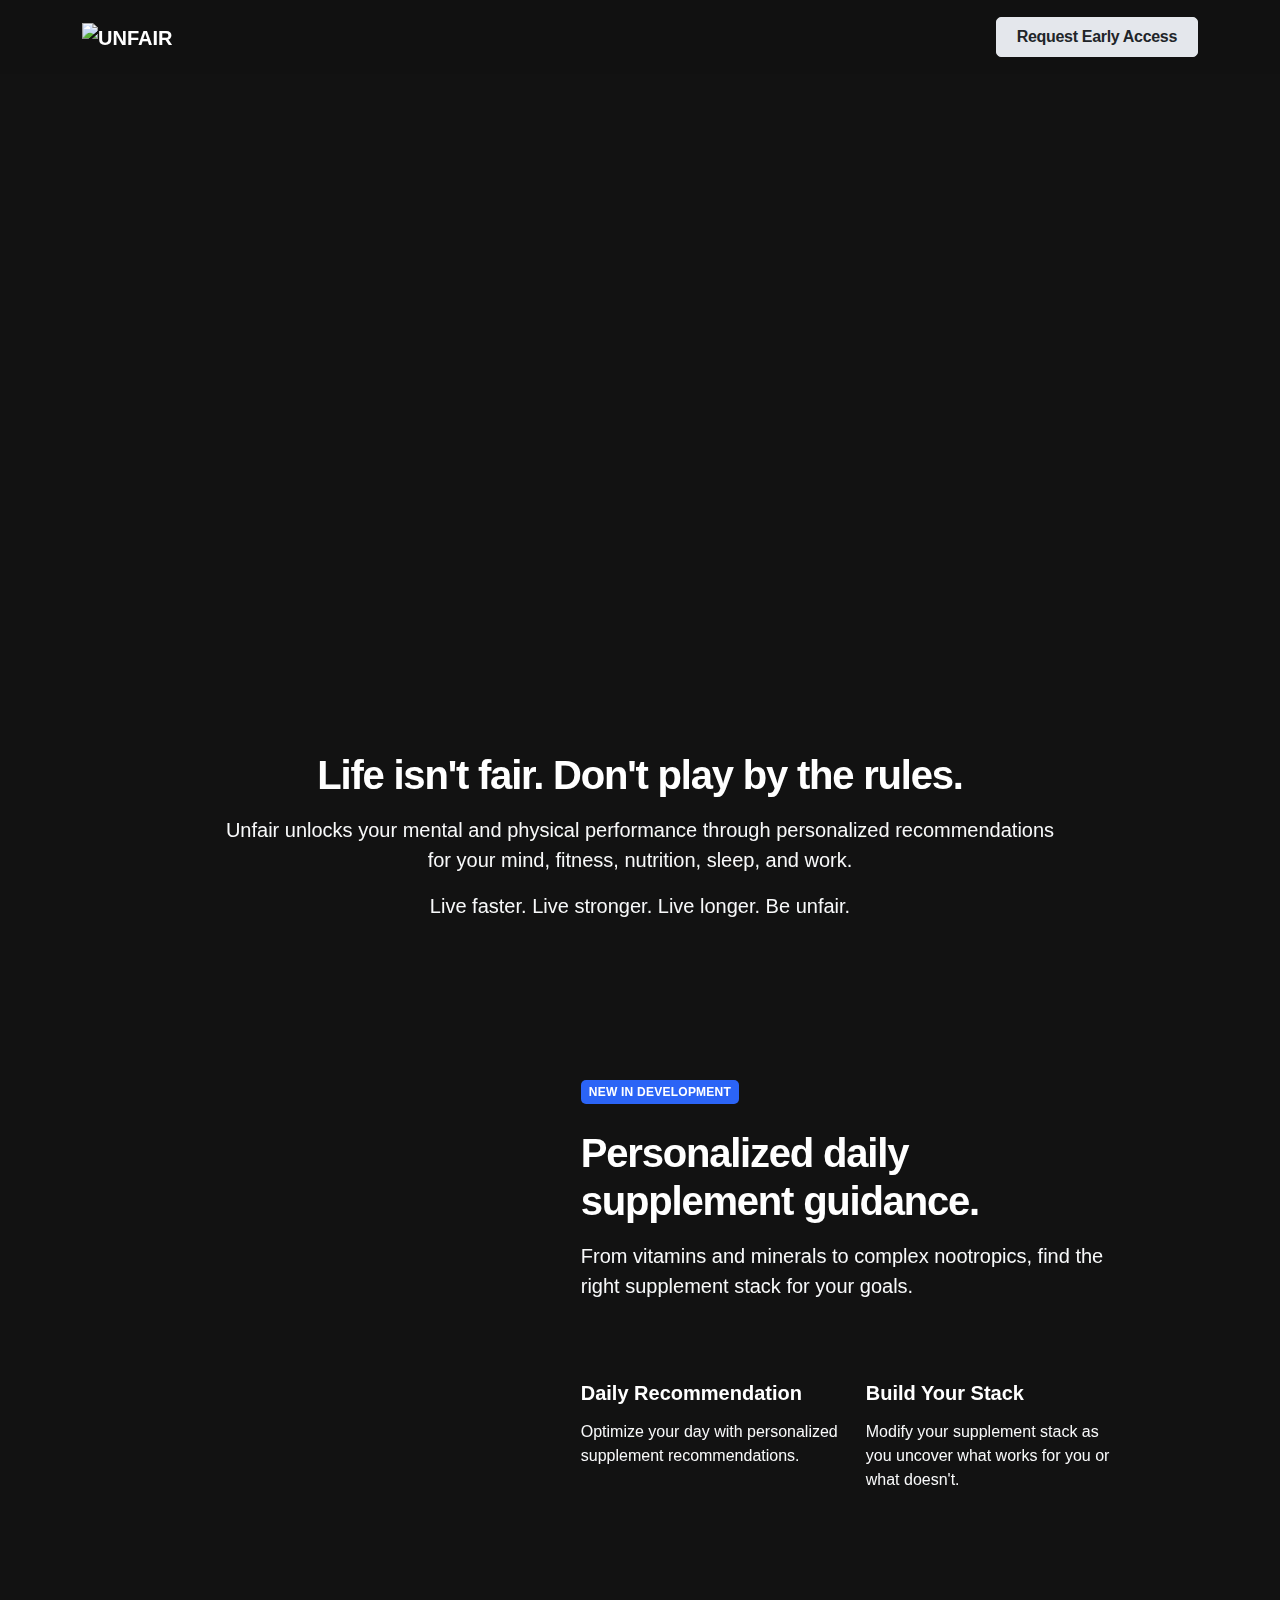
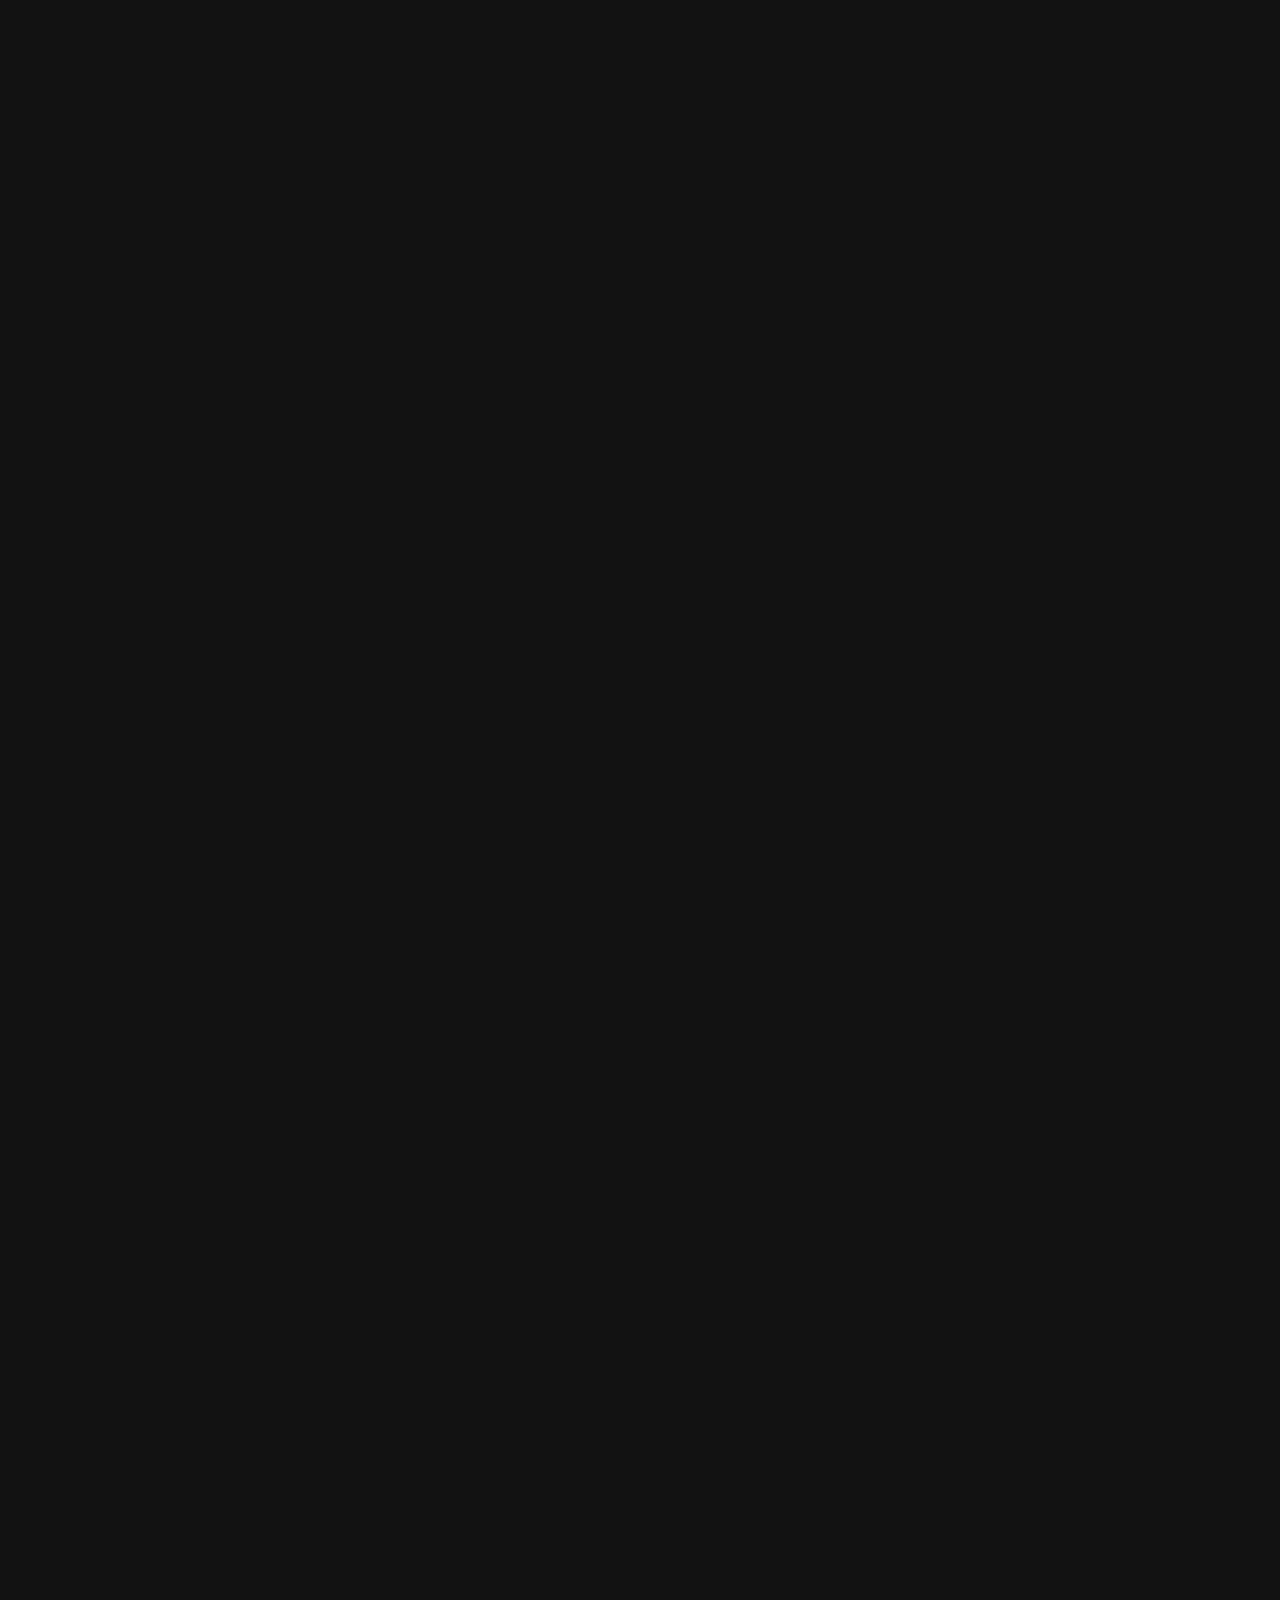
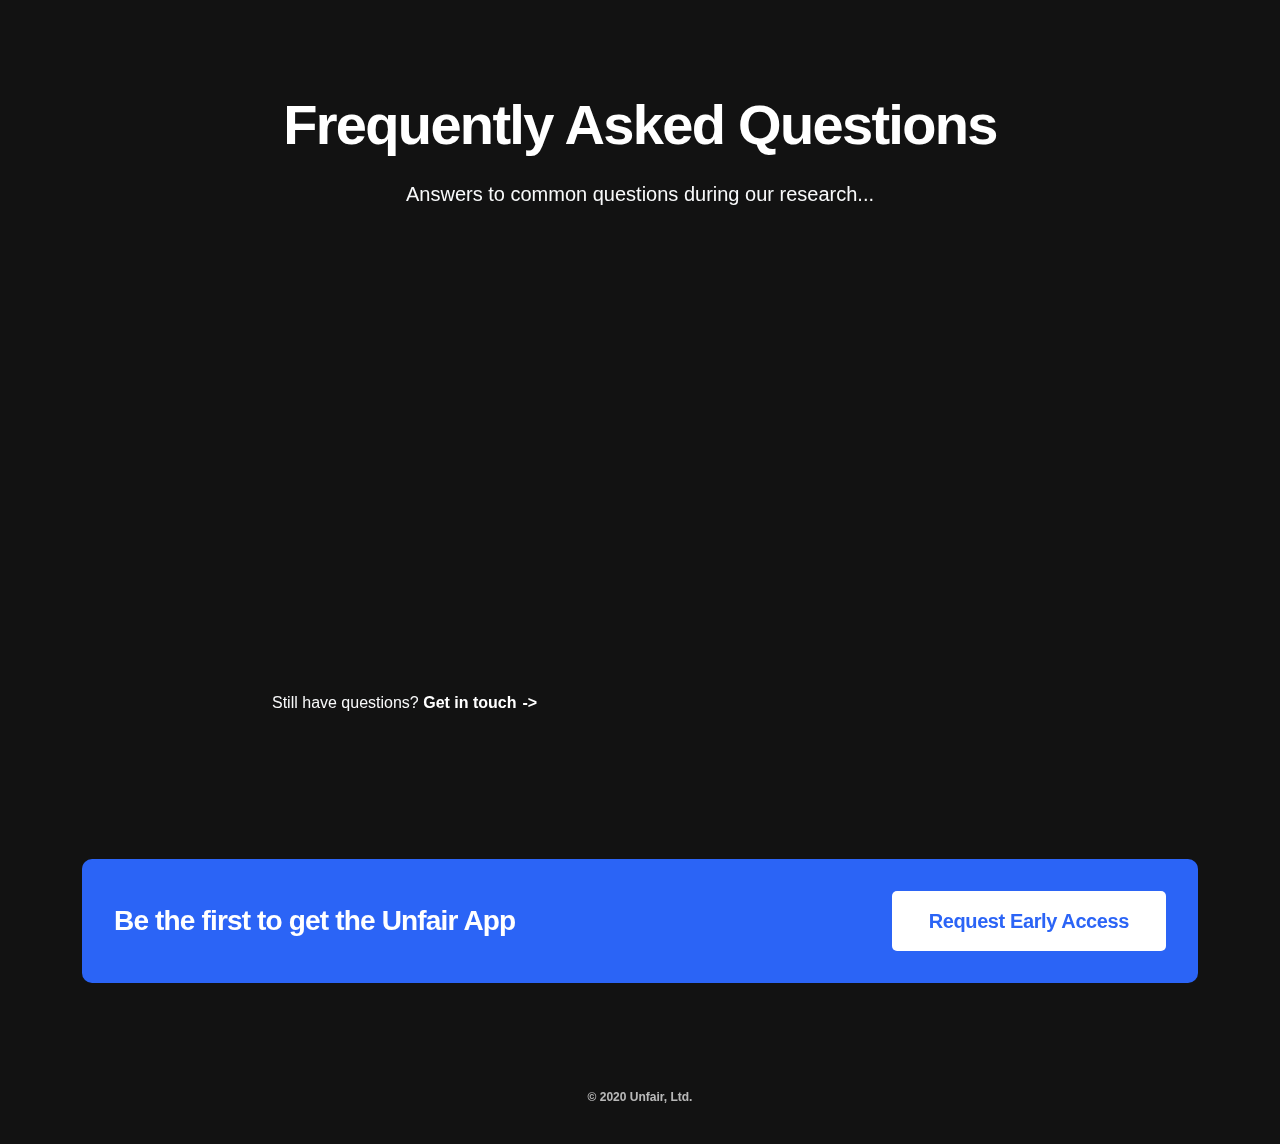
==== commit c724b782: "Feature copy updates" ====
--- a/index.html
+++ b/index.html
@@ -1 +1 @@
-<!doctypehtml><html lang=en><script>!function(e,t,a,n,g){e[n]=e[n]||[],e[n].push({"gtm.start":(new Date).getTime(),event:"gtm.js"});var m=t.getElementsByTagName(a)[0],r=t.createElement(a);r.async=!0,r.src="https://www.googletagmanager.com/gtm.js?id=GTM-TDHNC6F",m.parentNode.insertBefore(r,m)}(window,document,"script","dataLayer")</script><meta charset=utf-8><title>UNFAIR — MAXIMUM HUMAN PERFORMANCE</title><meta content="width=device-width,initial-scale=1"name=viewport><meta content="The first biohacking app for reaching ambitious goals."name=description><meta content=UNFAIR name=twitter:title><meta content=@UnfairLtd name=twitter:site><meta content=summary_large_image name=twitter:card><meta content=UNFAIR property=og:title><meta content="The first biohacking app for reaching ambitious goals."property=og:description><meta content=https://unfair.ltd/assets/img/app/app04.png property=og:image><meta content=https://unfair.ltd/ property=og:url><link href=assets/css/loaders/loader-typing.css rel=stylesheet media=all><link href=assets/css/theme.min.css rel=stylesheet media=all><link href=assets/fonts/Inter-UI.woff2 rel=preload as=font crossorigin=anonymous type=font/woff2><link href=assets/fonts/Inter-UI-upright.woff2 rel=preload as=font crossorigin=anonymous type=font/woff2><body class=bg-primary-3 data-smooth-scroll-offset=73><noscript><iframe height=0 src="https://www.googletagmanager.com/ns.html?id=GTM-TDHNC6F"style=display:none;visibility:hidden width=0></iframe></noscript><div class="bg-primary-3 loader"><div class=loading-animation></div></div><div class=navbar-container><nav class="navbar navbar-dark navbar-expand-lg"data-overlay data-sticky=top><div class=container><a class=navbar-brand href=/ ><img alt=UNFAIR src=assets/img/unfair-logo.png height=30px> </a><a class="fade-page btn btn-primary-2 ml-lg-3"href=https://unfairltd.typeform.com/to/blVkjX onclick='fathom("trackGoal","ZRMF96SM",0)'>Request Early Access</a></div></nav></div><div class="bg-primary-3 text-light o-hidden position-relative"data-overlay><section class="d-flex flex-column justify-content-center min-vh-70 o-hidden"><div class=container><div class="row justify-content-center align-items-center text-center"><div class="col-lg-9 col-xl-8 col-md-10 layer-3"data-aos=fade-up data-aos-delay=500><h1 class=display-3>The first biohacking<br>app for founders.</h1><div class=mb-4><p class="lead px-xl-5">Accelerate your unfair advantage by improving your mental and physical performance with small life hacks.</div><a class="mb-3 btn btn-lg mx-1 btn-primary-3"href=#features data-smooth-scroll>Learn More</a> <a class="fade-page btn btn-lg btn-primary-2 mb-3 mx-1"href=https://unfairltd.typeform.com/to/blVkjX onclick='fathom("trackGoal","ZRMF96SM",0)'>Request Early Access</a></div><div class="row justify-content-center"><div class="col-8 col-md mt-4 mt-lg-0"><img alt=Image src=assets/img/app/00_00_SPLASH_400.png srcset="assets/img/app/00_00_SPLASH_400@2x.png 2x"data-aos=fade-left></div></div></div></div></section><div class="divider flip-x"><img alt="graphical divider"src=assets/img/dividers/divider-2.svg class=bg-primary-3 data-inject-svg></div></div><section class="bg-primary-3 text-light text-center"id=features><div class=container><div class="row justify-content-center"><div class=col-xl-9><h2 class=h1>Life isn't fair. Don't play by the rules.</h2><p class=lead>Unfair unlocks your mental and physical performance through personalized recommendations for your mind, fitness, nutrition, sleep, and work.<p class=lead>Live faster. Live stronger. Live longer. Be unfair.</div></div></div></section><section class="bg-primary-3 text-light pt-0"><div class=container><div class="row align-items-center justify-content-around"><div class="d-flex col-lg-4 col-md-3 col-xl-3 mb-5 mb-md-0"data-aos=fade-right><div class="row justify-content-center"><div class="col-8 col-md"><img alt=Screenshot src=assets/img/app/app.png srcset="assets/img/app/app@2x.png 2x"></div></div></div><div class="d-flex flex-column col-lg-6 col-md-8"><div class=mb-3><span class="badge badge-primary">New in development</span><h3 class="h1 mt-3">Personalized daily supplement guidance.</h3><p class=lead>From vitamins and minerals to complex nootropics, find the right supplement stack for your goals.</div><div class=row><div class=col-6><img alt="apple-watch icon"src=assets/img/icons/theme/code/thunder-circle.svg class="icon bg-primary icon-md"data-inject-svg><div class=mt-2><h5>Daily Recommendation</h5></div><p>Reach your goal with a personalized supplement recommendation.</div><div class=col-6><img alt="menu icon"src=assets/img/icons/theme/text/menu.svg class="icon bg-primary icon-md"data-inject-svg><div class=mt-2><h5>Build Your Stack</h5></div><p>Modify your stack as you find what works for you and what doesn't.</div></div></div></div></div></section><section class="bg-primary-3 text-light pt-0"><div class=container><div class=row><div class="d-flex col-lg-4 col-sm-6 mb-4"data-aos=fade-up data-aos-delay=100><img alt=icon src=assets/img/icons/theme/devices/diagnostics.svg class="icon bg-primary icon-md"data-inject-svg><div class=ml-3><h5>HealthKit Integration</h5><div>Unfair is built exclusively for iOS and integrated with Apple HealthKit to personalize your recommendations.</div></div></div><div class="d-flex col-lg-4 col-sm-6 mb-4"data-aos=fade-up data-aos-delay=300><img alt=icon src=assets/img/icons/theme/general/smile.svg class="icon bg-primary icon-md"data-inject-svg><div class=ml-3><h5>Personalized</h5><div>Unfair is built exclusively for iOS and integrated with Apple HealthKit to personalize your recommendations.</div></div></div><div class="d-flex col-lg-4 col-sm-6 mb-4"data-aos=fade-up data-aos-delay=200><img alt=icon src=assets/img/icons/theme/devices/apple-watch.svg class="icon bg-primary icon-md"data-inject-svg><div class=ml-3><h5>Apple Watch Integration</h5><div>Recommendations, daily reminders, and quick feedback integrated with Apple Watch.</div></div></div><div class="d-flex col-lg-4 col-sm-6 mb-4"data-aos=fade-up data-aos-delay=400><img alt=icon src=assets/img/icons/theme/media/media-library-1.svg class="icon bg-primary icon-md"data-inject-svg><div class=ml-3><h5>Media</h5><div>Unfair is built exclusively for iOS and integrated with Apple HealthKit to personalize your recommendations.</div></div></div><div class="d-flex col-lg-4 col-sm-6 mb-4"data-aos=fade-up data-aos-delay=500><img alt=icon src=assets/img/icons/theme/map/marker-1.svg class="icon bg-primary icon-md"data-inject-svg><div class=ml-3><h5>Local Stores & Doctors</h5><div>Unfair is built exclusively for iOS and integrated with Apple HealthKit to personalize your recommendations.</div></div></div><div class="d-flex col-lg-4 col-sm-6 mb-4"data-aos=fade-up data-aos-delay=600><img alt=icon src=assets/img/icons/theme/communication/group-chat.svg class="icon bg-primary icon-md"data-inject-svg><div class=ml-3><h5>Unfair Community</h5><div>Unfair is built exclusively for iOS and integrated with Apple HealthKit to personalize your recommendations.</div></div></div></div></div></section><section class="bg-primary-3 text-light pb-0"><div class=container data-aos=fade-up><div class="row align-items-center justify-content-around"><div class="col-xl-6 col-md-5 mb-4 mb-md-0"><img alt="Water Cell Image"src=assets/img/water-cell-web-square.jpg class="rounded shadow-3d"srcset="assets/img/water-cell-web-square@2x.jpg 2x"></div><div class="col-xl-6 col-md-7"><div class="row justify-content-center"><div class="col-xl-8 col-lg-10"><span class="badge badge-primary">Our Mission</span><div class=my-3><span class=h1>Helping ambitious people reach their ambitious goals.</span></div><p class=lead>We're on a mission to help people live unfair lives: faster, longer, and stronger. We believe that in order to achieve our mission, we have to build a trusted brand, a mindset, and a product.<p class="mb-0 lead">We're getting started with a personalized mobile experience, but like you, we have big, ambitious goals for where we can take this.</div></div></div></div></div></section><section class="m-0 p-0"><div class="container py-6"><div class="row align-items-center content-centered mb-3"><div class="col-lg-4 col-xl-3 col-md-6 mb-3"data-aos=fade-up data-aos-delay=NaN><div class="bg-primary-3 text-light border-primary-4 card card-body align-items-center card-lg"><span class="badge badge-primary-5 badge-top">Founder</span> <img alt="Stephen M. Walker II"src=assets/img/avatars/stephen.jpg class="mb-3 avatar avatar-xlg"><h5 class=mb-0>Stephen</h5><ul class=nav><li class=nav-item><a class="fade-page nav-link"href=http://linkedin.com/in/stephenwalker/ ><img alt="linkedin social icon"src=assets/img/icons/social/linkedin.svg class="icon undefined"data-inject-svg></a></ul></div></div><div class="col-lg-4 col-xl-3 col-md-6 mb-3"data-aos=fade-up data-aos-delay=NaN><div class="bg-primary-3 text-light border-primary-4 card card-body align-items-center card-lg"><span class="badge badge-primary-5 badge-top">Founder</span> <img alt="Guillaume Champeau"src=assets/img/avatars/g2.jpg class="mb-3 avatar avatar-xlg"><h5 class=mb-0>Guillaume</h5><ul class=nav><li class=nav-item><a class="fade-page nav-link"href=https://www.linkedin.com/in/guillaumedchampeau/ ><img alt="linkedin social icon"src=assets/img/icons/social/linkedin.svg class="icon undefined"data-inject-svg></a></ul></div></div></div></div></section><section class=pb-0 id=faq><div class=container><div class="row justify-content-center mb-5"><div class="text-light text-center col-lg-9 col-xl-12"><h2 class="display-4 mx-xl-6">Frequently Asked Questions</h2><p class=lead>Answers to common questions during our research...</div><div class="col-lg-9 col-xl-8"><div class=my-4><div class="bg-primary-3 text-light border-primary-4 card card-body card-sm hover-shadow-sm mb-2"data-aos=fade-up data-aos-delay=NaN><div class=accordion-panel-title role=button aria-controls=panel-1 aria-expanded=false data-target=#panel-1 data-toggle=collapse><span class="mb-0 h6">What is biohacking?</span> <img alt="plus interface icon"src=assets/img/icons/interface/plus.svg class=icon data-inject-svg></div><div class=collapse id=panel-1><div class=pt-3><p>Biohacking is using science and technology to make your body function better and more efficiently. Drinking coffee in the morning to improve mental performance is the simplest and most commmon example.</div></div></div><div class="bg-primary-3 text-light border-primary-4 card card-body card-sm hover-shadow-sm mb-2"data-aos=fade-up data-aos-delay=NaN><div class=accordion-panel-title role=button aria-controls=panel-2 aria-expanded=false data-target=#panel-2 data-toggle=collapse><span class="mb-0 h6">Why not just take a multi-vitamin?</span> <img alt="plus interface icon"src=assets/img/icons/interface/plus.svg class=icon data-inject-svg></div><div class=collapse id=panel-2><div class=pt-3><p>Most multi-vitamins are worthless. They aren't formulated for you and will likely have too much or too little of certain nutrients. Additionally, most brands are low quality with fillers or additives.</div></div></div><div class="bg-primary-3 text-light border-primary-4 card card-body card-sm hover-shadow-sm mb-2"data-aos=fade-up data-aos-delay=NaN><div class=accordion-panel-title role=button aria-controls=panel-3 aria-expanded=false data-target=#panel-3 data-toggle=collapse><span class="mb-0 h6">What science can you trust?</span> <img alt="plus interface icon"src=assets/img/icons/interface/plus.svg class=icon data-inject-svg></div><div class=collapse id=panel-3><div class=pt-3><p>We're on a mission to help people live unfair lives: faster, longer, and stronger. We believe that in order to achieve our mission, we have to build a trusted brand, a mindset, and a product.</div></div></div><div class="bg-primary-3 text-light border-primary-4 card card-body card-sm hover-shadow-sm mb-2"data-aos=fade-up data-aos-delay=NaN><div class=accordion-panel-title role=button aria-controls=panel-4 aria-expanded=false data-target=#panel-4 data-toggle=collapse><span class="mb-0 h6">Can you actually live longer?</span> <img alt="plus interface icon"src=assets/img/icons/interface/plus.svg class=icon data-inject-svg></div><div class=collapse id=panel-4><div class=pt-3><p>We're on a mission to help people live unfair lives: faster, longer, and stronger. We believe that in order to achieve our mission, we have to build a trusted brand, a mindset, and a product.</div></div></div><div class="bg-primary-3 text-light border-primary-4 card card-body card-sm hover-shadow-sm mb-2"data-aos=fade-up data-aos-delay=NaN><div class=accordion-panel-title role=button aria-controls=panel-5 aria-expanded=false data-target=#panel-5 data-toggle=collapse><span class="mb-0 h6">Why is this called Unfair?</span> <img alt="plus interface icon"src=assets/img/icons/interface/plus.svg class=icon data-inject-svg></div><div class=collapse id=panel-5><div class=pt-3><p>We're on a mission to help people live unfair lives: faster, longer, and stronger. We believe that in order to achieve our mission, we have to build a trusted brand, a mindset, and a product.</div></div></div></div><span class=text-light>Still have questions? <a class=hover-arrow href=# data-target=#ask-modal data-toggle=modal>Get in touch</a></span><div class="fade modal"role=dialog aria-hidden=true id=ask-modal tabindex=-1><div class="modal-dialog modal-dialog-centered"role=document><div class=modal-content><div class=modal-body><button class=close type=button aria-label=Close data-dismiss=modal><img alt="cross interface icon"src=assets/img/icons/interface/cross.svg class="icon bg-dark"data-inject-svg></button><div class=m-3><ul class="justify-content-center avatars"><li><img alt=Stephen src=assets/img/avatars/stephen.jpg class="avatar avatar-lg"><li><img alt=G src=assets/img/avatars/g.jpg class="avatar avatar-lg"></ul><div class="text-center my-3"><h4 class="h3 mb-1">Ask us anything</h4><p>Want to know more about Unfair?</div><form action=/forms/smtp.php data-form-email novalidate><div class=form-group><input class=form-control name=contact-name placeholder="Your Name"required></div><div class=form-group><input class=form-control name=contact-email placeholder="Email Address"required type=email></div><div class=form-group><textarea class=form-control name=contact-box-message placeholder="Type your message here"required rows=5></textarea></div><div data-recaptcha data-sitekey=INSERT_YOUR_RECAPTCHA_V2_SITEKEY_HERE></div><div class="alert d-none alert-danger"role=alert data-error-message>Please fill all fields correctly.</div><div class="alert d-none alert-success"role=alert data-success-message>Thanks, a member of our team will be in touch shortly.</div><button class="btn btn-primary btn-block btn-loading"type=submit data-loading-text=Sending><img alt="loading icon"src=assets/img/icons/theme/code/loading.svg class=icon data-inject-svg> <span>Send</span></button></form></div></div></div></div></div></div></div></div></section><footer class="bg-primary-3 text-light pb-4"id=footer><div class=container><div class="row mb-5"><div class=col><div class="text-light card card-body bg-primary border-0 mb-0 o-hidden"><div class="d-flex flex-column align-items-center flex-md-row justify-content-between position-relative"><div class="text-center h3 mb-md-0">Be the first to get the Unfair App</div><a class="fade-page btn btn-lg btn-white"href=https://unfairltd.typeform.com/to/blVkjX onclick='fathom("trackGoal","ZRMF96SM",0)'>Request Early Access</a></div></div></div></div><div class="row justify-content-center mb-2"><div class=col-auto><ul class=nav><li class=nav-item><a class="fade-page nav-link"href=https://instagram.com/UnfairHQ><img alt="instagram social icon"src=assets/img/icons/social/instagram.svg class="icon undefined"data-inject-svg></a><li class=nav-item><a class="fade-page nav-link"href=https://medium.com/UnfairHQ><img alt="medium social icon"src=assets/img/icons/social/medium.svg class="icon undefined"data-inject-svg></a><li class=nav-item><a class="fade-page nav-link"href=https://twitter.com/UnfairLtd><img alt="twitter social icon"src=assets/img/icons/social/twitter.svg class="icon undefined"data-inject-svg></a></ul></div></div><div class="row justify-content-center"><div class="text-center col col-md-auto"><small class=text-muted>© 2020 Unfair, Ltd.</small></div></div></div></footer><a class="btn btn-primary back-to-top btn-round"href=# data-smooth-scroll data-aos=fade-up data-aos-mirror=true data-aos-offset=2000 data-aos-once=false><img alt="arrow-up icon"src=assets/img/icons/theme/navigation/arrow-up.svg class=icon data-inject-svg></a><script src=assets/js/jquery.min.js></script><script src=assets/js/popper.min.js></script><script src=assets/js/bootstrap.js></script><script src=assets/js/aos.js></script><script src=assets/js/smooth-scroll.polyfills.min.js></script><script src=assets/js/svg-injector.umd.production.js></script><script src=assets/js/isotope.pkgd.min.js></script><script src=assets/js/ion.rangeSlider.min.js></script><script src=assets/js/plyr.polyfilled.min.js></script><script src=assets/js/prism.js></script><script src=assets/js/scrollMonitor.js></script><script src=assets/js/site.js></script><script>window.addEventListener("load",function(){document.querySelector("body").classList.add("loaded")})</script><script>!function(t,e,a,c,s,n){e[c]=e[c]||function(){(e[c].q=e[c].q||[]).push(arguments)},s=t.createElement("script"),n=t.getElementsByTagName("script")[0],s.async=1,s.src="https://cdn.usefathom.com/tracker.js",s.id="fathom-script",n.parentNode.insertBefore(s,n)}(document,window,0,"fathom"),fathom("set","siteId","KSCHMWXO"),fathom("trackPageview")</script>
+<!doctypehtml><html lang=en><script>!function(e,t,a,n,g){e[n]=e[n]||[],e[n].push({"gtm.start":(new Date).getTime(),event:"gtm.js"});var m=t.getElementsByTagName(a)[0],r=t.createElement(a);r.async=!0,r.src="https://www.googletagmanager.com/gtm.js?id=GTM-TDHNC6F",m.parentNode.insertBefore(r,m)}(window,document,"script","dataLayer")</script><meta charset=utf-8><title>UNFAIR — MAXIMUM HUMAN PERFORMANCE</title><meta content="width=device-width,initial-scale=1"name=viewport><meta content="The first biohacking app for reaching ambitious goals."name=description><meta content=UNFAIR name=twitter:title><meta content=@UnfairLtd name=twitter:site><meta content=summary_large_image name=twitter:card><meta content=UNFAIR property=og:title><meta content="The first biohacking app for reaching ambitious goals."property=og:description><meta content=https://unfair.ltd/assets/img/app/app04.png property=og:image><meta content=https://unfair.ltd/ property=og:url><link href=assets/css/loaders/loader-typing.css rel=stylesheet media=all><link href=assets/css/theme.min.css rel=stylesheet media=all><link href=assets/fonts/Inter-UI.var.woff2 rel=preload as=font crossorigin=anonymous type=font/woff2><body class=bg-primary-3 data-smooth-scroll-offset=73><noscript><iframe height=0 src="https://www.googletagmanager.com/ns.html?id=GTM-TDHNC6F"style=display:none;visibility:hidden width=0></iframe></noscript><div class="bg-primary-3 loader"><div class=loading-animation></div></div><div class=navbar-container><nav class="navbar navbar-dark navbar-expand-lg"data-overlay data-sticky=top><div class=container><a class=navbar-brand href=/ ><img alt=UNFAIR src=assets/img/unfair-logo.png height=30px> </a><a class="fade-page btn btn-primary-2 ml-lg-3"href=https://unfairltd.typeform.com/to/blVkjX onclick='fathom("trackGoal","ZRMF96SM",0)'>Request Early Access</a></div></nav></div><div class="bg-primary-3 text-light o-hidden position-relative"data-overlay><section class="d-flex flex-column justify-content-center min-vh-70 o-hidden"><div class=container><div class="row justify-content-center align-items-center text-center"><div class="col-lg-9 col-xl-8 col-md-10 layer-3"data-aos=fade-up data-aos-delay=500><h1 class=display-3>The first biohacking<br>app for founders.</h1><div class=mb-4><p class="lead px-xl-5">Accelerate your unfair advantage by improving your mental and physical performance with small life hacks.</div><a class="mb-3 btn btn-lg mx-1 btn-primary-3"href=#features data-smooth-scroll>Learn More</a> <a class="fade-page btn btn-lg btn-primary-2 mb-3 mx-1"href=https://unfairltd.typeform.com/to/blVkjX onclick='fathom("trackGoal","ZRMF96SM",0)'>Request Early Access</a></div><div class="row justify-content-center"><div class="col-8 col-md mt-4 mt-lg-0"><img alt=Image src=assets/img/app/00_00_SPLASH_400.png srcset="assets/img/app/00_00_SPLASH_400@2x.png 2x"data-aos=fade-left></div></div></div></div></section><div class="divider flip-x"><img alt="graphical divider"src=assets/img/dividers/divider-2.svg class=bg-primary-3 data-inject-svg></div></div><section class="bg-primary-3 text-light text-center"id=features><div class=container><div class="row justify-content-center"><div class=col-xl-9><h2 class=h1>Life isn't fair. Don't play by the rules.</h2><p class=lead>Unfair unlocks your mental and physical performance through personalized recommendations for your mind, fitness, nutrition, sleep, and work.<p class=lead>Live faster. Live stronger. Live longer. Be unfair.</div></div></div></section><section class="bg-primary-3 text-light pt-0"><div class=container><div class="row align-items-center justify-content-around"><div class="d-flex col-lg-4 col-md-3 col-xl-3 mb-5 mb-md-0"data-aos=fade-right><div class="row justify-content-center"><div class="col-8 col-md"><img alt=Screenshot src=assets/img/app/app.png srcset="assets/img/app/app@2x.png 2x"></div></div></div><div class="d-flex flex-column col-lg-6 col-md-8"><div class=mb-3><span class="badge badge-primary">New in development</span><h3 class="h1 mt-3">Personalized daily supplement guidance.</h3><p class=lead>From vitamins and minerals to complex nootropics, find the right supplement stack for your goals.</div><div class=row><div class=col-6><img alt="apple-watch icon"src=assets/img/icons/theme/code/thunder-circle.svg class="icon bg-primary icon-md"data-inject-svg><div class=mt-2><h5>Daily Recommendation</h5></div><p>Optimize your day with personalized supplement recommendations.</div><div class=col-6><img alt="menu icon"src=assets/img/icons/theme/text/menu.svg class="icon bg-primary icon-md"data-inject-svg><div class=mt-2><h5>Build Your Stack</h5></div><p>Modify your supplement stack as you uncover what works for you or what doesn't.</div></div></div></div></div></section><section class="bg-primary-3 text-light pt-0"><div class=container><div class=row><div class="d-flex col-lg-4 col-sm-6 mb-4"data-aos=fade-up data-aos-delay=100><img alt=icon src=assets/img/icons/theme/devices/diagnostics.svg class="icon bg-primary icon-md"data-inject-svg><div class=ml-3><h5>HealthKit Integration</h5><div>Unfair is built exclusively for iOS and integrated with Apple HealthKit to personalize your recommendations.</div></div></div><div class="d-flex col-lg-4 col-sm-6 mb-4"data-aos=fade-up data-aos-delay=300><img alt=icon src=assets/img/icons/theme/general/smile.svg class="icon bg-primary icon-md"data-inject-svg><div class=ml-3><h5>Personalized</h5><div>An intelligent, science-based onboarding personalizes your experience from day one.</div></div></div><div class="d-flex col-lg-4 col-sm-6 mb-4"data-aos=fade-up data-aos-delay=200><img alt=icon src=assets/img/icons/theme/devices/apple-watch.svg class="icon bg-primary icon-md"data-inject-svg><div class=ml-3><h5>Apple Watch Integration</h5><div>Recommendations, daily reminders, and quick feedback integrated with Apple Watch.</div></div></div><div class="d-flex col-lg-4 col-sm-6 mb-4"data-aos=fade-up data-aos-delay=400><img alt=icon src=assets/img/icons/theme/media/media-library-1.svg class="icon bg-primary icon-md"data-inject-svg><div class=ml-3><h5>Media Library</h5><div>A curated library of interviews and discussions featuring founders and optimization visionaries.</div></div></div><div class="d-flex col-lg-4 col-sm-6 mb-4"data-aos=fade-up data-aos-delay=500><img alt=icon src=assets/img/icons/theme/map/marker-1.svg class="icon bg-primary icon-md"data-inject-svg><div class=ml-3><h5>Local Doctors & Stores</h5><div>Go beyond the app and connect with medical practioners or retailers in your local area.</div></div></div><div class="d-flex col-lg-4 col-sm-6 mb-4"data-aos=fade-up data-aos-delay=600><img alt=icon src=assets/img/icons/theme/communication/group-chat.svg class="icon bg-primary icon-md"data-inject-svg><div class=ml-3><h5>Unfair Community</h5><div>An exclusive community for sharing insights, tips, and learnings.</div></div></div></div></div></section><section class="bg-primary-3 text-light pb-0"><div class=container data-aos=fade-up><div class="row align-items-center justify-content-around"><div class="col-xl-6 col-md-5 mb-4 mb-md-0"><img alt="Water Cell Image"src=assets/img/water-cell-web-square.jpg class="rounded shadow-3d"srcset="assets/img/water-cell-web-square@2x.jpg 2x"></div><div class="col-xl-6 col-md-7"><div class="row justify-content-center"><div class="col-xl-8 col-lg-10"><span class="badge badge-primary">Our Mission</span><div class=my-3><span class=h1>Helping ambitious people reach their ambitious goals.</span></div><p class=lead>We're on a mission to help people live unfair lives: faster, longer, and stronger. We believe that in order to achieve our mission, we have to build a trusted brand, a mindset, and a product.<p class="mb-0 lead">We're getting started with a personalized mobile experience, but like you, we have big, ambitious goals for where we can take this.</div></div></div></div></div></section><section class="m-0 p-0"><div class="container py-6"><div class="row align-items-center content-centered mb-3"><div class="col-lg-4 col-xl-3 col-md-6 mb-3"data-aos=fade-up data-aos-delay=NaN><div class="bg-primary-3 text-light border-primary-4 card card-body align-items-center card-lg"><span class="badge badge-primary-5 badge-top">Founder</span> <img alt="Stephen M. Walker II"src=assets/img/avatars/stephen.jpg class="mb-3 avatar avatar-xlg"><h5 class=mb-0>Stephen</h5><ul class=nav><li class=nav-item><a class="fade-page nav-link"href=http://linkedin.com/in/stephenwalker/ ><img alt="linkedin social icon"src=assets/img/icons/social/linkedin.svg class="icon undefined"data-inject-svg></a></ul></div></div><div class="col-lg-4 col-xl-3 col-md-6 mb-3"data-aos=fade-up data-aos-delay=NaN><div class="bg-primary-3 text-light border-primary-4 card card-body align-items-center card-lg"><span class="badge badge-primary-5 badge-top">Founder</span> <img alt="Guillaume Champeau"src=assets/img/avatars/g2.jpg class="mb-3 avatar avatar-xlg"><h5 class=mb-0>Guillaume</h5><ul class=nav><li class=nav-item><a class="fade-page nav-link"href=https://www.linkedin.com/in/guillaumedchampeau/ ><img alt="linkedin social icon"src=assets/img/icons/social/linkedin.svg class="icon undefined"data-inject-svg></a></ul></div></div></div></div></section><section class=pb-0 id=faq><div class=container><div class="row justify-content-center mb-5"><div class="text-light text-center col-lg-9 col-xl-12"><h2 class="display-4 mx-xl-6">Frequently Asked Questions</h2><p class=lead>Answers to common questions during our research...</div><div class="col-lg-9 col-xl-8"><div class=my-4><div class="bg-primary-3 text-light border-primary-4 card card-body card-sm hover-shadow-sm mb-2"data-aos=fade-up data-aos-delay=NaN><div class=accordion-panel-title role=button aria-controls=panel-1 aria-expanded=false data-target=#panel-1 data-toggle=collapse><span class="mb-0 h6">What is biohacking?</span> <img alt="plus interface icon"src=assets/img/icons/interface/plus.svg class=icon data-inject-svg></div><div class=collapse id=panel-1><div class=pt-3><p>Biohacking is using science and technology to make your body function better and more efficiently. Drinking coffee in the morning to improve mental performance is the simplest and most commmon example.</div></div></div><div class="bg-primary-3 text-light border-primary-4 card card-body card-sm hover-shadow-sm mb-2"data-aos=fade-up data-aos-delay=NaN><div class=accordion-panel-title role=button aria-controls=panel-2 aria-expanded=false data-target=#panel-2 data-toggle=collapse><span class="mb-0 h6">Why not just take a multi-vitamin?</span> <img alt="plus interface icon"src=assets/img/icons/interface/plus.svg class=icon data-inject-svg></div><div class=collapse id=panel-2><div class=pt-3><p>Most multi-vitamins are worthless. They aren't formulated for you and will likely have too much or too little of certain nutrients. Additionally, most brands are low quality with fillers or additives.</div></div></div><div class="bg-primary-3 text-light border-primary-4 card card-body card-sm hover-shadow-sm mb-2"data-aos=fade-up data-aos-delay=NaN><div class=accordion-panel-title role=button aria-controls=panel-3 aria-expanded=false data-target=#panel-3 data-toggle=collapse><span class="mb-0 h6">What science can you trust?</span> <img alt="plus interface icon"src=assets/img/icons/interface/plus.svg class=icon data-inject-svg></div><div class=collapse id=panel-3><div class=pt-3><p>We're on a mission to help people live unfair lives: faster, longer, and stronger. We believe that in order to achieve our mission, we have to build a trusted brand, a mindset, and a product.</div></div></div><div class="bg-primary-3 text-light border-primary-4 card card-body card-sm hover-shadow-sm mb-2"data-aos=fade-up data-aos-delay=NaN><div class=accordion-panel-title role=button aria-controls=panel-4 aria-expanded=false data-target=#panel-4 data-toggle=collapse><span class="mb-0 h6">Can you actually live longer?</span> <img alt="plus interface icon"src=assets/img/icons/interface/plus.svg class=icon data-inject-svg></div><div class=collapse id=panel-4><div class=pt-3><p>We're on a mission to help people live unfair lives: faster, longer, and stronger. We believe that in order to achieve our mission, we have to build a trusted brand, a mindset, and a product.</div></div></div><div class="bg-primary-3 text-light border-primary-4 card card-body card-sm hover-shadow-sm mb-2"data-aos=fade-up data-aos-delay=NaN><div class=accordion-panel-title role=button aria-controls=panel-5 aria-expanded=false data-target=#panel-5 data-toggle=collapse><span class="mb-0 h6">Why is this called Unfair?</span> <img alt="plus interface icon"src=assets/img/icons/interface/plus.svg class=icon data-inject-svg></div><div class=collapse id=panel-5><div class=pt-3><p>We're on a mission to help people live unfair lives: faster, longer, and stronger. We believe that in order to achieve our mission, we have to build a trusted brand, a mindset, and a product.</div></div></div></div><span class=text-light>Still have questions? <a class=hover-arrow href=# data-target=#ask-modal data-toggle=modal>Get in touch</a></span><div class="fade modal"role=dialog aria-hidden=true id=ask-modal tabindex=-1><div class="modal-dialog modal-dialog-centered"role=document><div class=modal-content><div class=modal-body><button class=close type=button aria-label=Close data-dismiss=modal><img alt="cross interface icon"src=assets/img/icons/interface/cross.svg class="icon bg-dark"data-inject-svg></button><div class=m-3><ul class="justify-content-center avatars"><li><img alt=Stephen src=assets/img/avatars/stephen.jpg class="avatar avatar-lg"><li><img alt=G src=assets/img/avatars/g.jpg class="avatar avatar-lg"></ul><div class="text-center my-3"><h4 class="h3 mb-1">Ask us anything</h4><p>Want to know more about Unfair?</div><form action=/forms/smtp.php data-form-email novalidate><div class=form-group><input class=form-control name=contact-name placeholder="Your Name"required></div><div class=form-group><input class=form-control name=contact-email placeholder="Email Address"required type=email></div><div class=form-group><textarea class=form-control name=contact-box-message placeholder="Type your message here"required rows=5></textarea></div><div data-recaptcha data-sitekey=INSERT_YOUR_RECAPTCHA_V2_SITEKEY_HERE></div><div class="alert d-none alert-danger"role=alert data-error-message>Please fill all fields correctly.</div><div class="alert d-none alert-success"role=alert data-success-message>Thanks, a member of our team will be in touch shortly.</div><button class="btn btn-primary btn-block btn-loading"type=submit data-loading-text=Sending><img alt="loading icon"src=assets/img/icons/theme/code/loading.svg class=icon data-inject-svg> <span>Send</span></button></form></div></div></div></div></div></div></div></div></section><footer class="bg-primary-3 text-light pb-4"id=footer><div class=container><div class="row mb-5"><div class=col><div class="text-light card card-body bg-primary border-0 mb-0 o-hidden"><div class="d-flex flex-column align-items-center flex-md-row justify-content-between position-relative"><div class="text-center h3 mb-md-0">Be the first to get the Unfair App</div><a class="fade-page btn btn-lg btn-white"href=https://unfairltd.typeform.com/to/blVkjX onclick='fathom("trackGoal","ZRMF96SM",0)'>Request Early Access</a></div></div></div></div><div class="row justify-content-center mb-2"><div class=col-auto><ul class=nav><li class=nav-item><a class="fade-page nav-link"href=https://instagram.com/UnfairHQ><img alt="instagram social icon"src=assets/img/icons/social/instagram.svg class="icon undefined"data-inject-svg></a><li class=nav-item><a class="fade-page nav-link"href=https://medium.com/UnfairHQ><img alt="medium social icon"src=assets/img/icons/social/medium.svg class="icon undefined"data-inject-svg></a><li class=nav-item><a class="fade-page nav-link"href=https://twitter.com/UnfairLtd><img alt="twitter social icon"src=assets/img/icons/social/twitter.svg class="icon undefined"data-inject-svg></a></ul></div></div><div class="row justify-content-center"><div class="text-center col col-md-auto"><small class=text-muted>© 2020 Unfair, Ltd.</small></div></div></div></footer><a class="btn btn-primary back-to-top btn-round"href=# data-smooth-scroll data-aos=fade-up data-aos-mirror=true data-aos-offset=2000 data-aos-once=false><img alt="arrow-up icon"src=assets/img/icons/theme/navigation/arrow-up.svg class=icon data-inject-svg></a><script src=assets/js/jquery.min.js></script><script src=assets/js/popper.min.js></script><script src=assets/js/bootstrap.js></script><script src=assets/js/aos.js></script><script src=assets/js/smooth-scroll.polyfills.min.js></script><script src=assets/js/svg-injector.umd.production.js></script><script src=assets/js/isotope.pkgd.min.js></script><script src=assets/js/ion.rangeSlider.min.js></script><script src=assets/js/plyr.polyfilled.min.js></script><script src=assets/js/prism.js></script><script src=assets/js/scrollMonitor.js></script><script src=assets/js/site.js></script><script>window.addEventListener("load",function(){document.querySelector("body").classList.add("loaded")})</script><script>!function(t,e,a,c,s,n){e[c]=e[c]||function(){(e[c].q=e[c].q||[]).push(arguments)},s=t.createElement("script"),n=t.getElementsByTagName("script")[0],s.async=1,s.src="https://cdn.usefathom.com/tracker.js",s.id="fathom-script",n.parentNode.insertBefore(s,n)}(document,window,0,"fathom"),fathom("set","siteId","KSCHMWXO"),fathom("trackPageview")</script>
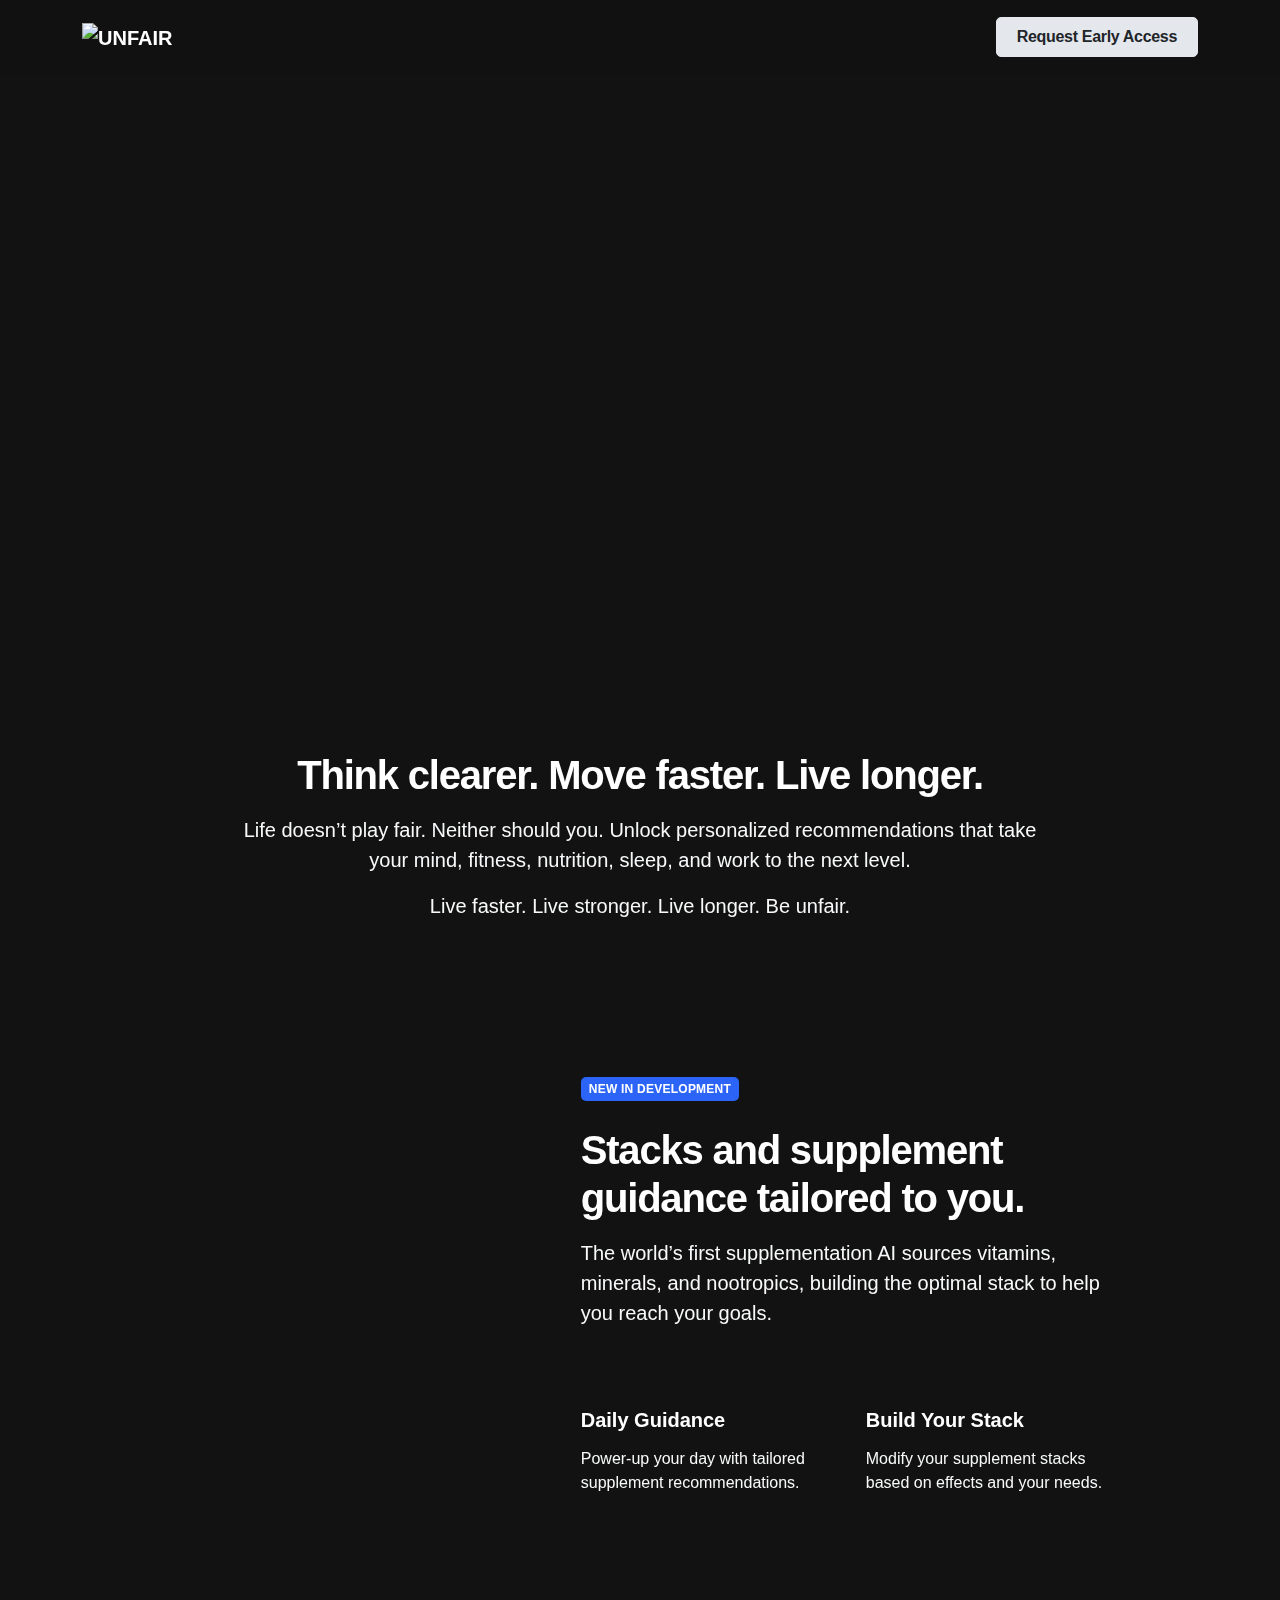
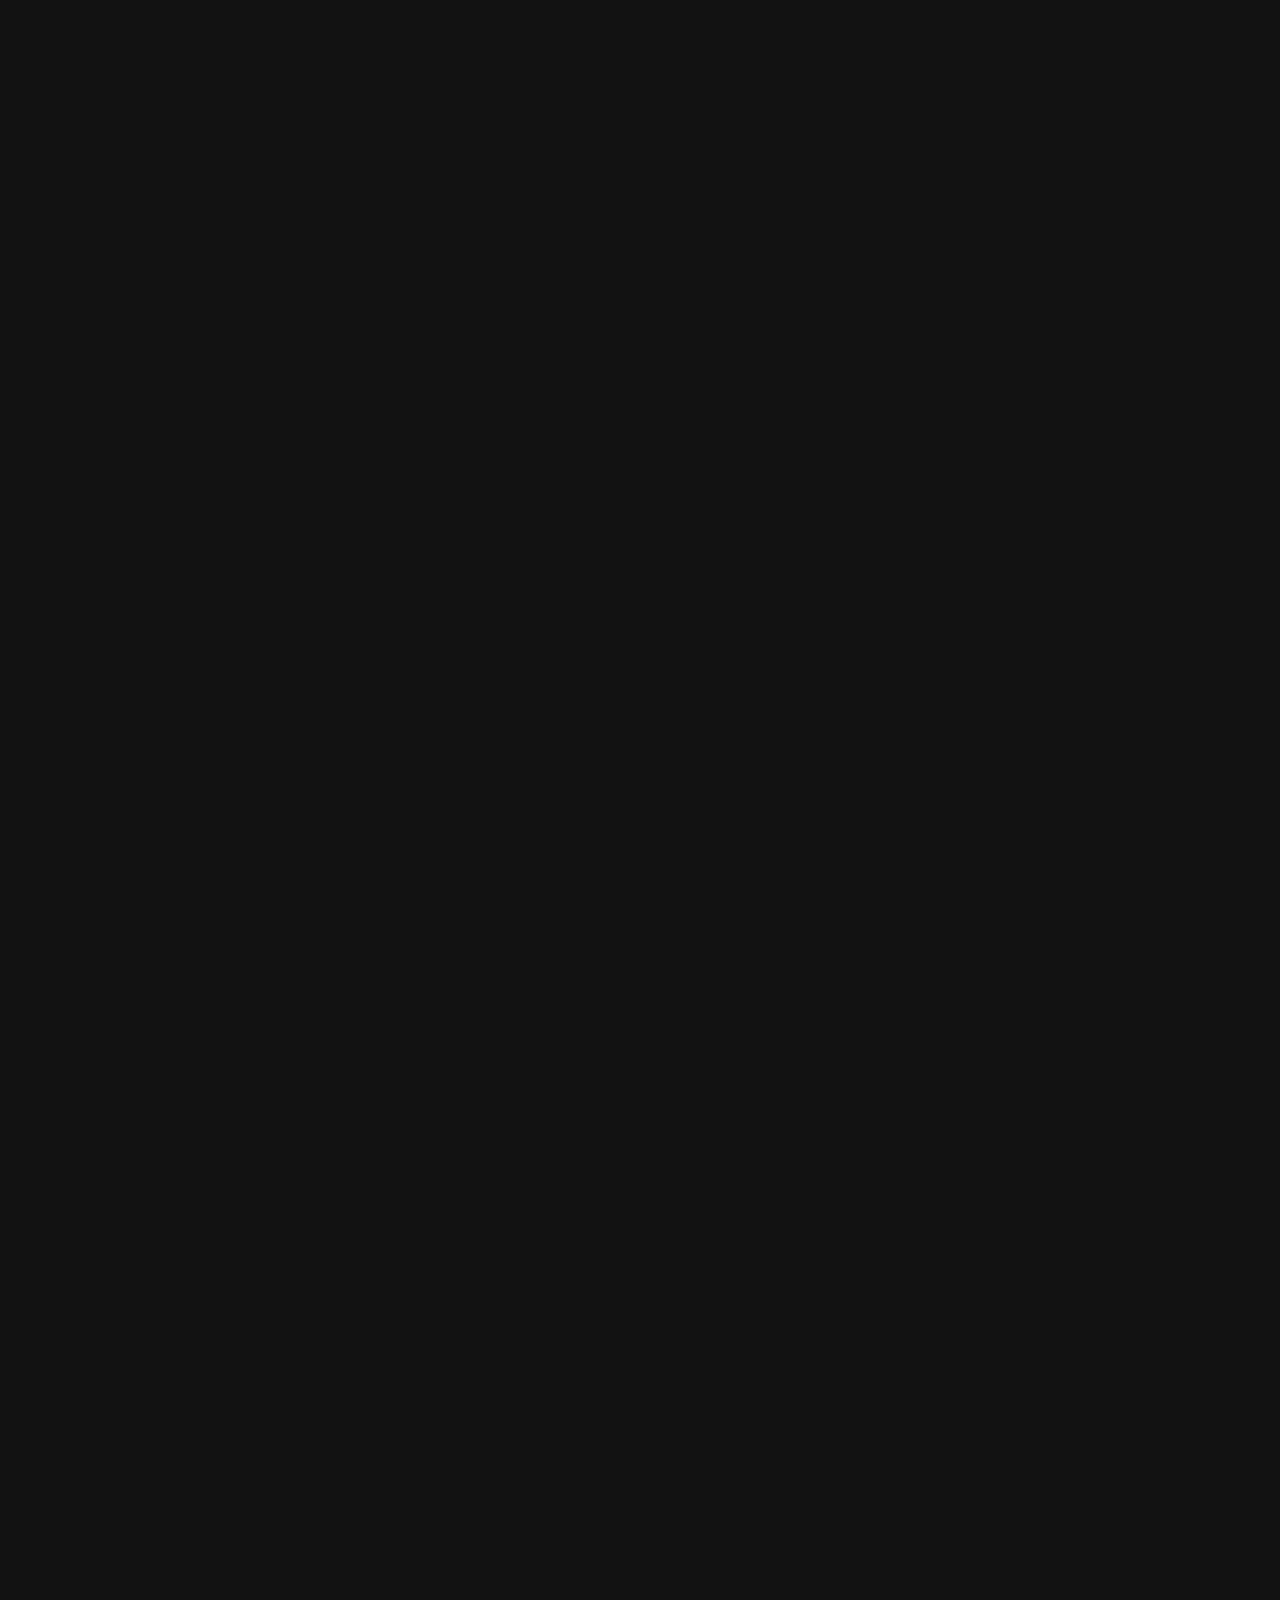
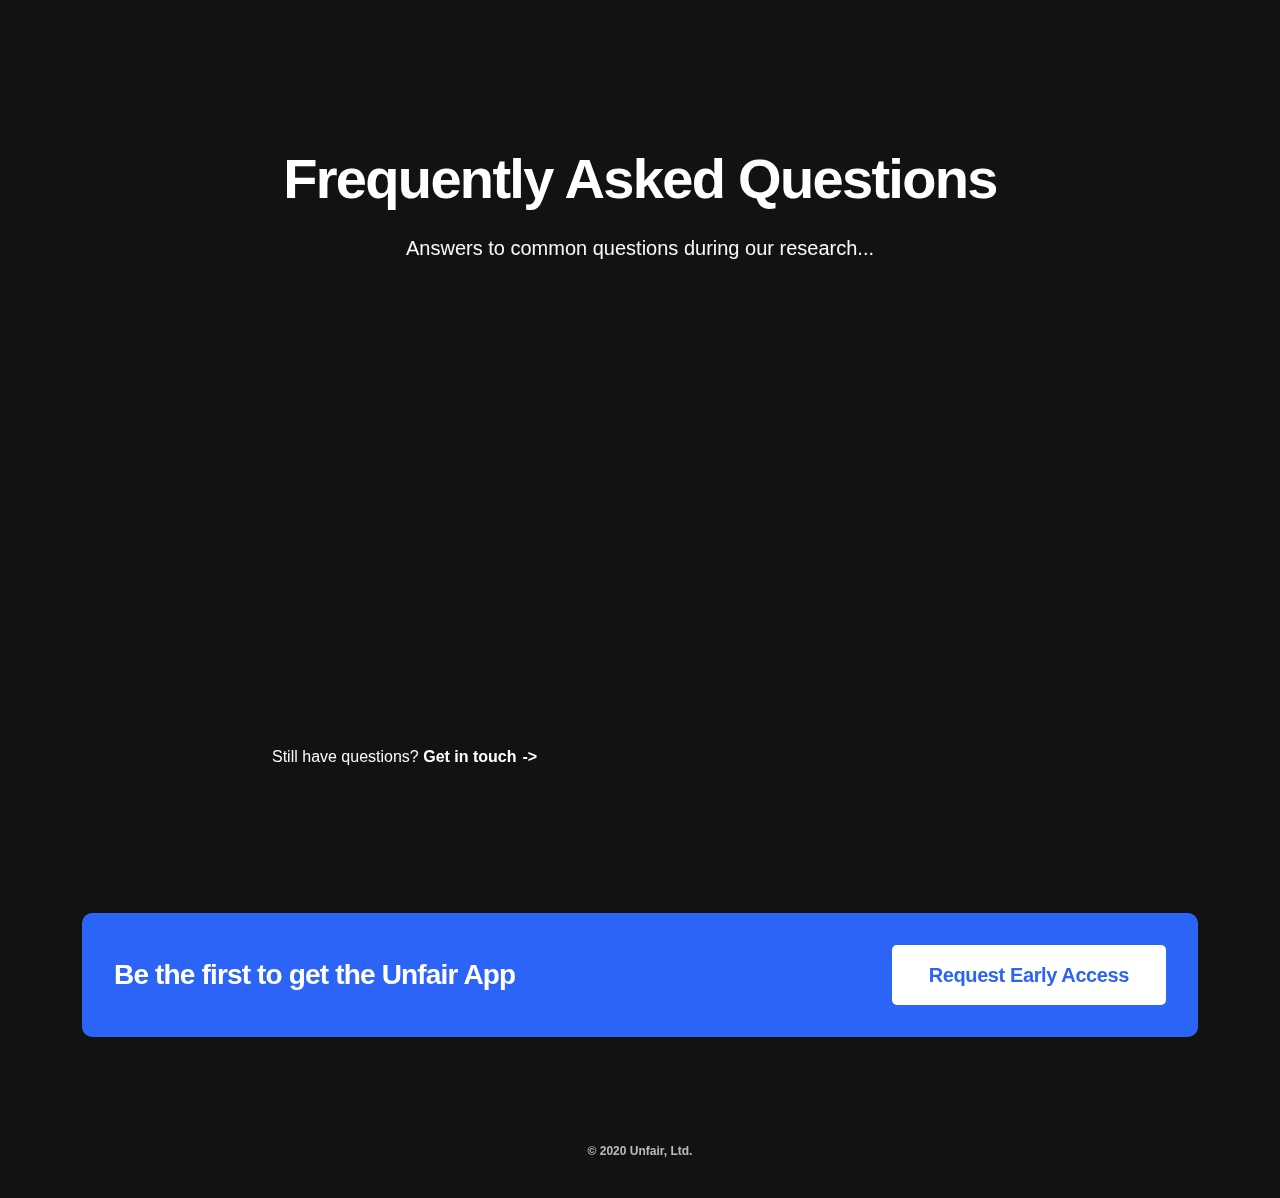
==== commit 28d037b9: "Content update from G" ====
--- a/index.html
+++ b/index.html
@@ -1 +1 @@
-<!doctypehtml><html lang=en><script>!function(e,t,a,n,g){e[n]=e[n]||[],e[n].push({"gtm.start":(new Date).getTime(),event:"gtm.js"});var m=t.getElementsByTagName(a)[0],r=t.createElement(a);r.async=!0,r.src="https://www.googletagmanager.com/gtm.js?id=GTM-TDHNC6F",m.parentNode.insertBefore(r,m)}(window,document,"script","dataLayer")</script><meta charset=utf-8><title>UNFAIR — MAXIMUM HUMAN PERFORMANCE</title><meta content="width=device-width,initial-scale=1"name=viewport><meta content="The first biohacking app for reaching ambitious goals."name=description><meta content=UNFAIR name=twitter:title><meta content=@UnfairLtd name=twitter:site><meta content=summary_large_image name=twitter:card><meta content=UNFAIR property=og:title><meta content="The first biohacking app for reaching ambitious goals."property=og:description><meta content=https://unfair.ltd/assets/img/app/app04.png property=og:image><meta content=https://unfair.ltd/ property=og:url><link href=assets/css/loaders/loader-typing.css rel=stylesheet media=all><link href=assets/css/theme.min.css rel=stylesheet media=all><link href=assets/fonts/Inter-UI.var.woff2 rel=preload as=font crossorigin=anonymous type=font/woff2><body class=bg-primary-3 data-smooth-scroll-offset=73><noscript><iframe height=0 src="https://www.googletagmanager.com/ns.html?id=GTM-TDHNC6F"style=display:none;visibility:hidden width=0></iframe></noscript><div class="bg-primary-3 loader"><div class=loading-animation></div></div><div class=navbar-container><nav class="navbar navbar-dark navbar-expand-lg"data-overlay data-sticky=top><div class=container><a class=navbar-brand href=/ ><img alt=UNFAIR src=assets/img/unfair-logo.png height=30px> </a><a class="fade-page btn btn-primary-2 ml-lg-3"href=https://unfairltd.typeform.com/to/blVkjX onclick='fathom("trackGoal","ZRMF96SM",0)'>Request Early Access</a></div></nav></div><div class="bg-primary-3 text-light o-hidden position-relative"data-overlay><section class="d-flex flex-column justify-content-center min-vh-70 o-hidden"><div class=container><div class="row justify-content-center align-items-center text-center"><div class="col-lg-9 col-xl-8 col-md-10 layer-3"data-aos=fade-up data-aos-delay=500><h1 class=display-3>The first biohacking<br>app for founders.</h1><div class=mb-4><p class="lead px-xl-5">Accelerate your unfair advantage by improving your mental and physical performance with small life hacks.</div><a class="mb-3 btn btn-lg mx-1 btn-primary-3"href=#features data-smooth-scroll>Learn More</a> <a class="fade-page btn btn-lg btn-primary-2 mb-3 mx-1"href=https://unfairltd.typeform.com/to/blVkjX onclick='fathom("trackGoal","ZRMF96SM",0)'>Request Early Access</a></div><div class="row justify-content-center"><div class="col-8 col-md mt-4 mt-lg-0"><img alt=Image src=assets/img/app/00_00_SPLASH_400.png srcset="assets/img/app/00_00_SPLASH_400@2x.png 2x"data-aos=fade-left></div></div></div></div></section><div class="divider flip-x"><img alt="graphical divider"src=assets/img/dividers/divider-2.svg class=bg-primary-3 data-inject-svg></div></div><section class="bg-primary-3 text-light text-center"id=features><div class=container><div class="row justify-content-center"><div class=col-xl-9><h2 class=h1>Life isn't fair. Don't play by the rules.</h2><p class=lead>Unfair unlocks your mental and physical performance through personalized recommendations for your mind, fitness, nutrition, sleep, and work.<p class=lead>Live faster. Live stronger. Live longer. Be unfair.</div></div></div></section><section class="bg-primary-3 text-light pt-0"><div class=container><div class="row align-items-center justify-content-around"><div class="d-flex col-lg-4 col-md-3 col-xl-3 mb-5 mb-md-0"data-aos=fade-right><div class="row justify-content-center"><div class="col-8 col-md"><img alt=Screenshot src=assets/img/app/app.png srcset="assets/img/app/app@2x.png 2x"></div></div></div><div class="d-flex flex-column col-lg-6 col-md-8"><div class=mb-3><span class="badge badge-primary">New in development</span><h3 class="h1 mt-3">Personalized daily supplement guidance.</h3><p class=lead>From vitamins and minerals to complex nootropics, find the right supplement stack for your goals.</div><div class=row><div class=col-6><img alt="apple-watch icon"src=assets/img/icons/theme/code/thunder-circle.svg class="icon bg-primary icon-md"data-inject-svg><div class=mt-2><h5>Daily Recommendation</h5></div><p>Optimize your day with personalized supplement recommendations.</div><div class=col-6><img alt="menu icon"src=assets/img/icons/theme/text/menu.svg class="icon bg-primary icon-md"data-inject-svg><div class=mt-2><h5>Build Your Stack</h5></div><p>Modify your supplement stack as you uncover what works for you or what doesn't.</div></div></div></div></div></section><section class="bg-primary-3 text-light pt-0"><div class=container><div class=row><div class="d-flex col-lg-4 col-sm-6 mb-4"data-aos=fade-up data-aos-delay=100><img alt=icon src=assets/img/icons/theme/devices/diagnostics.svg class="icon bg-primary icon-md"data-inject-svg><div class=ml-3><h5>HealthKit Integration</h5><div>Unfair is built exclusively for iOS and integrated with Apple HealthKit to personalize your recommendations.</div></div></div><div class="d-flex col-lg-4 col-sm-6 mb-4"data-aos=fade-up data-aos-delay=300><img alt=icon src=assets/img/icons/theme/general/smile.svg class="icon bg-primary icon-md"data-inject-svg><div class=ml-3><h5>Personalized</h5><div>An intelligent, science-based onboarding personalizes your experience from day one.</div></div></div><div class="d-flex col-lg-4 col-sm-6 mb-4"data-aos=fade-up data-aos-delay=200><img alt=icon src=assets/img/icons/theme/devices/apple-watch.svg class="icon bg-primary icon-md"data-inject-svg><div class=ml-3><h5>Apple Watch Integration</h5><div>Recommendations, daily reminders, and quick feedback integrated with Apple Watch.</div></div></div><div class="d-flex col-lg-4 col-sm-6 mb-4"data-aos=fade-up data-aos-delay=400><img alt=icon src=assets/img/icons/theme/media/media-library-1.svg class="icon bg-primary icon-md"data-inject-svg><div class=ml-3><h5>Media Library</h5><div>A curated library of interviews and discussions featuring founders and optimization visionaries.</div></div></div><div class="d-flex col-lg-4 col-sm-6 mb-4"data-aos=fade-up data-aos-delay=500><img alt=icon src=assets/img/icons/theme/map/marker-1.svg class="icon bg-primary icon-md"data-inject-svg><div class=ml-3><h5>Local Doctors & Stores</h5><div>Go beyond the app and connect with medical practioners or retailers in your local area.</div></div></div><div class="d-flex col-lg-4 col-sm-6 mb-4"data-aos=fade-up data-aos-delay=600><img alt=icon src=assets/img/icons/theme/communication/group-chat.svg class="icon bg-primary icon-md"data-inject-svg><div class=ml-3><h5>Unfair Community</h5><div>An exclusive community for sharing insights, tips, and learnings.</div></div></div></div></div></section><section class="bg-primary-3 text-light pb-0"><div class=container data-aos=fade-up><div class="row align-items-center justify-content-around"><div class="col-xl-6 col-md-5 mb-4 mb-md-0"><img alt="Water Cell Image"src=assets/img/water-cell-web-square.jpg class="rounded shadow-3d"srcset="assets/img/water-cell-web-square@2x.jpg 2x"></div><div class="col-xl-6 col-md-7"><div class="row justify-content-center"><div class="col-xl-8 col-lg-10"><span class="badge badge-primary">Our Mission</span><div class=my-3><span class=h1>Helping ambitious people reach their ambitious goals.</span></div><p class=lead>We're on a mission to help people live unfair lives: faster, longer, and stronger. We believe that in order to achieve our mission, we have to build a trusted brand, a mindset, and a product.<p class="mb-0 lead">We're getting started with a personalized mobile experience, but like you, we have big, ambitious goals for where we can take this.</div></div></div></div></div></section><section class="m-0 p-0"><div class="container py-6"><div class="row align-items-center content-centered mb-3"><div class="col-lg-4 col-xl-3 col-md-6 mb-3"data-aos=fade-up data-aos-delay=NaN><div class="bg-primary-3 text-light border-primary-4 card card-body align-items-center card-lg"><span class="badge badge-primary-5 badge-top">Founder</span> <img alt="Stephen M. Walker II"src=assets/img/avatars/stephen.jpg class="mb-3 avatar avatar-xlg"><h5 class=mb-0>Stephen</h5><ul class=nav><li class=nav-item><a class="fade-page nav-link"href=http://linkedin.com/in/stephenwalker/ ><img alt="linkedin social icon"src=assets/img/icons/social/linkedin.svg class="icon undefined"data-inject-svg></a></ul></div></div><div class="col-lg-4 col-xl-3 col-md-6 mb-3"data-aos=fade-up data-aos-delay=NaN><div class="bg-primary-3 text-light border-primary-4 card card-body align-items-center card-lg"><span class="badge badge-primary-5 badge-top">Founder</span> <img alt="Guillaume Champeau"src=assets/img/avatars/g2.jpg class="mb-3 avatar avatar-xlg"><h5 class=mb-0>Guillaume</h5><ul class=nav><li class=nav-item><a class="fade-page nav-link"href=https://www.linkedin.com/in/guillaumedchampeau/ ><img alt="linkedin social icon"src=assets/img/icons/social/linkedin.svg class="icon undefined"data-inject-svg></a></ul></div></div></div></div></section><section class=pb-0 id=faq><div class=container><div class="row justify-content-center mb-5"><div class="text-light text-center col-lg-9 col-xl-12"><h2 class="display-4 mx-xl-6">Frequently Asked Questions</h2><p class=lead>Answers to common questions during our research...</div><div class="col-lg-9 col-xl-8"><div class=my-4><div class="bg-primary-3 text-light border-primary-4 card card-body card-sm hover-shadow-sm mb-2"data-aos=fade-up data-aos-delay=NaN><div class=accordion-panel-title role=button aria-controls=panel-1 aria-expanded=false data-target=#panel-1 data-toggle=collapse><span class="mb-0 h6">What is biohacking?</span> <img alt="plus interface icon"src=assets/img/icons/interface/plus.svg class=icon data-inject-svg></div><div class=collapse id=panel-1><div class=pt-3><p>Biohacking is using science and technology to make your body function better and more efficiently. Drinking coffee in the morning to improve mental performance is the simplest and most commmon example.</div></div></div><div class="bg-primary-3 text-light border-primary-4 card card-body card-sm hover-shadow-sm mb-2"data-aos=fade-up data-aos-delay=NaN><div class=accordion-panel-title role=button aria-controls=panel-2 aria-expanded=false data-target=#panel-2 data-toggle=collapse><span class="mb-0 h6">Why not just take a multi-vitamin?</span> <img alt="plus interface icon"src=assets/img/icons/interface/plus.svg class=icon data-inject-svg></div><div class=collapse id=panel-2><div class=pt-3><p>Most multi-vitamins are worthless. They aren't formulated for you and will likely have too much or too little of certain nutrients. Additionally, most brands are low quality with fillers or additives.</div></div></div><div class="bg-primary-3 text-light border-primary-4 card card-body card-sm hover-shadow-sm mb-2"data-aos=fade-up data-aos-delay=NaN><div class=accordion-panel-title role=button aria-controls=panel-3 aria-expanded=false data-target=#panel-3 data-toggle=collapse><span class="mb-0 h6">What science can you trust?</span> <img alt="plus interface icon"src=assets/img/icons/interface/plus.svg class=icon data-inject-svg></div><div class=collapse id=panel-3><div class=pt-3><p>We're on a mission to help people live unfair lives: faster, longer, and stronger. We believe that in order to achieve our mission, we have to build a trusted brand, a mindset, and a product.</div></div></div><div class="bg-primary-3 text-light border-primary-4 card card-body card-sm hover-shadow-sm mb-2"data-aos=fade-up data-aos-delay=NaN><div class=accordion-panel-title role=button aria-controls=panel-4 aria-expanded=false data-target=#panel-4 data-toggle=collapse><span class="mb-0 h6">Can you actually live longer?</span> <img alt="plus interface icon"src=assets/img/icons/interface/plus.svg class=icon data-inject-svg></div><div class=collapse id=panel-4><div class=pt-3><p>We're on a mission to help people live unfair lives: faster, longer, and stronger. We believe that in order to achieve our mission, we have to build a trusted brand, a mindset, and a product.</div></div></div><div class="bg-primary-3 text-light border-primary-4 card card-body card-sm hover-shadow-sm mb-2"data-aos=fade-up data-aos-delay=NaN><div class=accordion-panel-title role=button aria-controls=panel-5 aria-expanded=false data-target=#panel-5 data-toggle=collapse><span class="mb-0 h6">Why is this called Unfair?</span> <img alt="plus interface icon"src=assets/img/icons/interface/plus.svg class=icon data-inject-svg></div><div class=collapse id=panel-5><div class=pt-3><p>We're on a mission to help people live unfair lives: faster, longer, and stronger. We believe that in order to achieve our mission, we have to build a trusted brand, a mindset, and a product.</div></div></div></div><span class=text-light>Still have questions? <a class=hover-arrow href=# data-target=#ask-modal data-toggle=modal>Get in touch</a></span><div class="fade modal"role=dialog aria-hidden=true id=ask-modal tabindex=-1><div class="modal-dialog modal-dialog-centered"role=document><div class=modal-content><div class=modal-body><button class=close type=button aria-label=Close data-dismiss=modal><img alt="cross interface icon"src=assets/img/icons/interface/cross.svg class="icon bg-dark"data-inject-svg></button><div class=m-3><ul class="justify-content-center avatars"><li><img alt=Stephen src=assets/img/avatars/stephen.jpg class="avatar avatar-lg"><li><img alt=G src=assets/img/avatars/g.jpg class="avatar avatar-lg"></ul><div class="text-center my-3"><h4 class="h3 mb-1">Ask us anything</h4><p>Want to know more about Unfair?</div><form action=/forms/smtp.php data-form-email novalidate><div class=form-group><input class=form-control name=contact-name placeholder="Your Name"required></div><div class=form-group><input class=form-control name=contact-email placeholder="Email Address"required type=email></div><div class=form-group><textarea class=form-control name=contact-box-message placeholder="Type your message here"required rows=5></textarea></div><div data-recaptcha data-sitekey=INSERT_YOUR_RECAPTCHA_V2_SITEKEY_HERE></div><div class="alert d-none alert-danger"role=alert data-error-message>Please fill all fields correctly.</div><div class="alert d-none alert-success"role=alert data-success-message>Thanks, a member of our team will be in touch shortly.</div><button class="btn btn-primary btn-block btn-loading"type=submit data-loading-text=Sending><img alt="loading icon"src=assets/img/icons/theme/code/loading.svg class=icon data-inject-svg> <span>Send</span></button></form></div></div></div></div></div></div></div></div></section><footer class="bg-primary-3 text-light pb-4"id=footer><div class=container><div class="row mb-5"><div class=col><div class="text-light card card-body bg-primary border-0 mb-0 o-hidden"><div class="d-flex flex-column align-items-center flex-md-row justify-content-between position-relative"><div class="text-center h3 mb-md-0">Be the first to get the Unfair App</div><a class="fade-page btn btn-lg btn-white"href=https://unfairltd.typeform.com/to/blVkjX onclick='fathom("trackGoal","ZRMF96SM",0)'>Request Early Access</a></div></div></div></div><div class="row justify-content-center mb-2"><div class=col-auto><ul class=nav><li class=nav-item><a class="fade-page nav-link"href=https://instagram.com/UnfairHQ><img alt="instagram social icon"src=assets/img/icons/social/instagram.svg class="icon undefined"data-inject-svg></a><li class=nav-item><a class="fade-page nav-link"href=https://medium.com/UnfairHQ><img alt="medium social icon"src=assets/img/icons/social/medium.svg class="icon undefined"data-inject-svg></a><li class=nav-item><a class="fade-page nav-link"href=https://twitter.com/UnfairLtd><img alt="twitter social icon"src=assets/img/icons/social/twitter.svg class="icon undefined"data-inject-svg></a></ul></div></div><div class="row justify-content-center"><div class="text-center col col-md-auto"><small class=text-muted>© 2020 Unfair, Ltd.</small></div></div></div></footer><a class="btn btn-primary back-to-top btn-round"href=# data-smooth-scroll data-aos=fade-up data-aos-mirror=true data-aos-offset=2000 data-aos-once=false><img alt="arrow-up icon"src=assets/img/icons/theme/navigation/arrow-up.svg class=icon data-inject-svg></a><script src=assets/js/jquery.min.js></script><script src=assets/js/popper.min.js></script><script src=assets/js/bootstrap.js></script><script src=assets/js/aos.js></script><script src=assets/js/smooth-scroll.polyfills.min.js></script><script src=assets/js/svg-injector.umd.production.js></script><script src=assets/js/isotope.pkgd.min.js></script><script src=assets/js/ion.rangeSlider.min.js></script><script src=assets/js/plyr.polyfilled.min.js></script><script src=assets/js/prism.js></script><script src=assets/js/scrollMonitor.js></script><script src=assets/js/site.js></script><script>window.addEventListener("load",function(){document.querySelector("body").classList.add("loaded")})</script><script>!function(t,e,a,c,s,n){e[c]=e[c]||function(){(e[c].q=e[c].q||[]).push(arguments)},s=t.createElement("script"),n=t.getElementsByTagName("script")[0],s.async=1,s.src="https://cdn.usefathom.com/tracker.js",s.id="fathom-script",n.parentNode.insertBefore(s,n)}(document,window,0,"fathom"),fathom("set","siteId","KSCHMWXO"),fathom("trackPageview")</script>
+<!doctypehtml><html lang=en><script>!function(e,t,a,n,g){e[n]=e[n]||[],e[n].push({"gtm.start":(new Date).getTime(),event:"gtm.js"});var m=t.getElementsByTagName(a)[0],r=t.createElement(a);r.async=!0,r.src="https://www.googletagmanager.com/gtm.js?id=GTM-TDHNC6F",m.parentNode.insertBefore(r,m)}(window,document,"script","dataLayer")</script><meta charset=utf-8><title>UNFAIR — MAXIMUM HUMAN PERFORMANCE</title><meta content="width=device-width,initial-scale=1"name=viewport><meta content="The first AI-powered biohacking app for ambitious people with ambitious goals."name=description><meta content=UNFAIR name=twitter:title><meta content=@UnfairLtd name=twitter:site><meta content=summary_large_image name=twitter:card><meta content=UNFAIR property=og:title><meta content="The first AI-powered biohacking app for ambitious people with ambitious goals."property=og:description><meta content=https://unfair.ltd/assets/img/app/app04.png property=og:image><meta content=https://unfair.ltd/ property=og:url><link href=assets/css/loaders/loader-typing.css rel=stylesheet media=all><link href=assets/css/theme.min.css rel=stylesheet media=all><link href=assets/fonts/Inter-UI.woff2 rel=preload as=font crossorigin=anonymous type=font/woff2><body class=bg-primary-3 data-smooth-scroll-offset=73><noscript><iframe height=0 src="https://www.googletagmanager.com/ns.html?id=GTM-TDHNC6F"style=display:none;visibility:hidden width=0></iframe></noscript><div class="bg-primary-3 loader"><div class=loading-animation></div></div><div class=navbar-container><nav class="navbar navbar-dark navbar-expand-lg"data-overlay data-sticky=top><div class=container><a class=navbar-brand href=/ ><img alt=UNFAIR src=assets/img/unfair-logo.png height=30px> </a><a class="fade-page btn btn-primary-2 ml-lg-3"href=https://unfairltd.typeform.com/to/blVkjX onclick='fathom("trackGoal","ZRMF96SM",0)'>Request Early Access</a></div></nav></div><div class="bg-primary-3 text-light o-hidden position-relative"data-overlay><section class="d-flex flex-column justify-content-center min-vh-70 o-hidden"><div class=container><div class="row justify-content-center align-items-center text-center"><div class="col-lg-9 col-xl-8 col-md-10 layer-3"data-aos=fade-up data-aos-delay=500><h1 class=display-3>The first AI-powered<br>biohacking app.</h1><div class=mb-4><p class="lead px-xl-5">Accelerate your unfair advantage by improving your mental and physical performance with supplements and small life hacks.</div><a class="mb-3 btn btn-lg mx-1 btn-primary-3"href=#features data-smooth-scroll>Learn More</a> <a class="fade-page btn btn-lg btn-primary-2 mb-3 mx-1"href=https://unfairltd.typeform.com/to/blVkjX onclick='fathom("trackGoal","ZRMF96SM",0)'>Request Early Access</a></div><div class="row justify-content-center"><div class="col-8 col-md mt-4 mt-lg-0"><img alt=Image src=assets/img/app/00_00_SPLASH_400.png srcset="assets/img/app/00_00_SPLASH_400@2x.png 2x"data-aos=fade-left></div></div></div></div></section><div class="divider flip-x"><img alt="graphical divider"src=assets/img/dividers/divider-2.svg class=bg-primary-3 data-inject-svg></div></div><section class="bg-primary-3 text-light text-center"id=features><div class=container><div class="row justify-content-center"><div class=col-xl-9><h2 class=h1>Think clearer. Move faster. Live longer.</h2><p class=lead>Life doesn’t play fair. Neither should you. Unlock personalized recommendations that take your mind, fitness, nutrition, sleep, and work to the next level.<br><p class=lead>Live faster. Live stronger. Live longer. Be unfair.</div></div></div></section><section class="bg-primary-3 text-light pt-0"><div class=container><div class="row align-items-center justify-content-around"><div class="d-flex col-lg-4 col-md-3 col-xl-3 mb-5 mb-md-0"data-aos=fade-right><div class="row justify-content-center"><div class="col-8 col-md"><img alt=Screenshot src=assets/img/app/app.png srcset="assets/img/app/app@2x.png 2x"></div></div></div><div class="d-flex flex-column col-lg-6 col-md-8"><div class=mb-3><span class="badge badge-primary">New in development</span><h3 class="h1 mt-3">Stacks and supplement guidance tailored to you.</h3><p class=lead>The world’s first supplementation AI sources vitamins, minerals, and nootropics, building the optimal stack to help you reach your goals.</div><div class=row><div class=col-6><img alt="apple-watch icon"src=assets/img/icons/theme/code/thunder-circle.svg class="icon bg-primary icon-md"data-inject-svg><div class=mt-2><h5>Daily Guidance</h5></div><p>Power-up your day with tailored supplement recommendations.</div><div class=col-6><img alt="menu icon"src=assets/img/icons/theme/text/menu.svg class="icon bg-primary icon-md"data-inject-svg><div class=mt-2><h5>Build Your Stack</h5></div><p>Modify your supplement stacks based on effects and your needs.</div></div></div></div></div></section><section class="bg-primary-3 text-light pt-0"><div class=container><div class=row><div class="d-flex col-lg-4 col-sm-6 mb-4"data-aos=fade-up data-aos-delay=300><img alt=icon src=assets/img/icons/theme/general/shield-check.svg class="icon bg-primary icon-md"data-inject-svg><div class=ml-3><h5>Powered by Science</h5><div>Science-based personalization and recommendations, vetted by our Scientific Advisory Board.</div></div></div><div class="d-flex col-lg-4 col-sm-6 mb-4"data-aos=fade-up data-aos-delay=600><img alt=icon src=assets/img/icons/theme/communication/group-chat.svg class="icon bg-primary icon-md"data-inject-svg><div class=ml-3><h5>Unfair Community</h5><div>An exclusive self-optimization community to share insights, tips and learnings.</div></div></div><div class="d-flex col-lg-4 col-sm-6 mb-4"data-aos=fade-up data-aos-delay=500><img alt=icon src=assets/img/icons/theme/map/marker-1.svg class="icon bg-primary icon-md"data-inject-svg><div class=ml-3><h5>Local Doctors & Stores</h5><div>Go beyond the app and connect with best-in-class practitioners and retailers in your local area.</div></div></div><div class="d-flex col-lg-4 col-sm-6 mb-4"data-aos=fade-up data-aos-delay=100><img alt=icon src=assets/img/icons/theme/devices/diagnostics.svg class="icon bg-primary icon-md"data-inject-svg><div class=ml-3><h5>HealthKit Integration</h5><div>Exclusively built for iOS and integrated with Apple HealthKit to personalize your recommendations.</div></div></div><div class="d-flex col-lg-4 col-sm-6 mb-4"data-aos=fade-up data-aos-delay=200><img alt=icon src=assets/img/icons/theme/devices/apple-watch.svg class="icon bg-primary icon-md"data-inject-svg><div class=ml-3><h5>Apple Watch Integration</h5><div>Integrated with Apple Watch for on the go recommendations, daily reminders, and quick feedback.</div></div></div><div class="d-flex col-lg-4 col-sm-6 mb-4"data-aos=fade-up data-aos-delay=400><img alt=icon src=assets/img/icons/theme/media/media-library-1.svg class="icon bg-primary icon-md"data-inject-svg><div class=ml-3><h5>Knowledge Library</h5><div>A curated library of interviews and discussions featuring founders, biohackers, and self-optimization visionaries.</div></div></div></div></div></section><section class="bg-primary-3 text-light pb-0"><div class=container data-aos=fade-up><div class="row align-items-center justify-content-around"><div class="col-xl-6 col-md-5 mb-4 mb-md-0"><img alt="Water Cell Image"src=assets/img/water-cell-web-square.jpg class="rounded shadow-3d"srcset="assets/img/water-cell-web-square@2x.jpg 2x"></div><div class="col-xl-6 col-md-7"><div class="row justify-content-center"><div class="col-xl-8 col-lg-10"><span class="badge badge-primary">Our Mission</span><div class=my-3><span class=h1>Enabling ambitious people reach their goals.</span></div><p class=lead>We're on a mission to help you gain an unfair advantage so you can reach your ambitious goal faster while living stronger and longer. We believe that in order to achieve our mission we need to build an innovative, trusted brand and product.<p class="mb-0 lead">Our first step is a personalized mobile experience, but like you, we have ambitious goals.</div></div></div></div></div></section><section class="m-0 p-0"><div class="container py-6"><div class="row align-items-center content-centered mb-3"><div class="col-lg-4 col-xl-3 col-md-6 mb-3"data-aos=fade-up data-aos-delay=NaN><div class="bg-primary-3 text-light border-primary-4 card card-body align-items-center card-lg"><span class="badge badge-primary-5 badge-top">Founder</span> <img alt="Stephen M. Walker II"src=assets/img/avatars/stephen.jpg class="mb-3 avatar avatar-xlg"><h5 class=mb-0>Stephen</h5><ul class=nav><li class=nav-item><a class="fade-page nav-link"href=http://linkedin.com/in/stephenwalker/ ><img alt="linkedin social icon"src=assets/img/icons/social/linkedin.svg class="icon undefined"data-inject-svg></a></ul></div></div><div class="col-lg-4 col-xl-3 col-md-6 mb-3"data-aos=fade-up data-aos-delay=NaN><div class="bg-primary-3 text-light border-primary-4 card card-body align-items-center card-lg"><span class="badge badge-primary-5 badge-top">Founder</span> <img alt="Guillaume Champeau"src=assets/img/avatars/g2.jpg class="mb-3 avatar avatar-xlg"><h5 class=mb-0>Guillaume</h5><ul class=nav><li class=nav-item><a class="fade-page nav-link"href=https://www.linkedin.com/in/guillaumedchampeau/ ><img alt="linkedin social icon"src=assets/img/icons/social/linkedin.svg class="icon undefined"data-inject-svg></a></ul></div></div></div></div></section><section class=pb-0 id=faq><div class=container><div class="row justify-content-center mb-5"><div class="text-light text-center col-lg-9 col-xl-12"><h2 class="display-4 mx-xl-6">Frequently Asked Questions</h2><p class=lead>Answers to common questions during our research...</div><div class="col-lg-9 col-xl-8"><div class=my-4><div class="bg-primary-3 text-light border-primary-4 card card-body card-sm hover-shadow-sm mb-2"data-aos=fade-up data-aos-delay=NaN><div class=accordion-panel-title role=button aria-controls=panel-1 aria-expanded=false data-target=#panel-1 data-toggle=collapse><span class="mb-0 h6">What is biohacking?</span> <img alt="plus interface icon"src=assets/img/icons/interface/plus.svg class=icon data-inject-svg></div><div class=collapse id=panel-1><div class=pt-3><p>Biohacking is using science and technology to make your body function better and more efficiently. Drinking coffee in the morning to improve mental performance is the simplest and most commmon example.</div></div></div><div class="bg-primary-3 text-light border-primary-4 card card-body card-sm hover-shadow-sm mb-2"data-aos=fade-up data-aos-delay=NaN><div class=accordion-panel-title role=button aria-controls=panel-2 aria-expanded=false data-target=#panel-2 data-toggle=collapse><span class="mb-0 h6">Why not just take a multi-vitamin?</span> <img alt="plus interface icon"src=assets/img/icons/interface/plus.svg class=icon data-inject-svg></div><div class=collapse id=panel-2><div class=pt-3><p>Most multi-vitamins are worthless. They aren't formulated for you and will likely have too much or too little of certain nutrients. Additionally, most brands are low quality with fillers or additives.</div></div></div><div class="bg-primary-3 text-light border-primary-4 card card-body card-sm hover-shadow-sm mb-2"data-aos=fade-up data-aos-delay=NaN><div class=accordion-panel-title role=button aria-controls=panel-3 aria-expanded=false data-target=#panel-3 data-toggle=collapse><span class="mb-0 h6">What science can you trust?</span> <img alt="plus interface icon"src=assets/img/icons/interface/plus.svg class=icon data-inject-svg></div><div class=collapse id=panel-3><div class=pt-3><p>We're on a mission to help people live unfair lives: faster, longer, and stronger. We believe that in order to achieve our mission, we have to build a trusted brand, a mindset, and a product.</div></div></div><div class="bg-primary-3 text-light border-primary-4 card card-body card-sm hover-shadow-sm mb-2"data-aos=fade-up data-aos-delay=NaN><div class=accordion-panel-title role=button aria-controls=panel-4 aria-expanded=false data-target=#panel-4 data-toggle=collapse><span class="mb-0 h6">Can you actually live longer?</span> <img alt="plus interface icon"src=assets/img/icons/interface/plus.svg class=icon data-inject-svg></div><div class=collapse id=panel-4><div class=pt-3><p>We're on a mission to help people live unfair lives: faster, longer, and stronger. We believe that in order to achieve our mission, we have to build a trusted brand, a mindset, and a product.</div></div></div><div class="bg-primary-3 text-light border-primary-4 card card-body card-sm hover-shadow-sm mb-2"data-aos=fade-up data-aos-delay=NaN><div class=accordion-panel-title role=button aria-controls=panel-5 aria-expanded=false data-target=#panel-5 data-toggle=collapse><span class="mb-0 h6">Why is this called Unfair?</span> <img alt="plus interface icon"src=assets/img/icons/interface/plus.svg class=icon data-inject-svg></div><div class=collapse id=panel-5><div class=pt-3><p>We're on a mission to help people live unfair lives: faster, longer, and stronger. We believe that in order to achieve our mission, we have to build a trusted brand, a mindset, and a product.</div></div></div></div><span class=text-light>Still have questions? <a class=hover-arrow href=# data-target=#ask-modal data-toggle=modal>Get in touch</a></span><div class="fade modal"role=dialog aria-hidden=true id=ask-modal tabindex=-1><div class="modal-dialog modal-dialog-centered"role=document><div class=modal-content><div class=modal-body><button class=close type=button aria-label=Close data-dismiss=modal><img alt="cross interface icon"src=assets/img/icons/interface/cross.svg class="icon bg-dark"data-inject-svg></button><div class=m-3><ul class="justify-content-center avatars"><li><img alt=Stephen src=assets/img/avatars/stephen.jpg class="avatar avatar-lg"><li><img alt=G src=assets/img/avatars/g.jpg class="avatar avatar-lg"></ul><div class="text-center my-3"><h4 class="h3 mb-1">Ask us anything</h4><p>Want to know more about Unfair?</div><form action=/forms/smtp.php data-form-email novalidate><div class=form-group><input class=form-control name=contact-name placeholder="Your Name"required></div><div class=form-group><input class=form-control name=contact-email placeholder="Email Address"required type=email></div><div class=form-group><textarea class=form-control name=contact-box-message placeholder="Type your message here"required rows=5></textarea></div><div data-recaptcha data-sitekey=INSERT_YOUR_RECAPTCHA_V2_SITEKEY_HERE></div><div class="alert d-none alert-danger"role=alert data-error-message>Please fill all fields correctly.</div><div class="alert d-none alert-success"role=alert data-success-message>Thanks, a member of our team will be in touch shortly.</div><button class="btn btn-primary btn-block btn-loading"type=submit data-loading-text=Sending><img alt="loading icon"src=assets/img/icons/theme/code/loading.svg class=icon data-inject-svg> <span>Send</span></button></form></div></div></div></div></div></div></div></div></section><footer class="bg-primary-3 text-light pb-4"id=footer><div class=container><div class="row mb-5"><div class=col><div class="text-light card card-body bg-primary border-0 mb-0 o-hidden"><div class="d-flex flex-column align-items-center flex-md-row justify-content-between position-relative"><div class="text-center h3 mb-md-0">Be the first to get the Unfair App</div><a class="fade-page btn btn-lg btn-white"href=https://unfairltd.typeform.com/to/blVkjX onclick='fathom("trackGoal","ZRMF96SM",0)'>Request Early Access</a></div></div></div></div><div class="row justify-content-center mb-2"><div class=col-auto><ul class=nav><li class=nav-item><a class="fade-page nav-link"href=https://instagram.com/UnfairHQ><img alt="instagram social icon"src=assets/img/icons/social/instagram.svg class="icon undefined"data-inject-svg></a><li class=nav-item><a class="fade-page nav-link"href=https://medium.com/UnfairHQ><img alt="medium social icon"src=assets/img/icons/social/medium.svg class="icon undefined"data-inject-svg></a><li class=nav-item><a class="fade-page nav-link"href=https://twitter.com/UnfairLtd><img alt="twitter social icon"src=assets/img/icons/social/twitter.svg class="icon undefined"data-inject-svg></a></ul></div></div><div class="row justify-content-center"><div class="text-center col col-md-auto"><small class=text-muted>© 2020 Unfair, Ltd.</small></div></div></div></footer><a class="btn btn-primary back-to-top btn-round"href=# data-smooth-scroll data-aos=fade-up data-aos-mirror=true data-aos-offset=2000 data-aos-once=false><img alt="arrow-up icon"src=assets/img/icons/theme/navigation/arrow-up.svg class=icon data-inject-svg></a><script src=assets/js/jquery.min.js></script><script src=assets/js/popper.min.js></script><script src=assets/js/bootstrap.js></script><script src=assets/js/aos.js></script><script src=assets/js/smooth-scroll.polyfills.min.js></script><script src=assets/js/svg-injector.umd.production.js></script><script src=assets/js/isotope.pkgd.min.js></script><script src=assets/js/ion.rangeSlider.min.js></script><script src=assets/js/plyr.polyfilled.min.js></script><script src=assets/js/prism.js></script><script src=assets/js/scrollMonitor.js></script><script src=assets/js/site.js></script><script>window.addEventListener("load",function(){document.querySelector("body").classList.add("loaded")})</script><script>!function(t,e,a,c,s,n){e[c]=e[c]||function(){(e[c].q=e[c].q||[]).push(arguments)},s=t.createElement("script"),n=t.getElementsByTagName("script")[0],s.async=1,s.src="https://cdn.usefathom.com/tracker.js",s.id="fathom-script",n.parentNode.insertBefore(s,n)}(document,window,0,"fathom"),fathom("set","siteId","KSCHMWXO"),fathom("trackPageview")</script>
